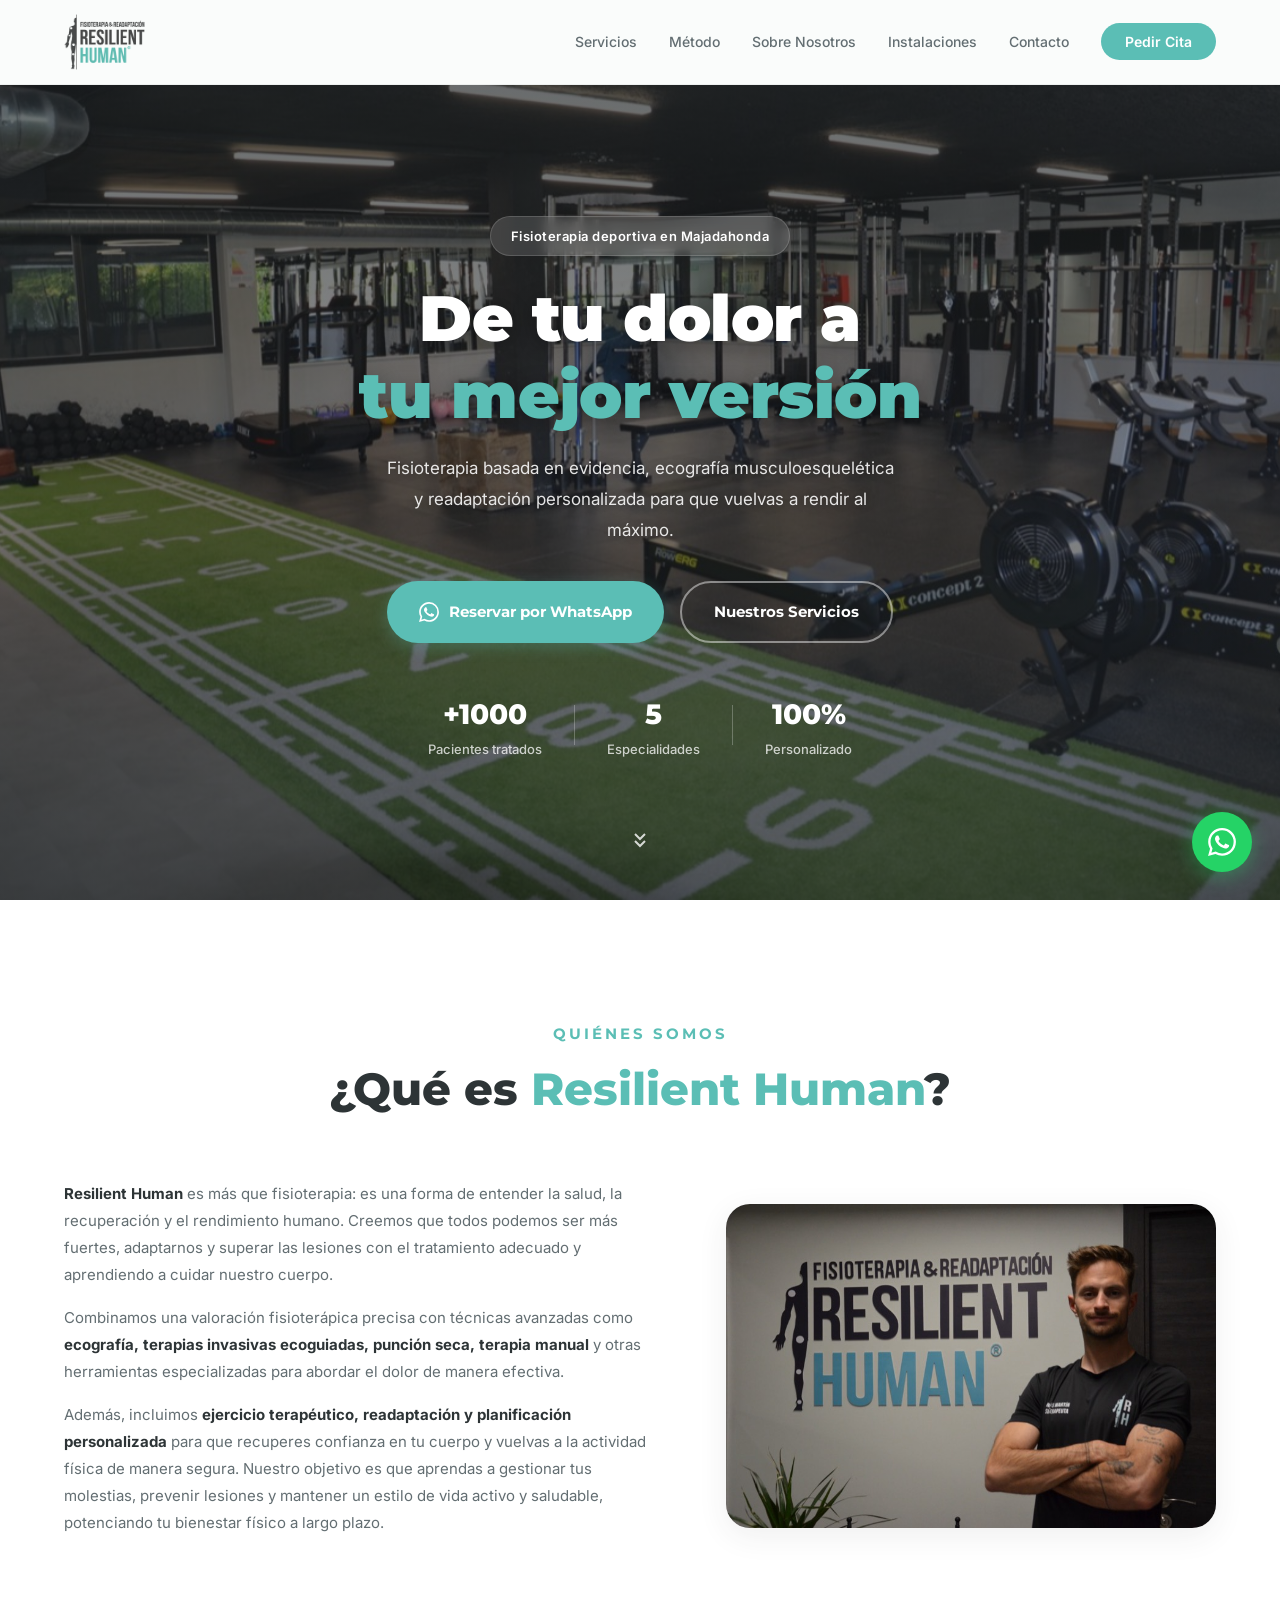
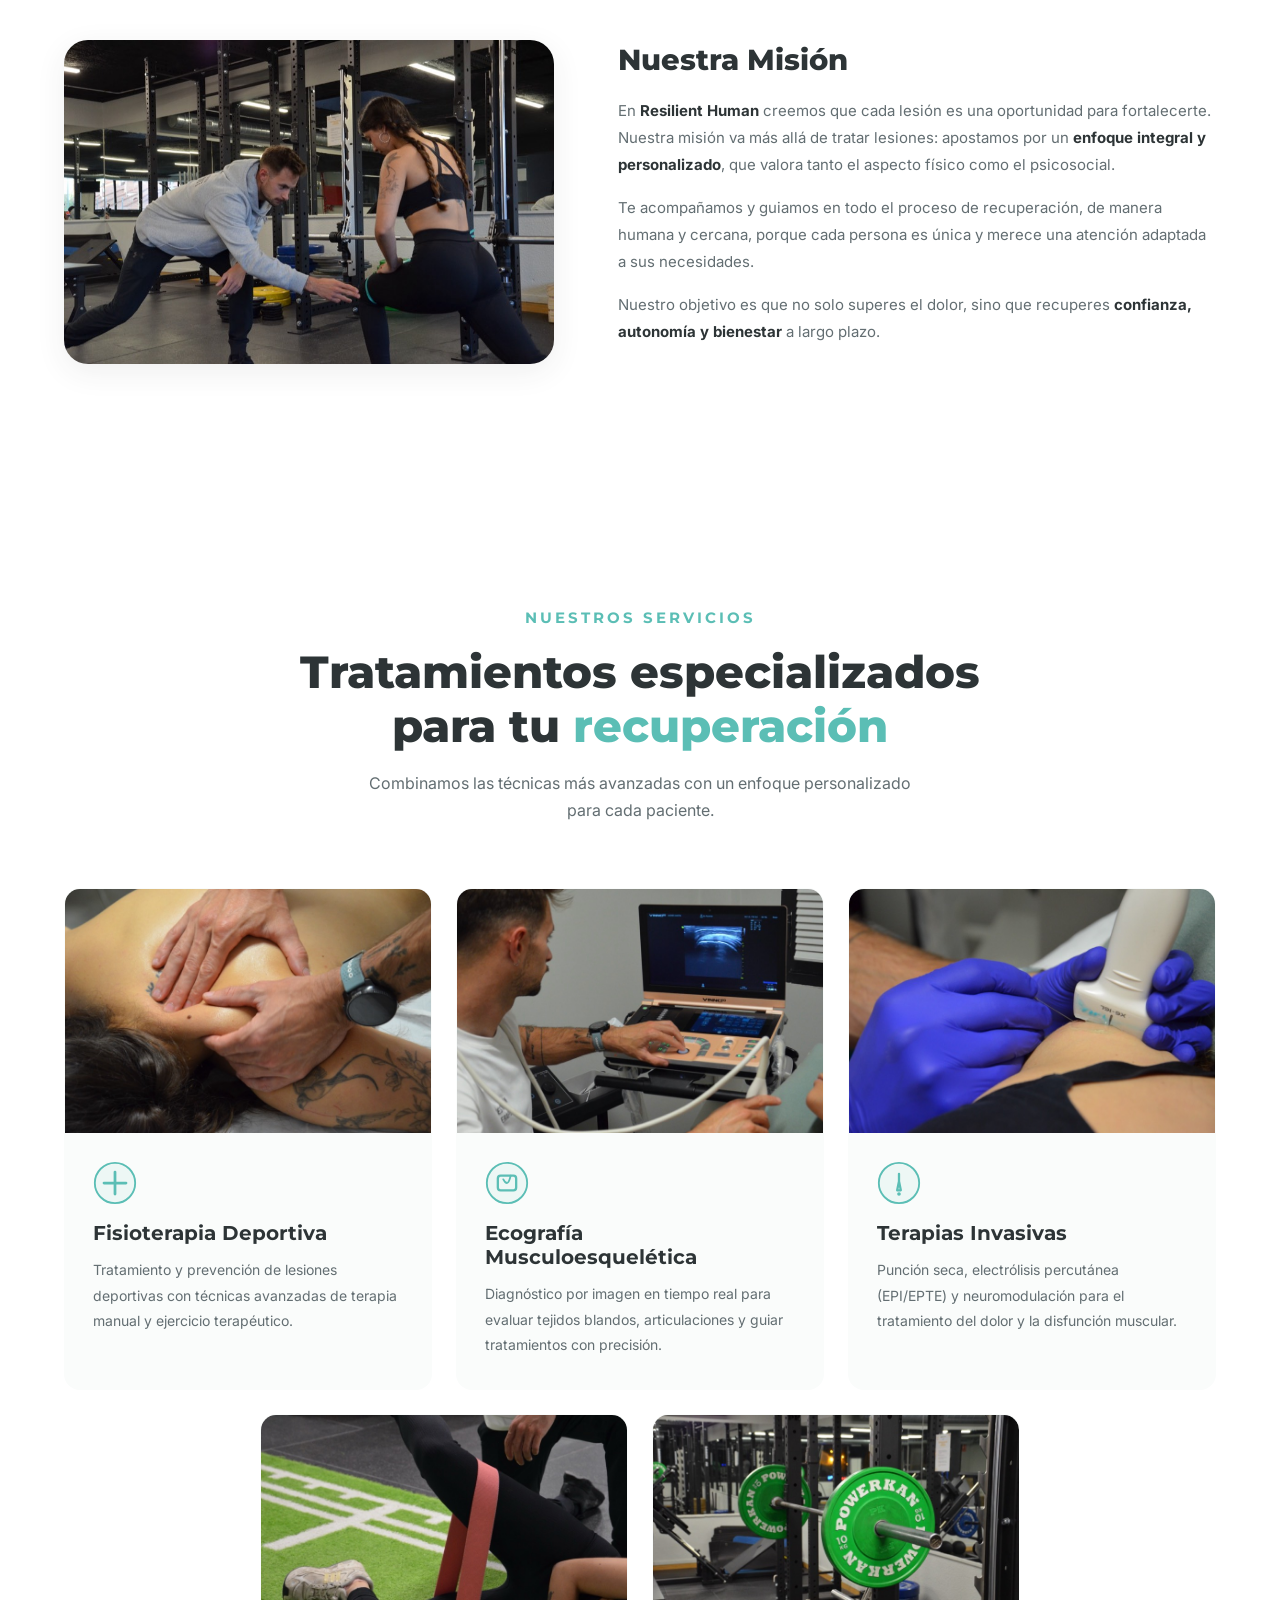
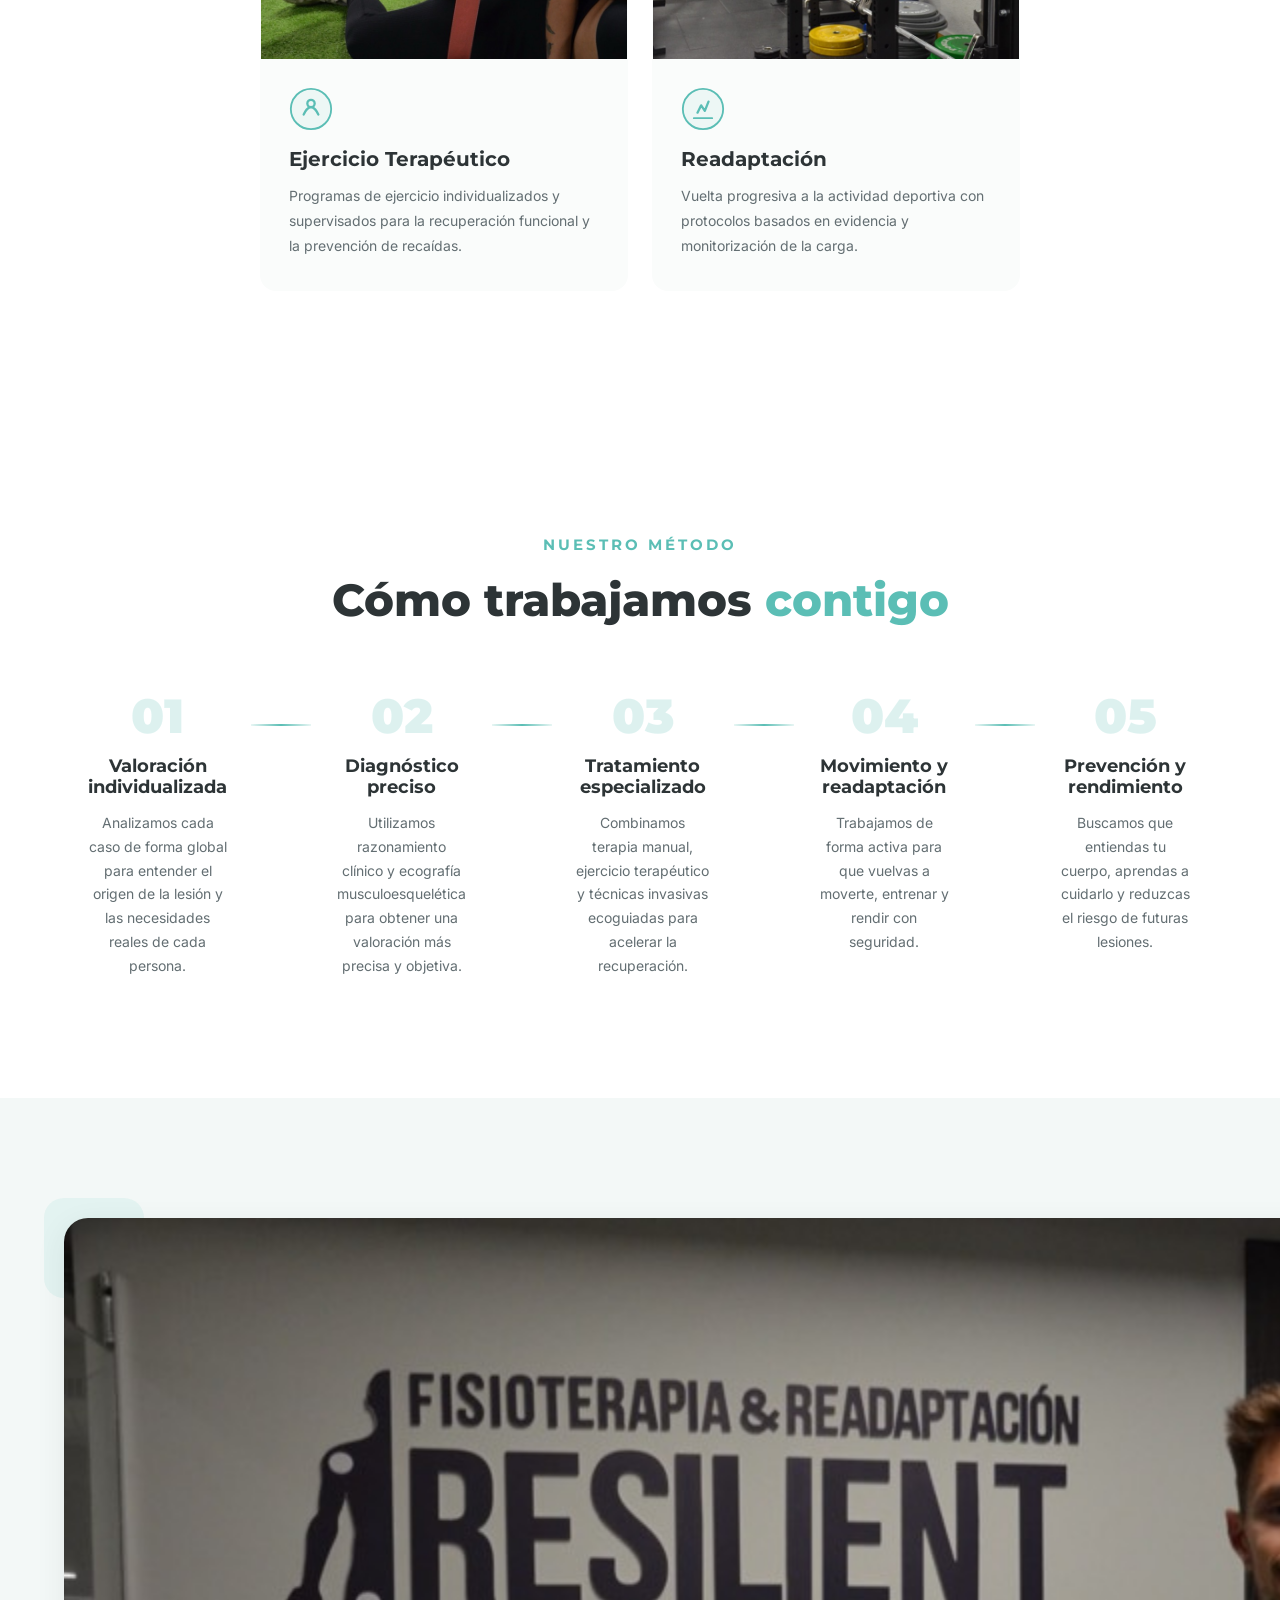
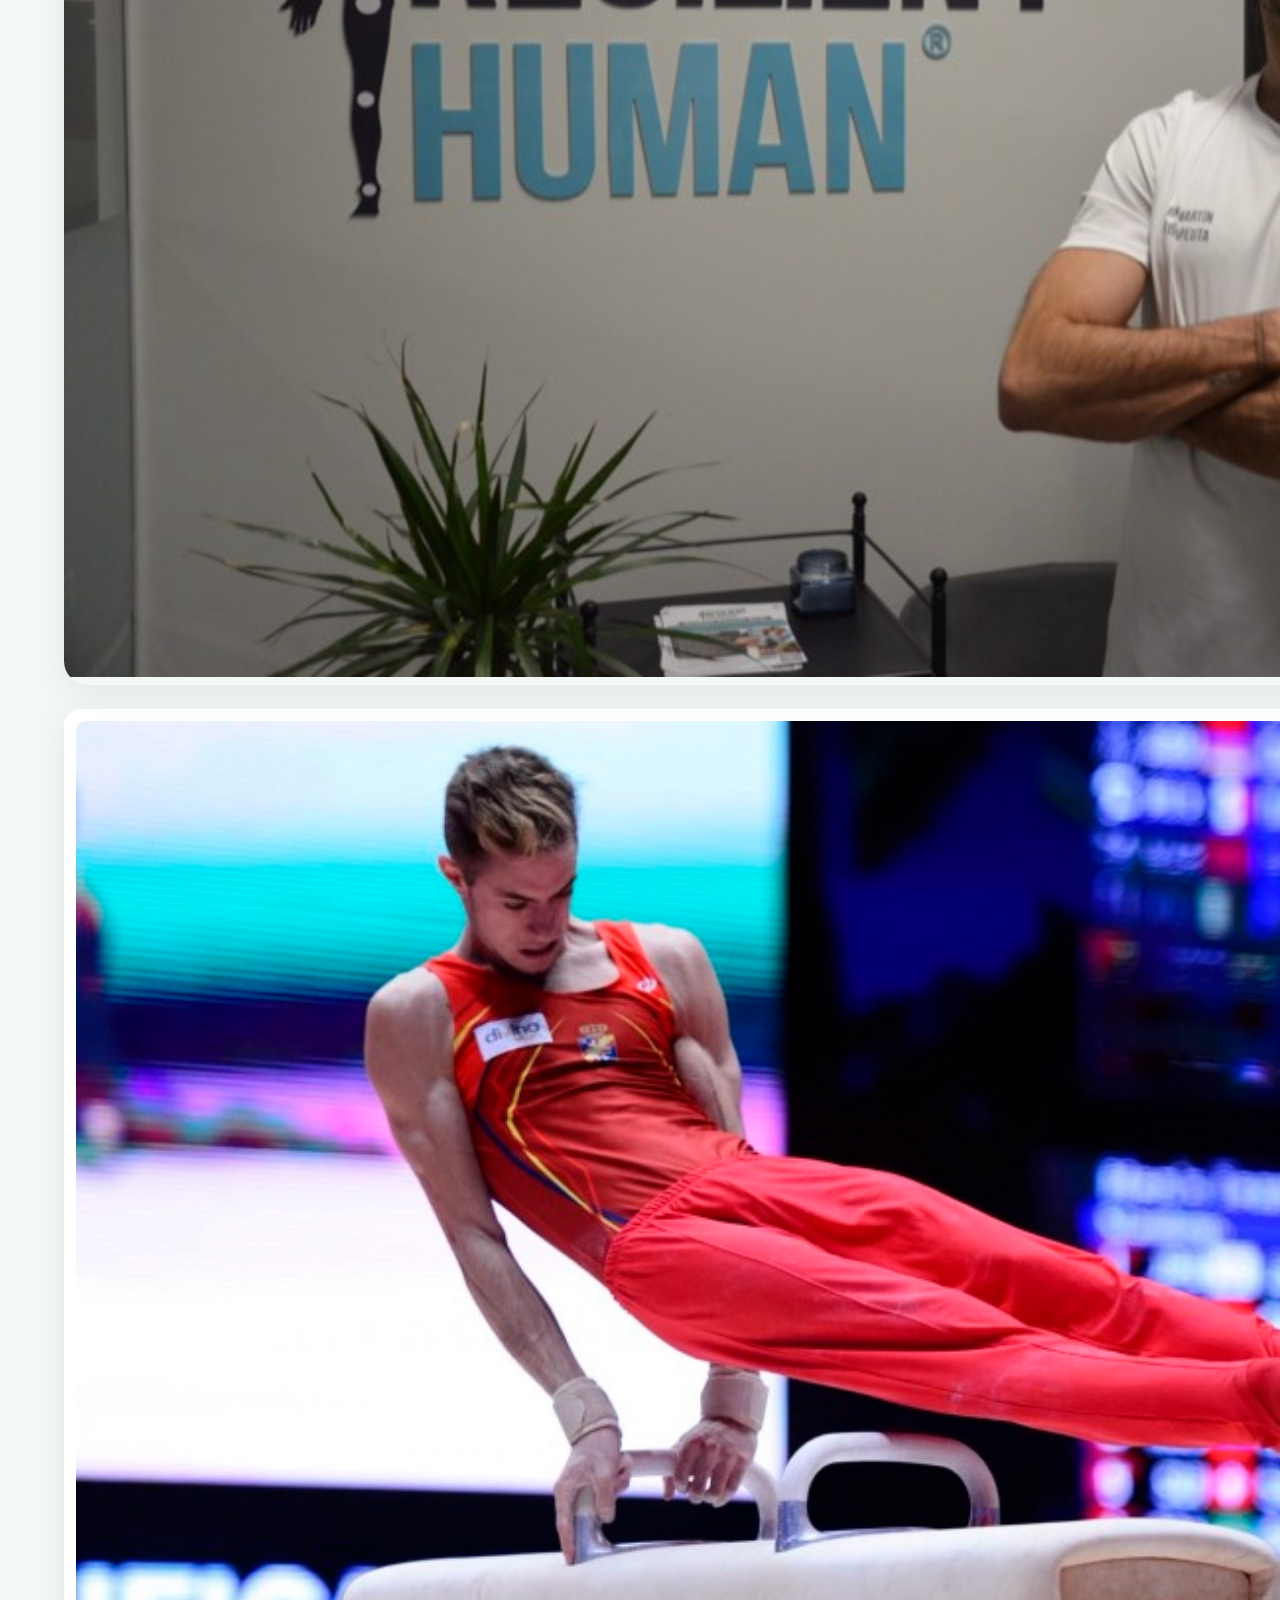
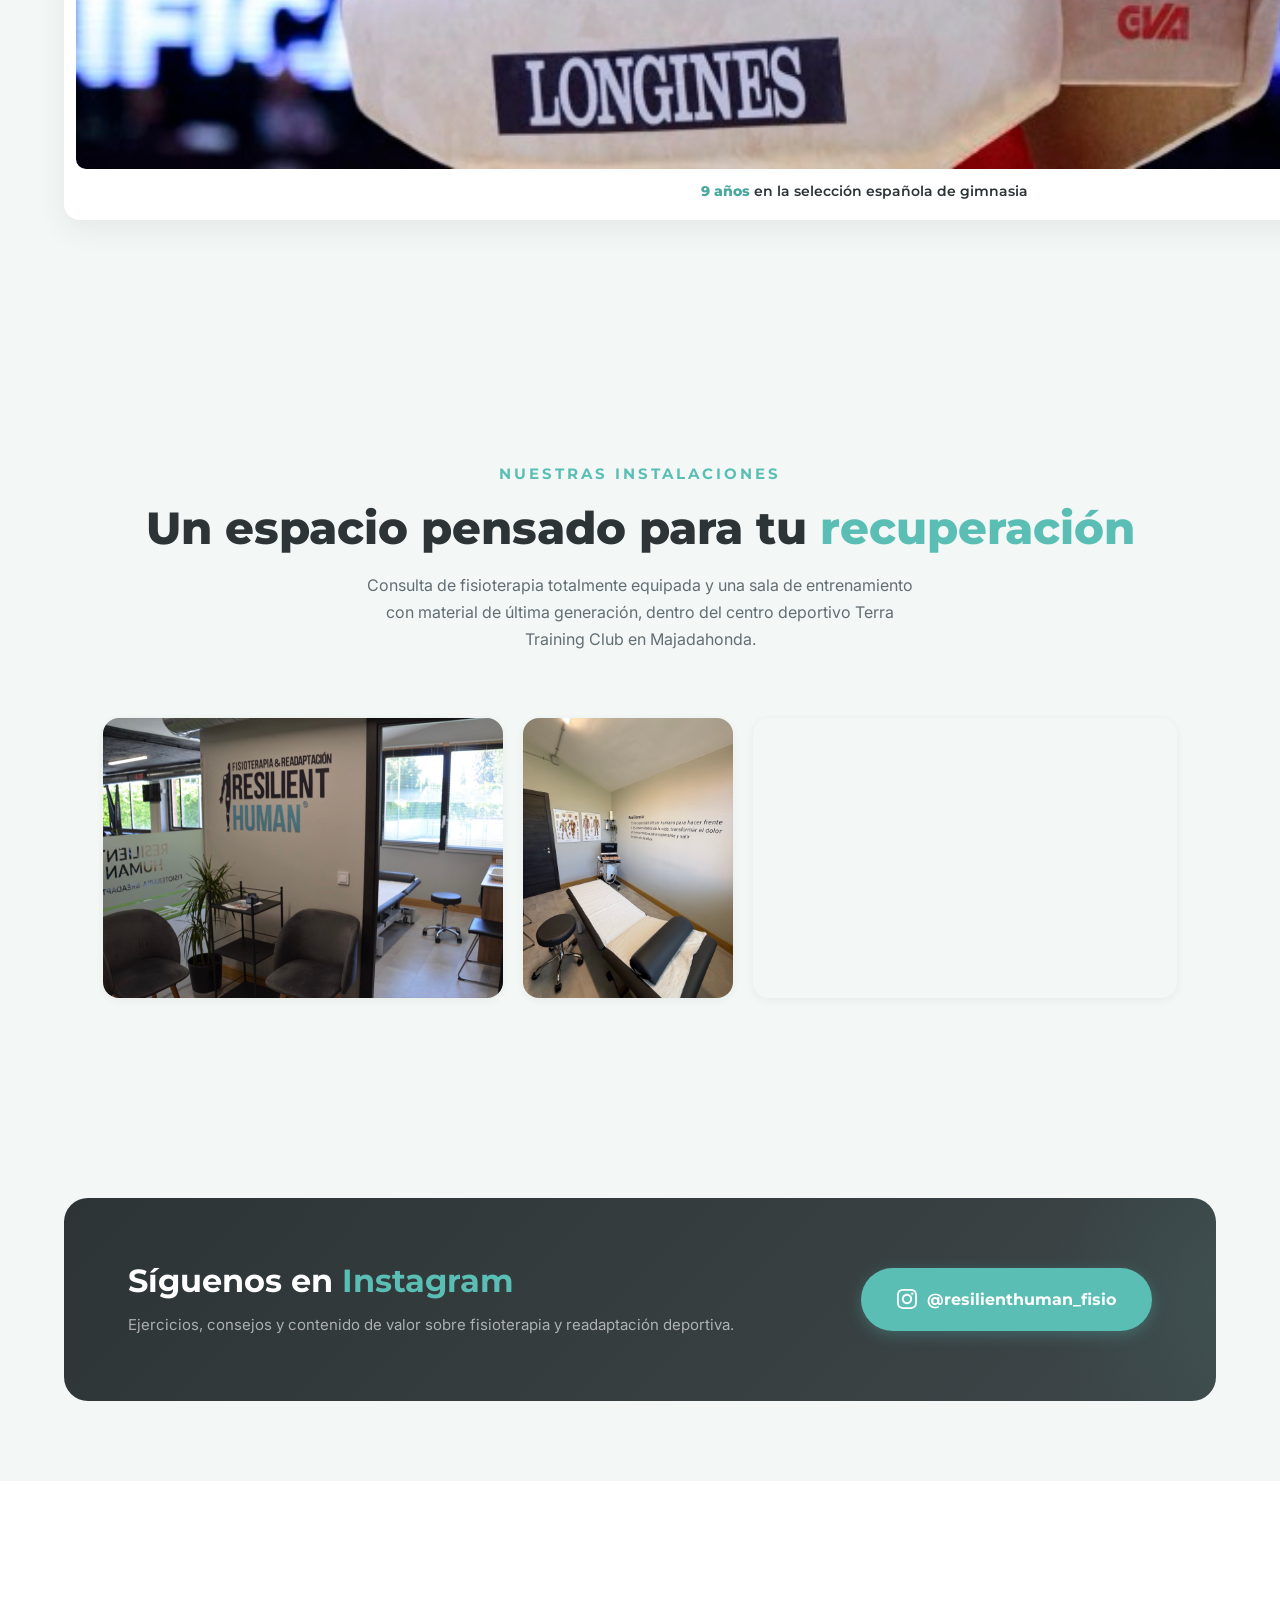
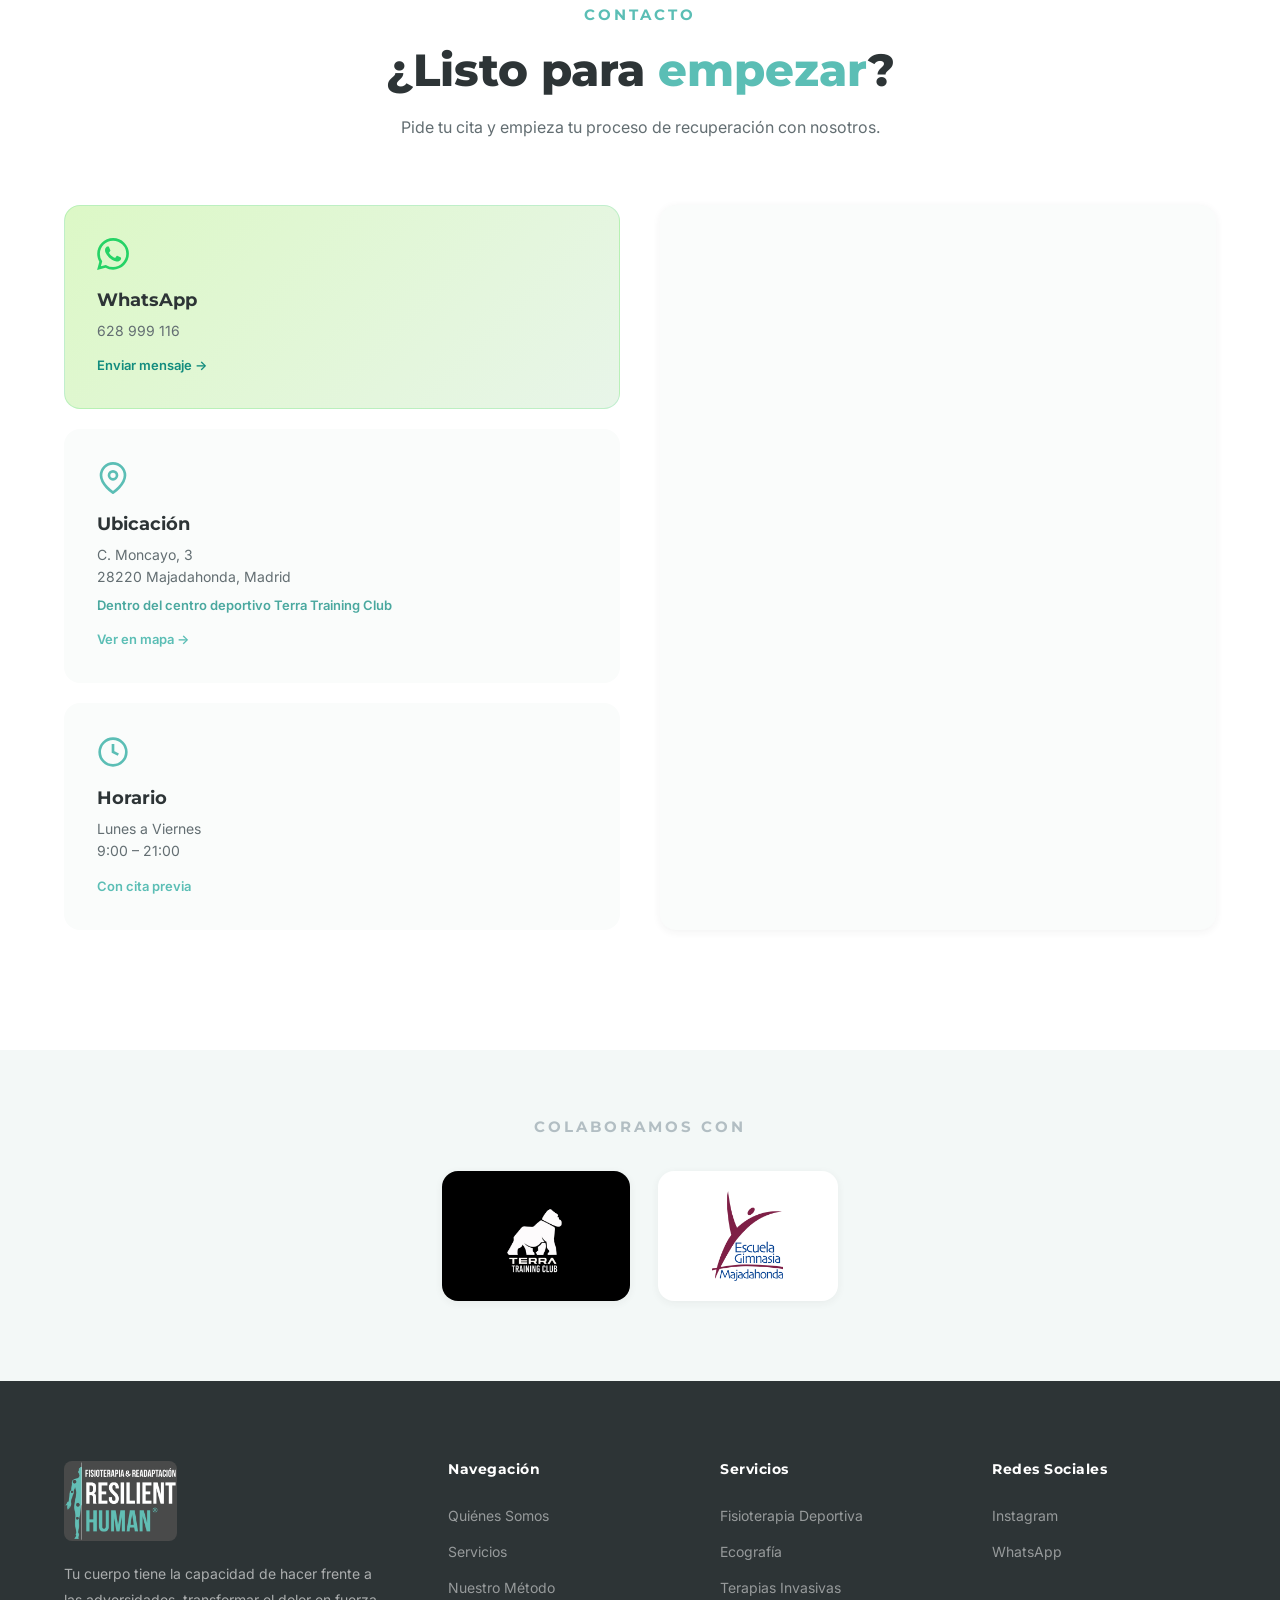
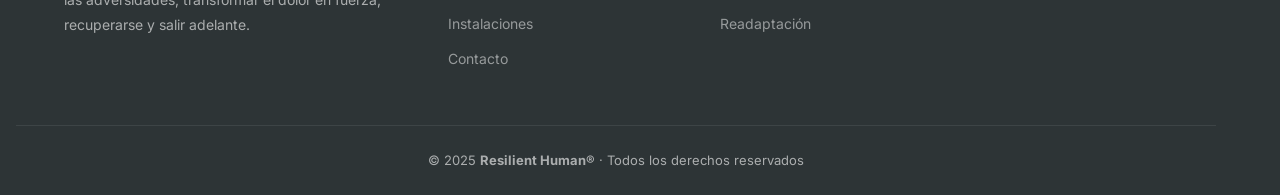
==== index.html @ 3678a120 "Resilient Human — web de fisioterapia y readaptación (Majadahonda) Sitio estático desplegado en GitH" ====
<!DOCTYPE html>
<html lang="es">
<head>
    <meta charset="UTF-8">
    <meta name="viewport" content="width=device-width, initial-scale=1.0">
    <title>Resilient Human | Fisioterapia & Readaptación</title>
    <meta name="description" content="Fisioterapia deportiva, ecografía, terapias invasivas, ejercicio terapéutico y readaptación en Majadahonda, Madrid.">
    <link rel="preconnect" href="https://fonts.googleapis.com">
    <link rel="preconnect" href="https://fonts.gstatic.com" crossorigin>
    <link href="https://fonts.googleapis.com/css2?family=Montserrat:wght@400;600;700;800;900&family=Inter:wght@300;400;500;600&display=swap" rel="stylesheet">
    <link rel="stylesheet" href="styles.css">
    <link rel="preload" as="image" href="img/foto-12-1200.jpg" fetchpriority="high" media="(max-width: 768px)">
</head>
<body>

    <!-- Navigation -->
    <nav class="navbar" id="navbar">
        <div class="container nav-content">
            <a href="tel:+34628999116" class="nav-call" aria-label="Llamar al 628 999 116">
                <svg width="20" height="20" viewBox="0 0 24 24" fill="none" stroke="currentColor" stroke-width="2" stroke-linecap="round" stroke-linejoin="round"><path d="M22 16.92v3a2 2 0 0 1-2.18 2 19.79 19.79 0 0 1-8.63-3.07 19.5 19.5 0 0 1-6-6 19.79 19.79 0 0 1-3.07-8.67A2 2 0 0 1 4.11 2h3a2 2 0 0 1 2 1.72 12.84 12.84 0 0 0 .7 2.81 2 2 0 0 1-.45 2.11L8.09 9.91a16 16 0 0 0 6 6l1.27-1.27a2 2 0 0 1 2.11-.45 12.84 12.84 0 0 0 2.81.7A2 2 0 0 1 22 16.92z"/></svg>
            </a>
            <a href="#hero" class="nav-logo">
                <picture>
                    <source media="(max-width: 768px)" srcset="img/logo-nav-mobile.png">
                    <img src="img/logo-full.png" width="1400" height="973" alt="Resilient Human · Fisioterapia & Readaptación" class="nav-logo-img">
                </picture>
            </a>
            <button class="nav-toggle" id="navToggle" aria-label="Menú">
                <span></span><span></span><span></span>
            </button>
            <ul class="nav-links" id="navLinks">
                <li><a href="#servicios">Servicios</a></li>
                <li><a href="#metodo">Método</a></li>
                <li><a href="#sobre">Sobre Nosotros</a></li>
                <li><a href="#instalaciones">Instalaciones</a></li>
                <li><a href="#contacto">Contacto</a></li>
                <li><a href="#contacto" class="nav-cta">Pedir Cita</a></li>
            </ul>
        </div>
    </nav>

    <!-- Hero -->
    <section class="hero hero-video" id="hero">
        <video class="hero-bg-video" autoplay muted loop playsinline poster="img/foto-12-1200.jpg">
            <source src="img/hero-video.mp4" type="video/mp4" media="(min-aspect-ratio: 4/5)">
            <source src="img/hero-video-mobile.mp4" type="video/mp4">
        </video>
        <div class="hero-overlay"></div>
        <button class="video-toggle" id="videoToggle" aria-label="Pausar vídeo de fondo">
            <svg class="icon-pause" width="18" height="18" viewBox="0 0 24 24" fill="currentColor" aria-hidden="true"><path d="M8 5h3v14H8zM13 5h3v14h-3z"/></svg>
            <svg class="icon-play" width="18" height="18" viewBox="0 0 24 24" fill="currentColor" aria-hidden="true" style="display:none"><path d="M8 5v14l11-7z"/></svg>
        </button>
        <div class="container hero-content">
            <div class="hero-text">
                <span class="hero-badge">Fisioterapia deportiva en Majadahonda</span>
                <h1>De tu dolor a<br><span class="highlight">tu mejor versión</span></h1>
                <p class="hero-sub">Fisioterapia basada en evidencia, ecografía musculoesquelética y readaptación personalizada para que vuelvas a rendir al máximo.</p>
                <div class="hero-actions">
                    <a href="https://wa.me/34628999116" target="_blank" class="btn btn-primary">
                        <svg width="20" height="20" viewBox="0 0 24 24" fill="currentColor"><path d="M17.472 14.382c-.297-.149-1.758-.867-2.03-.967-.273-.099-.471-.148-.67.15-.197.297-.767.966-.94 1.164-.173.199-.347.223-.644.075-.297-.15-1.255-.463-2.39-1.475-.883-.788-1.48-1.761-1.653-2.059-.173-.297-.018-.458.13-.606.134-.133.298-.347.446-.52.149-.174.198-.298.298-.497.099-.198.05-.371-.025-.52-.075-.149-.669-1.612-.916-2.207-.242-.579-.487-.5-.669-.51-.173-.008-.371-.01-.57-.01-.198 0-.52.074-.792.372-.272.297-1.04 1.016-1.04 2.479 0 1.462 1.065 2.875 1.213 3.074.149.198 2.096 3.2 5.077 4.487.709.306 1.262.489 1.694.625.712.227 1.36.195 1.871.118.571-.085 1.758-.719 2.006-1.413.248-.694.248-1.289.173-1.413-.074-.124-.272-.198-.57-.347m-5.421 7.403h-.004a9.87 9.87 0 01-5.031-1.378l-.361-.214-3.741.982.998-3.648-.235-.374a9.86 9.86 0 01-1.51-5.26c.001-5.45 4.436-9.884 9.888-9.884 2.64 0 5.122 1.03 6.988 2.898a9.825 9.825 0 012.893 6.994c-.003 5.45-4.437 9.884-9.885 9.884m8.413-18.297A11.815 11.815 0 0012.05 0C5.495 0 .16 5.335.157 11.892c0 2.096.547 4.142 1.588 5.945L.057 24l6.305-1.654a11.882 11.882 0 005.683 1.448h.005c6.554 0 11.89-5.335 11.893-11.893a11.821 11.821 0 00-3.48-8.413z"/></svg>
                        Reservar por WhatsApp
                    </a>
                    <a href="#servicios" class="btn btn-outline">Nuestros Servicios</a>
                </div>
                <div class="hero-stats">
                    <div class="stat">
                        <span class="stat-number">+1000</span>
                        <span class="stat-label">Pacientes tratados</span>
                    </div>
                    <div class="stat-divider"></div>
                    <div class="stat">
                        <span class="stat-number">5</span>
                        <span class="stat-label">Especialidades</span>
                    </div>
                    <div class="stat-divider"></div>
                    <div class="stat">
                        <span class="stat-number">100%</span>
                        <span class="stat-label">Personalizado</span>
                    </div>
                </div>
            </div>
        </div>
        <div class="hero-scroll">
            <a href="#que-es">
                <svg width="24" height="24" viewBox="0 0 24 24" fill="none" stroke="currentColor" stroke-width="2"><path d="M7 13l5 5 5-5M7 6l5 5 5-5"/></svg>
            </a>
        </div>
    </section>

    <!-- ¿Qué es Resilient Human? -->
    <section class="quees" id="que-es">
        <div class="container">
            <div class="section-header">
                <span class="section-tag">Quiénes Somos</span>
                <h2>¿Qué es <span class="highlight">Resilient Human</span>?</h2>
            </div>
            <div class="quees-row">
                <div class="quees-text">
                    <p><strong>Resilient Human</strong> es más que fisioterapia: es una forma de entender la salud, la recuperación y el rendimiento humano. Creemos que todos podemos ser más fuertes, adaptarnos y superar las lesiones con el tratamiento adecuado y aprendiendo a cuidar nuestro cuerpo.</p>
                    <p>Combinamos una valoración fisioterápica precisa con técnicas avanzadas como <strong>ecografía, terapias invasivas ecoguiadas, punción seca, terapia manual</strong> y otras herramientas especializadas para abordar el dolor de manera efectiva.</p>
                    <p>Además, incluimos <strong>ejercicio terapéutico, readaptación y planificación personalizada</strong> para que recuperes confianza en tu cuerpo y vuelvas a la actividad física de manera segura. Nuestro objetivo es que aprendas a gestionar tus molestias, prevenir lesiones y mantener un estilo de vida activo y saludable, potenciando tu bienestar físico a largo plazo.</p>
                </div>
                <div class="quees-img">
                    <img src="img/foto-1.jpg" srcset="img/foto-1-800.jpg 800w, img/foto-1-1200.jpg 1200w, img/foto-1.jpg 1600w" sizes="(max-width: 768px) 100vw, (max-width: 1024px) 92vw, 520px" width="1600" height="1059" loading="lazy" decoding="async" alt="Andrés Martín, fisioterapeuta de Resilient Human">
                </div>
            </div>
            <div class="quees-row reverse">
                <div class="quees-img">
                    <img src="img/foto-2.jpg" srcset="img/foto-2-800.jpg 800w, img/foto-2-1200.jpg 1200w, img/foto-2.jpg 1600w" sizes="(max-width: 768px) 100vw, (max-width: 1024px) 92vw, 520px" width="1600" height="1059" loading="lazy" decoding="async" alt="Entrenamiento supervisado en Resilient Human">
                </div>
                <div class="quees-text">
                    <h3>Nuestra Misión</h3>
                    <p>En <strong>Resilient Human</strong> creemos que cada lesión es una oportunidad para fortalecerte. Nuestra misión va más allá de tratar lesiones: apostamos por un <strong>enfoque integral y personalizado</strong>, que valora tanto el aspecto físico como el psicosocial.</p>
                    <p>Te acompañamos y guiamos en todo el proceso de recuperación, de manera humana y cercana, porque cada persona es única y merece una atención adaptada a sus necesidades.</p>
                    <p>Nuestro objetivo es que no solo superes el dolor, sino que recuperes <strong>confianza, autonomía y bienestar</strong> a largo plazo.</p>
                </div>
            </div>
        </div>
    </section>

    <!-- Servicios -->
    <section class="servicios" id="servicios">
        <div class="container">
            <div class="section-header">
                <span class="section-tag">Nuestros Servicios</span>
                <h2>Tratamientos especializados<br>para tu <span class="highlight">recuperación</span></h2>
                <p class="section-desc">Combinamos las técnicas más avanzadas con un enfoque personalizado para cada paciente.</p>
            </div>
            <div class="servicios-grid">
                <div class="servicio-card has-photo">
                    <div class="servicio-head">
                        <div class="servicio-icon">
                            <svg viewBox="0 0 48 48" fill="none" xmlns="http://www.w3.org/2000/svg">
                                <circle cx="24" cy="24" r="22" stroke="#5BBEB5" stroke-width="2" fill="#5BBEB5" fill-opacity="0.08"/>
                                <path d="M24 12v24M12 24h24" stroke="#5BBEB5" stroke-width="3" stroke-linecap="round"/>
                            </svg>
                        </div>
                        <h3>Fisioterapia Deportiva</h3>
                    </div>
                    <div class="servicio-photo">
                        <img src="img/foto-3.jpg" srcset="img/foto-3-800.jpg 800w, img/foto-3-1200.jpg 1200w, img/foto-3.jpg 1600w" sizes="(max-width: 768px) 100vw, (max-width: 1024px) 46vw, 380px" width="1600" height="1059" loading="lazy" decoding="async" alt="Fisioterapia deportiva - terapia manual">
                    </div>
                    <div class="servicio-body">
                        <p>Tratamiento y prevención de lesiones deportivas con técnicas avanzadas de terapia manual y ejercicio terapéutico.</p>
                    </div>
                </div>
                <div class="servicio-card has-photo">
                    <div class="servicio-head">
                        <div class="servicio-icon">
                            <svg viewBox="0 0 48 48" fill="none" xmlns="http://www.w3.org/2000/svg">
                                <circle cx="24" cy="24" r="22" stroke="#5BBEB5" stroke-width="2" fill="#5BBEB5" fill-opacity="0.08"/>
                                <rect x="14" y="16" width="20" height="16" rx="3" stroke="#5BBEB5" stroke-width="2.5"/>
                                <path d="M20 20c0 0 2 4 4 4s4-8 4-8" stroke="#5BBEB5" stroke-width="2" stroke-linecap="round"/>
                            </svg>
                        </div>
                        <h3>Ecografía Musculoesquelética</h3>
                    </div>
                    <div class="servicio-photo">
                        <img src="img/foto-4.jpg" srcset="img/foto-4-800.jpg 800w, img/foto-4-1200.jpg 1200w, img/foto-4.jpg 1600w" sizes="(max-width: 768px) 100vw, (max-width: 1024px) 46vw, 380px" width="1600" height="1399" loading="lazy" decoding="async" alt="Ecografía musculoesquelética">
                    </div>
                    <div class="servicio-body">
                        <p>Diagnóstico por imagen en tiempo real para evaluar tejidos blandos, articulaciones y guiar tratamientos con precisión.</p>
                    </div>
                </div>
                <div class="servicio-card has-photo">
                    <div class="servicio-head">
                        <div class="servicio-icon">
                            <svg viewBox="0 0 48 48" fill="none" xmlns="http://www.w3.org/2000/svg">
                                <circle cx="24" cy="24" r="22" stroke="#5BBEB5" stroke-width="2" fill="#5BBEB5" fill-opacity="0.08"/>
                                <path d="M24 14v8l-2 10h4l-2-10z" stroke="#5BBEB5" stroke-width="2.5" stroke-linecap="round" stroke-linejoin="round"/>
                                <circle cx="24" cy="36" r="2" fill="#5BBEB5"/>
                            </svg>
                        </div>
                        <h3>Terapias Invasivas</h3>
                    </div>
                    <div class="servicio-photo">
                        <img src="img/foto-5.jpg" srcset="img/foto-5-800.jpg 800w, img/foto-5-1200.jpg 1200w, img/foto-5.jpg 1600w" sizes="(max-width: 768px) 100vw, (max-width: 1024px) 46vw, 380px" width="1600" height="1059" loading="lazy" decoding="async" alt="Terapias invasivas ecoguiadas">
                    </div>
                    <div class="servicio-body">
                        <p>Punción seca, electrólisis percutánea (EPI/EPTE) y neuromodulación para el tratamiento del dolor y la disfunción muscular.</p>
                    </div>
                </div>
                <div class="servicio-card has-photo">
                    <div class="servicio-head">
                        <div class="servicio-icon">
                            <svg viewBox="0 0 48 48" fill="none" xmlns="http://www.w3.org/2000/svg">
                                <circle cx="24" cy="24" r="22" stroke="#5BBEB5" stroke-width="2" fill="#5BBEB5" fill-opacity="0.08"/>
                                <path d="M16 30c2-4 4-8 8-8s6 4 8 8" stroke="#5BBEB5" stroke-width="2.5" stroke-linecap="round"/>
                                <circle cx="24" cy="18" r="4" stroke="#5BBEB5" stroke-width="2.5"/>
                            </svg>
                        </div>
                        <h3>Ejercicio Terapéutico</h3>
                    </div>
                    <div class="servicio-photo">
                        <img src="img/foto-6.jpg" srcset="img/foto-6-800.jpg 800w, img/foto-6-1200.jpg 1200w, img/foto-6.jpg 1600w" sizes="(max-width: 768px) 100vw, (max-width: 1024px) 46vw, 380px" width="1600" height="1300" loading="lazy" decoding="async" alt="Ejercicio terapéutico supervisado">
                    </div>
                    <div class="servicio-body">
                        <p>Programas de ejercicio individualizados y supervisados para la recuperación funcional y la prevención de recaídas.</p>
                    </div>
                </div>
                <div class="servicio-card has-photo">
                    <div class="servicio-head">
                        <div class="servicio-icon">
                            <svg viewBox="0 0 48 48" fill="none" xmlns="http://www.w3.org/2000/svg">
                                <circle cx="24" cy="24" r="22" stroke="#5BBEB5" stroke-width="2" fill="#5BBEB5" fill-opacity="0.08"/>
                                <path d="M18 28l4-8 4 6 4-10" stroke="#5BBEB5" stroke-width="2.5" stroke-linecap="round" stroke-linejoin="round"/>
                                <path d="M14 34h20" stroke="#5BBEB5" stroke-width="2" stroke-linecap="round"/>
                            </svg>
                        </div>
                        <h3>Readaptación</h3>
                    </div>
                    <div class="servicio-photo">
                        <img src="img/foto-7.jpg" srcset="img/foto-7-800.jpg 800w, img/foto-7-1200.jpg 1200w, img/foto-7.jpg 1600w" sizes="(max-width: 768px) 100vw, (max-width: 1024px) 46vw, 380px" width="1600" height="1059" loading="lazy" decoding="async" alt="Readaptación deportiva">
                    </div>
                    <div class="servicio-body">
                        <p>Vuelta progresiva a la actividad deportiva con protocolos basados en evidencia y monitorización de la carga.</p>
                    </div>
                </div>
            </div>
        </div>
    </section>

    <!-- Método -->
    <section class="metodo" id="metodo">
        <div class="container">
            <div class="section-header">
                <span class="section-tag">Nuestro Método</span>
                <h2>Cómo trabajamos <span class="highlight">contigo</span></h2>
            </div>
            <div class="metodo-steps">
                <div class="step">
                    <div class="step-number">01</div>
                    <div class="step-content">
                        <h3>Valoración individualizada</h3>
                        <p>Analizamos cada caso de forma global para entender el origen de la lesión y las necesidades reales de cada persona.</p>
                    </div>
                </div>
                <div class="step-connector"></div>
                <div class="step">
                    <div class="step-number">02</div>
                    <div class="step-content">
                        <h3>Diagnóstico preciso</h3>
                        <p>Utilizamos razonamiento clínico y ecografía musculoesquelética para obtener una valoración más precisa y objetiva.</p>
                    </div>
                </div>
                <div class="step-connector"></div>
                <div class="step">
                    <div class="step-number">03</div>
                    <div class="step-content">
                        <h3>Tratamiento especializado</h3>
                        <p>Combinamos terapia manual, ejercicio terapéutico y técnicas invasivas ecoguiadas para acelerar la recuperación.</p>
                    </div>
                </div>
                <div class="step-connector"></div>
                <div class="step">
                    <div class="step-number">04</div>
                    <div class="step-content">
                        <h3>Movimiento y readaptación</h3>
                        <p>Trabajamos de forma activa para que vuelvas a moverte, entrenar y rendir con seguridad.</p>
                    </div>
                </div>
                <div class="step-connector"></div>
                <div class="step">
                    <div class="step-number">05</div>
                    <div class="step-content">
                        <h3>Prevención y rendimiento</h3>
                        <p>Buscamos que entiendas tu cuerpo, aprendas a cuidarlo y reduzcas el riesgo de futuras lesiones.</p>
                    </div>
                </div>
            </div>
        </div>
    </section>

    <!-- Sobre Nosotros -->
    <section class="sobre" id="sobre">
        <div class="container sobre-content">
            <div class="sobre-visual">
                <div class="sobre-img-container">
                    <img src="img/foto-8.jpg" srcset="img/foto-8-800.jpg 800w, img/foto-8-1200.jpg 1200w, img/foto-8.jpg 1600w" sizes="(max-width: 768px) 100vw, (max-width: 1024px) 400px, 490px" width="1600" height="1059" loading="lazy" decoding="async" alt="Andrés Martín Martín - Fisioterapeuta de Resilient Human">
                </div>
                <div class="sobre-gimnasta">
                    <img src="img/foto-9.jpg" srcset="img/foto-9-800.jpg 800w, img/foto-9-1200.jpg 1200w, img/foto-9.jpg 1600w" sizes="(max-width: 768px) 100vw, (max-width: 1024px) 400px, 490px" width="1600" height="1064" loading="lazy" decoding="async" alt="Andrés Martín compitiendo con la selección española de gimnasia">
                    <div class="sobre-gimnasta-caption"><strong>9 años</strong> en la selección española de gimnasia</div>
                </div>
                <div class="sobre-accent"></div>
            </div>
            <div class="sobre-text">
                <span class="section-tag">Conoce al fisioterapeuta</span>
                <h2>Andrés Martín Martín</h2>
                <p class="sobre-role">Fisioterapeuta · Fundador de Resilient Human</p>
                <p>Fisioterapeuta y fundador de <strong>Resilient Human</strong>, cuenta con más de 5 años de experiencia en el tratamiento de lesiones.</p>
                <p>Fue <strong class="txt-teal">gimnasta de la selección española durante 9 años</strong>; su propia experiencia con lesiones y cirugías le permite entender el proceso de recuperación desde una perspectiva única.</p>
                <p>Especializado en <strong>ejercicio terapéutico, ecografía y técnicas invasivas</strong>, trabaja con un enfoque basado en el razonamiento clínico y la individualización del tratamiento, ayudando tanto a deportistas como a pacientes con dolor a recuperar su funcionalidad y confianza.</p>

                <h3 class="sobre-edu-title">Formación académica</h3>
                <ul class="edu-list">
                    <li class="edu-item">
                        <div class="edu-year">2023 – 2024</div>
                        <div class="edu-info">
                            <strong>Máster en Ecografía y Fisioterapia Invasiva</strong>
                            <span>Universidad Francisco de Vitoria</span>
                        </div>
                    </li>
                    <li class="edu-item">
                        <div class="edu-year">2022 – 2023</div>
                        <div class="edu-info">
                            <strong>Experto en Ecografía Musculoesquelética</strong>
                            <span>Universidad Francisco de Vitoria</span>
                        </div>
                    </li>
                    <li class="edu-item">
                        <div class="edu-year">2016 – 2021</div>
                        <div class="edu-info">
                            <strong>Grado en Fisioterapia</strong>
                            <span>Universidad Francisco de Vitoria</span>
                        </div>
                    </li>
                </ul>

                <a href="https://www.linkedin.com/in/andr%C3%A9s-mart%C3%ADn-mart%C3%ADn-206a05211/" target="_blank" class="linkedin-link">
                    <svg width="18" height="18" viewBox="0 0 24 24" fill="currentColor"><path d="M19 0h-14c-2.761 0-5 2.239-5 5v14c0 2.761 2.239 5 5 5h14c2.762 0 5-2.239 5-5v-14c0-2.761-2.238-5-5-5zm-11 19h-3v-11h3v11zm-1.5-12.268c-.966 0-1.75-.79-1.75-1.764s.784-1.764 1.75-1.764 1.75.79 1.75 1.764-.783 1.764-1.75 1.764zm13.5 12.268h-3v-5.604c0-3.368-4-3.113-4 0v5.604h-3v-11h3v1.765c1.396-2.586 7-2.777 7 2.476v6.759z"/></svg>
                    Ver perfil en LinkedIn
                </a>
            </div>
        </div>
    </section>

    <!-- Instalaciones -->
    <section class="instalaciones" id="instalaciones">
        <div class="container">
            <div class="section-header">
                <span class="section-tag">Nuestras Instalaciones</span>
                <h2>Un espacio pensado para tu <span class="highlight">recuperación</span></h2>
                <p class="section-desc">Consulta de fisioterapia totalmente equipada y una sala de entrenamiento con material de última generación, dentro del centro deportivo Terra Training Club en Majadahonda.</p>
            </div>
            <div class="instalaciones-grid">
                <div class="instal-photo">
                    <img src="img/foto-10.jpg" srcset="img/foto-10-800.jpg 800w, img/foto-10-1200.jpg 1200w, img/foto-10.jpg 1600w" sizes="(max-width: 768px) 100vw, 480px" width="1600" height="1121" loading="lazy" decoding="async" alt="Recepción y consulta de Resilient Human">
                </div>
                <div class="instal-photo">
                    <img src="img/foto-11.jpg" srcset="img/foto-11-800.jpg 600w, img/foto-11-1200.jpg 900w, img/foto-11.jpg 1200w" sizes="(max-width: 768px) 100vw, 480px" width="1200" height="1600" loading="lazy" decoding="async" alt="Sala de tratamiento de fisioterapia">
                </div>
                <div class="instal-photo">
                    <img src="img/foto-12.jpg" srcset="img/foto-12-800.jpg 800w, img/foto-12-1200.jpg 1200w, img/foto-12.jpg 1600w" sizes="(max-width: 768px) 100vw, 480px" width="1600" height="1059" loading="lazy" decoding="async" alt="Sala de entrenamiento y readaptación">
                </div>
            </div>
        </div>
    </section>

    <!-- Instagram CTA -->
    <section class="instagram-cta">
        <div class="container">
            <div class="insta-card">
                <div class="insta-text">
                    <h2>Síguenos en <span class="highlight">Instagram</span></h2>
                    <p>Ejercicios, consejos y contenido de valor sobre fisioterapia y readaptación deportiva.</p>
                </div>
                <a href="https://www.instagram.com/resilienthuman_fisio/" target="_blank" class="btn btn-primary btn-insta">
                    <svg width="20" height="20" viewBox="0 0 24 24" fill="currentColor"><path d="M12 2.163c3.204 0 3.584.012 4.85.07 3.252.148 4.771 1.691 4.919 4.919.058 1.265.069 1.645.069 4.849 0 3.205-.012 3.584-.069 4.849-.149 3.225-1.664 4.771-4.919 4.919-1.266.058-1.644.07-4.85.07-3.204 0-3.584-.012-4.849-.07-3.26-.149-4.771-1.699-4.919-4.92-.058-1.265-.07-1.644-.07-4.849 0-3.204.013-3.583.07-4.849.149-3.227 1.664-4.771 4.919-4.919 1.266-.057 1.645-.069 4.849-.069zm0-2.163c-3.259 0-3.667.014-4.947.072-4.358.2-6.78 2.618-6.98 6.98-.059 1.281-.073 1.689-.073 4.948 0 3.259.014 3.668.072 4.948.2 4.358 2.618 6.78 6.98 6.98 1.281.058 1.689.072 4.948.072 3.259 0 3.668-.014 4.948-.072 4.354-.2 6.782-2.618 6.979-6.98.059-1.28.073-1.689.073-4.948 0-3.259-.014-3.667-.072-4.947-.196-4.354-2.617-6.78-6.979-6.98-1.281-.059-1.69-.073-4.949-.073zm0 5.838c-3.403 0-6.162 2.759-6.162 6.162s2.759 6.163 6.162 6.163 6.162-2.759 6.162-6.163c0-3.403-2.759-6.162-6.162-6.162zm0 10.162c-2.209 0-4-1.79-4-4 0-2.209 1.791-4 4-4s4 1.791 4 4c0 2.21-1.791 4-4 4zm6.406-11.845c-.796 0-1.441.645-1.441 1.44s.645 1.44 1.441 1.44c.795 0 1.439-.645 1.439-1.44s-.644-1.44-1.439-1.44z"/></svg>
                    @resilienthuman_fisio
                </a>
            </div>
        </div>
    </section>

    <!-- Contacto -->
    <section class="contacto" id="contacto">
        <div class="container">
            <div class="section-header">
                <span class="section-tag">Contacto</span>
                <h2>¿Listo para <span class="highlight">empezar</span>?</h2>
                <p class="section-desc">Pide tu cita y empieza tu proceso de recuperación con nosotros.</p>
            </div>
            <div class="contacto-grid">
                <div class="contacto-cards">
                    <a href="https://wa.me/34628999116" target="_blank" class="contacto-card whatsapp-card">
                        <div class="contacto-card-icon">
                            <svg width="32" height="32" viewBox="0 0 24 24" fill="currentColor"><path d="M17.472 14.382c-.297-.149-1.758-.867-2.03-.967-.273-.099-.471-.148-.67.15-.197.297-.767.966-.94 1.164-.173.199-.347.223-.644.075-.297-.15-1.255-.463-2.39-1.475-.883-.788-1.48-1.761-1.653-2.059-.173-.297-.018-.458.13-.606.134-.133.298-.347.446-.52.149-.174.198-.298.298-.497.099-.198.05-.371-.025-.52-.075-.149-.669-1.612-.916-2.207-.242-.579-.487-.5-.669-.51-.173-.008-.371-.01-.57-.01-.198 0-.52.074-.792.372-.272.297-1.04 1.016-1.04 2.479 0 1.462 1.065 2.875 1.213 3.074.149.198 2.096 3.2 5.077 4.487.709.306 1.262.489 1.694.625.712.227 1.36.195 1.871.118.571-.085 1.758-.719 2.006-1.413.248-.694.248-1.289.173-1.413-.074-.124-.272-.198-.57-.347m-5.421 7.403h-.004a9.87 9.87 0 01-5.031-1.378l-.361-.214-3.741.982.998-3.648-.235-.374a9.86 9.86 0 01-1.51-5.26c.001-5.45 4.436-9.884 9.888-9.884 2.64 0 5.122 1.03 6.988 2.898a9.825 9.825 0 012.893 6.994c-.003 5.45-4.437 9.884-9.885 9.884m8.413-18.297A11.815 11.815 0 0012.05 0C5.495 0 .16 5.335.157 11.892c0 2.096.547 4.142 1.588 5.945L.057 24l6.305-1.654a11.882 11.882 0 005.683 1.448h.005c6.554 0 11.89-5.335 11.893-11.893a11.821 11.821 0 00-3.48-8.413z"/></svg>
                        </div>
                        <h3>WhatsApp</h3>
                        <p>628 999 116</p>
                        <span class="card-action">Enviar mensaje →</span>
                    </a>
                    <a href="https://www.google.com/maps/place/Resilient+Human+%2F%2F+Fisioterapia+%26+Readaptaci%C3%B3n/@40.4793137,-3.8708326,543m/data=!3m2!1e3!4b1!4m6!3m5!1s0xd4185d9b9585637:0x9713ecba6ebb00ee!8m2!3d40.4793137!4d-3.8685603!16s%2Fg%2F11nvdf495q" target="_blank" class="contacto-card">
                        <div class="contacto-card-icon">
                            <svg width="32" height="32" viewBox="0 0 24 24" fill="none" stroke="currentColor" stroke-width="2"><path d="M21 10c0 7-9 13-9 13s-9-6-9-13a9 9 0 0 1 18 0z"/><circle cx="12" cy="10" r="3"/></svg>
                        </div>
                        <h3>Ubicación</h3>
                        <p>C. Moncayo, 3<br>28220 Majadahonda, Madrid<br><span class="ubicacion-note">Dentro del centro deportivo Terra Training Club</span></p>
                        <span class="card-action">Ver en mapa →</span>
                    </a>
                    <div class="contacto-card">
                        <div class="contacto-card-icon">
                            <svg width="32" height="32" viewBox="0 0 24 24" fill="none" stroke="currentColor" stroke-width="2"><circle cx="12" cy="12" r="10"/><polyline points="12 6 12 12 16 14"/></svg>
                        </div>
                        <h3>Horario</h3>
                        <p>Lunes a Viernes<br>9:00 – 21:00</p>
                        <span class="card-action">Con cita previa</span>
                    </div>
                </div>
                <div class="contacto-map">
                    <iframe src="https://www.google.com/maps?q=Resilient+Human+Fisioterapia+%26+Readaptaci%C3%B3n,+Calle+Moncayo+3,+Majadahonda&z=16&output=embed"
                        width="100%" height="100%" style="border:0; border-radius:16px;" allowfullscreen="" loading="lazy" referrerpolicy="no-referrer-when-downgrade"></iframe>
                </div>
            </div>
        </div>
    </section>

    <!-- Colaboradores -->
    <section class="colaboradores">
        <div class="container">
            <p class="colab-title">Colaboramos con</p>
            <div class="colab-logos">
                <div class="colab-card colab-terra">
                    <img src="img/logo-terra.jpg" width="800" height="625" alt="Terra Training Club" loading="lazy" decoding="async">
                </div>
                <div class="colab-card">
                    <img src="img/logo-cemg.png" width="260" height="326" alt="Escuela Gimnasia Majadahonda" loading="lazy" decoding="async">
                </div>
            </div>
        </div>
    </section>

    <!-- Footer -->
    <footer class="footer">
        <div class="container footer-content">
            <div class="footer-brand">
                <img src="img/logo-full-dark.png" width="1600" height="1129" alt="Resilient Human" class="footer-logo-img" loading="lazy" decoding="async">
                <p>Tu cuerpo tiene la capacidad de hacer frente a las adversidades, transformar el dolor en fuerza, recuperarse y salir adelante.</p>
            </div>
            <div class="footer-links">
                <h4>Navegación</h4>
                <a href="#que-es">Quiénes Somos</a>
                <a href="#servicios">Servicios</a>
                <a href="#metodo">Nuestro Método</a>
                <a href="#instalaciones">Instalaciones</a>
                <a href="#contacto">Contacto</a>
            </div>
            <div class="footer-links">
                <h4>Servicios</h4>
                <a href="#servicios">Fisioterapia Deportiva</a>
                <a href="#servicios">Ecografía</a>
                <a href="#servicios">Terapias Invasivas</a>
                <a href="#servicios">Readaptación</a>
            </div>
            <div class="footer-links">
                <h4>Redes Sociales</h4>
                <a href="https://www.instagram.com/resilienthuman_fisio/" target="_blank">Instagram</a>
                <a href="https://wa.me/34628999116" target="_blank">WhatsApp</a>
            </div>
        </div>
        <div class="container footer-bottom">
            <p>© 2025 <strong>Resilient Human®</strong><br class="mobile-only">
                <span class="footer-rights"> · Todos los derechos reservados</span></p>
        </div>
    </footer>

    <!-- Mobile sticky action bar (solo <=768px, tras pasar el hero) -->
    <div class="mobile-action-bar" id="mobileActionBar" aria-hidden="true">
        <a href="tel:+34628999116" class="mab-btn mab-call">
            <svg width="18" height="18" viewBox="0 0 24 24" fill="none" stroke="currentColor" stroke-width="2" stroke-linecap="round" stroke-linejoin="round"><path d="M22 16.92v3a2 2 0 0 1-2.18 2 19.79 19.79 0 0 1-8.63-3.07 19.5 19.5 0 0 1-6-6 19.79 19.79 0 0 1-3.07-8.67A2 2 0 0 1 4.11 2h3a2 2 0 0 1 2 1.72 12.84 12.84 0 0 0 .7 2.81 2 2 0 0 1-.45 2.11L8.09 9.91a16 16 0 0 0 6 6l1.27-1.27a2 2 0 0 1 2.11-.45 12.84 12.84 0 0 0 2.81.7A2 2 0 0 1 22 16.92z"/></svg>
            Llamar
        </a>
        <a href="https://wa.me/34628999116" target="_blank" class="mab-btn mab-wa">
            <svg width="18" height="18" viewBox="0 0 24 24" fill="currentColor"><path d="M17.472 14.382c-.297-.149-1.758-.867-2.03-.967-.273-.099-.471-.148-.67.15-.197.297-.767.966-.94 1.164-.173.199-.347.223-.644.075-.297-.15-1.255-.463-2.39-1.475-.883-.788-1.48-1.761-1.653-2.059-.173-.297-.018-.458.13-.606.134-.133.298-.347.446-.52.149-.174.198-.298.298-.497.099-.198.05-.371-.025-.52-.075-.149-.669-1.612-.916-2.207-.242-.579-.487-.5-.669-.51-.173-.008-.371-.01-.57-.01-.198 0-.52.074-.792.372-.272.297-1.04 1.016-1.04 2.479 0 1.462 1.065 2.875 1.213 3.074.149.198 2.096 3.2 5.077 4.487.709.306 1.262.489 1.694.625.712.227 1.36.195 1.871.118.571-.085 1.758-.719 2.006-1.413.248-.694.248-1.289.173-1.413-.074-.124-.272-.198-.57-.347m-5.421 7.403h-.004a9.87 9.87 0 01-5.031-1.378l-.361-.214-3.741.982.998-3.648-.235-.374a9.86 9.86 0 01-1.51-5.26c.001-5.45 4.436-9.884 9.888-9.884 2.64 0 5.122 1.03 6.988 2.898a9.825 9.825 0 012.893 6.994c-.003 5.45-4.437 9.884-9.885 9.884m8.413-18.297A11.815 11.815 0 0012.05 0C5.495 0 .16 5.335.157 11.892c0 2.096.547 4.142 1.588 5.945L.057 24l6.305-1.654a11.882 11.882 0 005.683 1.448h.005c6.554 0 11.89-5.335 11.893-11.893a11.821 11.821 0 00-3.48-8.413z"/></svg>
            WhatsApp
        </a>
    </div>

    <!-- WhatsApp Floating Button -->
    <a href="https://wa.me/34628999116" target="_blank" class="whatsapp-float" aria-label="Contactar por WhatsApp">
        <svg width="28" height="28" viewBox="0 0 24 24" fill="white"><path d="M17.472 14.382c-.297-.149-1.758-.867-2.03-.967-.273-.099-.471-.148-.67.15-.197.297-.767.966-.94 1.164-.173.199-.347.223-.644.075-.297-.15-1.255-.463-2.39-1.475-.883-.788-1.48-1.761-1.653-2.059-.173-.297-.018-.458.13-.606.134-.133.298-.347.446-.52.149-.174.198-.298.298-.497.099-.198.05-.371-.025-.52-.075-.149-.669-1.612-.916-2.207-.242-.579-.487-.5-.669-.51-.173-.008-.371-.01-.57-.01-.198 0-.52.074-.792.372-.272.297-1.04 1.016-1.04 2.479 0 1.462 1.065 2.875 1.213 3.074.149.198 2.096 3.2 5.077 4.487.709.306 1.262.489 1.694.625.712.227 1.36.195 1.871.118.571-.085 1.758-.719 2.006-1.413.248-.694.248-1.289.173-1.413-.074-.124-.272-.198-.57-.347m-5.421 7.403h-.004a9.87 9.87 0 01-5.031-1.378l-.361-.214-3.741.982.998-3.648-.235-.374a9.86 9.86 0 01-1.51-5.26c.001-5.45 4.436-9.884 9.888-9.884 2.64 0 5.122 1.03 6.988 2.898a9.825 9.825 0 012.893 6.994c-.003 5.45-4.437 9.884-9.885 9.884m8.413-18.297A11.815 11.815 0 0012.05 0C5.495 0 .16 5.335.157 11.892c0 2.096.547 4.142 1.588 5.945L.057 24l6.305-1.654a11.882 11.882 0 005.683 1.448h.005c6.554 0 11.89-5.335 11.893-11.893a11.821 11.821 0 00-3.48-8.413z"/></svg>
    </a>

    <script src="script.js"></script>
</body>
</html>
---- styles.css ----
/* ========================================
   RESILIENT HUMAN - Fisioterapia & Readaptación
   Color Palette: #2D3436 (charcoal), #5BBEB5 (teal), #FFFFFF
   ======================================== */

:root {
    --charcoal: #2D3436;
    --teal: #5BBEB5;
    --teal-dark: #4AA89F;
    --teal-light: #E8F6F4;
    --teal-glow: rgba(91, 190, 181, 0.15);
    --bg: #FAFCFB;
    --bg-alt: #F3F8F7;
    --text: #2D3436;
    --text-light: #636E72;
    --text-muted: #B2BEC3;
    --white: #FFFFFF;
    --shadow-sm: 0 2px 8px rgba(45, 52, 54, 0.06);
    --shadow-md: 0 8px 30px rgba(45, 52, 54, 0.08);
    --shadow-lg: 0 20px 60px rgba(45, 52, 54, 0.1);
    --shadow-teal: 0 8px 30px rgba(91, 190, 181, 0.2);
    --radius: 16px;
    --radius-sm: 10px;
    --transition: 0.3s cubic-bezier(0.4, 0, 0.2, 1);
}

* { margin: 0; padding: 0; box-sizing: border-box; }

[hidden] { display: none !important; }

html {
    scroll-behavior: smooth;
    scroll-padding-top: 96px;
    -webkit-text-size-adjust: 100%;
    text-size-adjust: 100%;
}

body {
    font-family: 'Inter', -apple-system, BlinkMacSystemFont, sans-serif;
    color: var(--text);
    background: var(--bg);
    line-height: 1.7;
    -webkit-font-smoothing: antialiased;
    overflow-x: hidden;
}

.container {
    max-width: 1200px;
    margin: 0 auto;
    padding: 0 24px;
}

h1, h2, h3, h4 {
    font-family: 'Montserrat', sans-serif;
    line-height: 1.2;
}

.highlight {
    color: var(--teal);
}

/* ========== NAVBAR ========== */

.navbar {
    position: fixed;
    top: 0;
    left: 0;
    right: 0;
    z-index: 1000;
    background: var(--bg);
    border-bottom: 1px solid rgba(45, 52, 54, 0.06);
    transition: var(--transition);
}

.navbar.scrolled {
    box-shadow: var(--shadow-sm);
}

.nav-content {
    display: flex;
    align-items: center;
    justify-content: space-between;
    height: 84px;
}

.nav-logo {
    display: flex;
    align-items: center;
    text-decoration: none;
    color: var(--text);
}

.nav-logo-img {
    height: 56px;
    width: auto;
    display: block;
    mix-blend-mode: multiply;
}

.nav-links {
    display: flex;
    align-items: center;
    gap: 32px;
    list-style: none;
}

.nav-links a {
    text-decoration: none;
    font-size: 14px;
    font-weight: 500;
    color: var(--text-light);
    transition: var(--transition);
    position: relative;
}

.nav-links a:not(.nav-cta):hover {
    color: var(--teal);
}

.nav-links a:not(.nav-cta)::after {
    content: '';
    position: absolute;
    bottom: -4px;
    left: 0;
    width: 0;
    height: 2px;
    background: var(--teal);
    transition: var(--transition);
    border-radius: 1px;
}

.nav-links a:not(.nav-cta):hover::after {
    width: 100%;
}

.nav-links a.active-link {
    color: var(--teal);
}

.mobile-only {
    display: none;
}

.nav-cta {
    background: var(--teal);
    color: var(--white) !important;
    padding: 10px 24px;
    border-radius: 50px;
    font-weight: 600 !important;
    transition: var(--transition);
}

.nav-cta:hover {
    background: var(--teal-dark);
    transform: translateY(-1px);
    box-shadow: var(--shadow-teal);
}

.nav-toggle {
    display: none;
    flex-direction: column;
    gap: 5px;
    background: none;
    border: none;
    cursor: pointer;
    padding: 14px 12px;
}

.nav-toggle span {
    width: 24px;
    height: 2px;
    background: var(--charcoal);
    border-radius: 2px;
    transition: var(--transition);
}

.nav-toggle.active span:nth-child(1) {
    transform: rotate(45deg) translate(5px, 5px);
}
.nav-toggle.active span:nth-child(2) {
    opacity: 0;
}
.nav-toggle.active span:nth-child(3) {
    transform: rotate(-45deg) translate(5px, -5px);
}

/* ========== HERO ========== */

.hero {
    min-height: 100vh;
    display: flex;
    flex-direction: column;
    justify-content: center;
    position: relative;
    padding-top: 76px;
    overflow: hidden;
}

.hero-content {
    display: flex;
    flex-direction: column;
    align-items: center;
    text-align: center;
    gap: 40px;
    padding: 60px 24px;
    max-width: 900px;
}

.hero-text { width: 100%; }
.hero-sub { margin-left: auto; margin-right: auto; }
.hero-actions { justify-content: center; }
.hero-stats { justify-content: center; }

.hero-badge {
    display: inline-block;
    background: var(--teal-light);
    color: var(--teal-dark);
    font-size: 13px;
    font-weight: 600;
    padding: 8px 20px;
    border-radius: 50px;
    margin-bottom: 24px;
    letter-spacing: 0.5px;
}

.hero h1 {
    font-size: clamp(2.5rem, 5vw, 4rem);
    font-weight: 900;
    color: var(--charcoal);
    margin-bottom: 20px;
    letter-spacing: -0.5px;
}

.hero-sub {
    font-size: 17px;
    color: var(--text-light);
    max-width: 520px;
    margin-bottom: 36px;
    line-height: 1.8;
}

.hero-actions {
    display: flex;
    gap: 16px;
    flex-wrap: wrap;
    margin-bottom: 48px;
}

.btn {
    display: inline-flex;
    align-items: center;
    gap: 10px;
    padding: 16px 32px;
    border-radius: 50px;
    font-family: 'Montserrat', sans-serif;
    font-size: 15px;
    font-weight: 700;
    text-decoration: none;
    transition: var(--transition);
    cursor: pointer;
    border: none;
}

.btn-primary {
    background: var(--teal);
    color: var(--white);
    box-shadow: 0 4px 15px rgba(91, 190, 181, 0.3);
}

.btn-primary:hover {
    background: var(--teal-dark);
    transform: translateY(-2px);
    box-shadow: 0 8px 25px rgba(91, 190, 181, 0.4);
}

.btn-outline {
    background: transparent;
    color: var(--charcoal);
    border: 2px solid rgba(45, 52, 54, 0.15);
}

.btn-outline:hover {
    border-color: var(--teal);
    color: var(--teal);
    background: var(--teal-light);
}

.hero-stats {
    display: flex;
    align-items: center;
    gap: 32px;
}

.stat {
    display: flex;
    flex-direction: column;
}

.stat-number {
    font-family: 'Montserrat', sans-serif;
    font-size: 28px;
    font-weight: 800;
    color: var(--charcoal);
}

.stat-label {
    font-size: 13px;
    color: var(--text-muted);
    font-weight: 500;
}

.stat-divider {
    width: 1px;
    height: 40px;
    background: rgba(45, 52, 54, 0.1);
}

.hero-scroll {
    position: absolute;
    bottom: 30px;
    left: 50%;
    transform: translateX(-50%);
    animation: bounce 2s infinite;
}

.hero-scroll a {
    display: block;
    padding: 10px;
    color: var(--text-muted);
    transition: var(--transition);
}

.hero-scroll a:hover {
    color: var(--teal);
}

@keyframes bounce {
    0%, 100% { transform: translateX(-50%) translateY(0); }
    50% { transform: translateX(-50%) translateY(8px); }
}

/* ========== SECTIONS COMMON ========== */

.section-header {
    text-align: center;
    margin-bottom: 64px;
}

.section-tag {
    display: inline-block;
    font-family: 'Montserrat', sans-serif;
    font-size: 15px;
    font-weight: 700;
    letter-spacing: 3px;
    text-transform: uppercase;
    color: var(--teal);
    margin-bottom: 16px;
}

.section-header h2 {
    font-size: clamp(1.8rem, 3.5vw, 2.8rem);
    font-weight: 800;
    color: var(--charcoal);
    margin-bottom: 16px;
}

.section-desc {
    font-size: 16px;
    color: var(--text-light);
    max-width: 560px;
    margin: 0 auto;
}

/* ========== SERVICIOS ========== */

.servicios {
    padding: 120px 0;
    background: var(--white);
}

.servicios-grid {
    display: grid;
    grid-template-columns: repeat(3, 1fr);
    gap: 24px;
}

.servicio-card {
    background: var(--bg);
    border-radius: var(--radius);
    padding: 40px 32px;
    transition: var(--transition);
    border: 1px solid transparent;
    position: relative;
}

.servicio-card:hover {
    transform: translateY(-4px);
    box-shadow: var(--shadow-md);
    border-color: rgba(91, 190, 181, 0.2);
}

.servicio-icon {
    width: 56px;
    height: 56px;
    margin-bottom: 24px;
}

.servicio-card h3 {
    font-size: 20px;
    font-weight: 700;
    margin-bottom: 12px;
    color: var(--charcoal);
}

.servicio-card p {
    font-size: 14px;
    color: var(--text-light);
    line-height: 1.8;
}

/* ========== SOBRE NOSOTROS ========== */

.sobre {
    padding: 120px 0;
    background: var(--bg-alt);
}

.sobre-content {
    display: grid;
    grid-template-columns: 0.9fr 1.1fr;
    gap: 80px;
    align-items: center;
}

.sobre-visual {
    position: relative;
}

.sobre-img-container {
    border-radius: 24px;
    overflow: hidden;
    position: relative;
    box-shadow: var(--shadow-md);
}

.sobre-img {
    width: 100%;
    height: auto;
    display: block;
}

.sobre-accent {
    position: absolute;
    top: -20px;
    left: -20px;
    width: 100px;
    height: 100px;
    background: var(--teal);
    border-radius: 20px;
    opacity: 0.1;
    z-index: -1;
}

.sobre-text h2 {
    font-size: clamp(1.8rem, 3vw, 2.4rem);
    font-weight: 800;
    margin-bottom: 24px;
}

.sobre-text p {
    font-size: 15px;
    color: var(--text-light);
    margin-bottom: 16px;
    line-height: 1.8;
}

.sobre-text p strong {
    color: var(--charcoal);
}

.sobre-role {
    font-family: 'Montserrat', sans-serif;
    font-size: 15px !important;
    font-weight: 600;
    color: var(--teal) !important;
    margin-top: -8px !important;
    margin-bottom: 24px !important;
    letter-spacing: 0.5px;
}

.sobre-edu-title {
    font-size: 14px;
    font-weight: 700;
    text-transform: uppercase;
    letter-spacing: 2px;
    color: var(--text-light);
    margin-top: 36px;
    margin-bottom: 20px;
}

.edu-list {
    list-style: none;
    padding: 0;
    margin: 0 0 28px 0;
    display: flex;
    flex-direction: column;
    gap: 18px;
}

.edu-item {
    display: grid;
    grid-template-columns: 110px 1fr;
    gap: 20px;
    padding-left: 16px;
    border-left: 3px solid var(--teal);
    align-items: start;
}

.edu-year {
    font-family: 'Montserrat', sans-serif;
    font-size: 12px;
    font-weight: 700;
    color: var(--teal);
    background: var(--teal-light);
    padding: 6px 10px;
    border-radius: 50px;
    text-align: center;
    letter-spacing: 0.3px;
    white-space: nowrap;
}

.edu-info {
    display: flex;
    flex-direction: column;
    gap: 2px;
}

.edu-info strong {
    font-size: 15px;
    font-weight: 700;
    color: var(--charcoal);
    line-height: 1.4;
}

.edu-info span {
    font-size: 13px;
    color: var(--text-light);
}

.linkedin-link {
    display: inline-flex;
    align-items: center;
    gap: 8px;
    color: #0A66C2;
    text-decoration: none;
    font-weight: 600;
    font-size: 14px;
    padding: 10px 18px;
    background: rgba(10, 102, 194, 0.08);
    border-radius: 50px;
    transition: var(--transition);
}

.linkedin-link:hover {
    background: rgba(10, 102, 194, 0.15);
    transform: translateY(-1px);
}

@media (max-width: 768px) {
    .edu-item {
        grid-template-columns: 1fr;
        gap: 6px;
    }
    .edu-year {
        align-self: start;
        width: fit-content;
    }
}

/* ========== MÉTODO ========== */

.metodo {
    padding: 120px 0;
    background: var(--white);
}

.metodo-steps {
    display: flex;
    align-items: flex-start;
    gap: 0;
    position: relative;
}

.step {
    flex: 1;
    text-align: center;
    padding: 0 24px;
    position: relative;
}

.step-number {
    font-family: 'Montserrat', sans-serif;
    font-size: 48px;
    font-weight: 900;
    color: var(--teal);
    opacity: 0.2;
    margin-bottom: 16px;
    line-height: 1;
}

.step-content h3 {
    font-size: 18px;
    font-weight: 700;
    color: var(--charcoal);
    margin-bottom: 12px;
}

.step-content p {
    font-size: 14px;
    color: var(--text-light);
    line-height: 1.7;
}

.step-connector {
    width: 60px;
    height: 2px;
    background: linear-gradient(90deg, var(--teal-light), var(--teal), var(--teal-light));
    margin-top: 32px;
    flex-shrink: 0;
}

/* ========== INSTAGRAM CTA ========== */

.instagram-cta {
    padding: 80px 0;
    background: var(--bg-alt);
}

.insta-card {
    background: linear-gradient(135deg, var(--charcoal) 0%, #3d4648 100%);
    border-radius: 24px;
    padding: 64px;
    display: flex;
    align-items: center;
    justify-content: space-between;
    gap: 40px;
    overflow: hidden;
    position: relative;
}

.insta-card::before {
    content: '';
    position: absolute;
    top: -50%;
    right: -20%;
    width: 400px;
    height: 400px;
    background: radial-gradient(circle, var(--teal) 0%, transparent 70%);
    opacity: 0.1;
    pointer-events: none;
}

.insta-text h2 {
    color: var(--white);
    font-size: 2rem;
    margin-bottom: 12px;
}

.insta-text p {
    color: rgba(255, 255, 255, 0.6);
    font-size: 15px;
}

.btn-insta {
    white-space: nowrap;
    font-size: 16px;
    padding: 18px 36px;
}

/* ========== CONTACTO ========== */

.contacto {
    padding: 120px 0;
    background: var(--white);
}

.contacto-grid {
    display: grid;
    grid-template-columns: 1fr 1fr;
    gap: 40px;
}

.contacto-cards {
    display: flex;
    flex-direction: column;
    gap: 20px;
}

.contacto-card {
    background: var(--bg);
    border-radius: var(--radius);
    padding: 32px;
    display: flex;
    flex-direction: column;
    gap: 8px;
    transition: var(--transition);
    text-decoration: none;
    color: inherit;
    border: 1px solid transparent;
}

.contacto-card:hover {
    border-color: rgba(91, 190, 181, 0.2);
    box-shadow: var(--shadow-sm);
}

.whatsapp-card {
    background: linear-gradient(135deg, #dcf8c6 0%, #e8f5e9 100%);
    border-color: rgba(37, 211, 102, 0.2);
}

.whatsapp-card:hover {
    border-color: rgba(37, 211, 102, 0.4);
    box-shadow: 0 8px 30px rgba(37, 211, 102, 0.15);
}

.contacto-card-icon {
    color: var(--teal);
    margin-bottom: 4px;
}

.whatsapp-card .contacto-card-icon {
    color: #25D366;
}

.contacto-card h3 {
    font-size: 18px;
    font-weight: 700;
}

.contacto-card p {
    font-size: 14px;
    color: var(--text-light);
    line-height: 1.6;
}

.card-action {
    font-size: 13px;
    font-weight: 600;
    color: var(--teal);
    margin-top: 4px;
}

.whatsapp-card .card-action {
    color: #128C7E;
}

.contacto-map {
    border-radius: var(--radius);
    overflow: hidden;
    min-height: 380px;
    background: var(--bg);
    box-shadow: var(--shadow-sm);
}

/* ========== FOOTER ========== */

.footer {
    background: var(--charcoal);
    color: rgba(255, 255, 255, 0.6);
    padding-top: 80px;
}

.footer-content {
    display: grid;
    grid-template-columns: 1.5fr 1fr 1fr 1fr;
    gap: 48px;
    padding-bottom: 48px;
}

.footer-logo-img {
    height: 80px;
    width: auto;
    display: block;
    margin-bottom: 20px;
    border-radius: 8px;
}

.footer-brand p {
    font-size: 14px;
    line-height: 1.8;
    max-width: 320px;
}

.footer-links h4 {
    color: var(--white);
    font-size: 14px;
    font-weight: 700;
    margin-bottom: 20px;
    letter-spacing: 0.5px;
}

.footer-links a {
    display: block;
    color: rgba(255, 255, 255, 0.5);
    text-decoration: none;
    font-size: 14px;
    padding: 6px 0;
    transition: var(--transition);
}

.footer-links a:hover {
    color: var(--teal);
}

.footer-bottom {
    border-top: 1px solid rgba(255, 255, 255, 0.08);
    padding: 24px 16px;
    margin: 0 16px;
    text-align: center;
    font-size: 13px;
    line-height: 1.6;
}

/* ========== WHATSAPP FLOAT ========== */

.whatsapp-float {
    position: fixed;
    bottom: 28px;
    right: 28px;
    width: 60px;
    height: 60px;
    background: #25D366;
    border-radius: 50%;
    display: flex;
    align-items: center;
    justify-content: center;
    box-shadow: 0 4px 20px rgba(37, 211, 102, 0.4);
    transition: var(--transition);
    z-index: 999;
    animation: pulse-green 2s infinite;
}

.whatsapp-float:hover {
    transform: scale(1.1);
    box-shadow: 0 6px 30px rgba(37, 211, 102, 0.5);
}

@keyframes pulse-green {
    0%, 100% { box-shadow: 0 4px 20px rgba(37, 211, 102, 0.4); }
    50% { box-shadow: 0 4px 30px rgba(37, 211, 102, 0.6), 0 0 0 10px rgba(37, 211, 102, 0.1); }
}

/* ========== ANIMATIONS ========== */

.fade-in {
    opacity: 0;
    transform: translateY(30px);
    transition: opacity 0.6s ease, transform 0.6s ease;
}

.fade-in.visible {
    opacity: 1;
    transform: translateY(0);
}

/* ========== RESPONSIVE ========== */

@media (max-width: 1024px) {
    .hero-sub {
        margin: 0 auto 36px;
    }

    .hero-actions {
        justify-content: center;
    }

    .hero-stats {
        justify-content: center;
    }

    .servicios-grid {
        grid-template-columns: repeat(2, 1fr);
    }

    .sobre-content {
        grid-template-columns: 1fr;
        gap: 48px;
    }

    .sobre-visual {
        max-width: 400px;
        margin: 0 auto;
        order: 2;
    }

    .contacto-grid {
        grid-template-columns: 1fr;
    }

    .footer-content {
        grid-template-columns: 1fr 1fr;
        gap: 40px;
    }
}

@media (max-width: 768px) {
    .nav-content {
        height: 80px;
        justify-content: center;
        position: relative;
    }

    .nav-logo {
        margin: 0 auto;
    }

    .nav-logo-img {
        height: 60px;
    }

    .nav-toggle {
        position: absolute;
        right: 20px;
        top: 50%;
        transform: translateY(-50%);
    }

    .nav-toggle.active {
        transform: translateY(-50%);
    }

    .nav-links {
        display: none;
        position: fixed;
        top: 80px;
        left: 0;
        right: 0;
        background: var(--white);
        flex-direction: column;
        padding: 32px 24px;
        gap: 16px;
        box-shadow: var(--shadow-lg);
        border-bottom-left-radius: 20px;
        border-bottom-right-radius: 20px;
    }

    .nav-links.active {
        display: flex;
    }

    .nav-links a {
        font-size: 16px;
        padding: 12px 0;
    }

    .nav-cta {
        text-align: center;
        display: block;
    }

    .nav-toggle {
        display: flex;
    }

    .hero {
        min-height: auto;
        padding-top: 110px;
        padding-bottom: 80px;
    }

    .hero h1 {
        font-size: 2.1rem;
    }

    .hero-sub {
        font-size: 15px;
        line-height: 1.7;
    }

    .hero-actions {
        flex-direction: column;
        align-items: center;
        margin-bottom: 36px;
    }

    .btn {
        width: 100%;
        justify-content: center;
        max-width: 340px;
    }

    .hero-stats {
        flex-direction: row;
        gap: 0;
        width: 100%;
        max-width: 360px;
        justify-content: space-between;
        padding: 20px;
        background: var(--white);
        border-radius: 16px;
        box-shadow: var(--shadow-sm);
    }

    .hero-stats .stat {
        flex: 1;
        align-items: center;
        text-align: center;
    }

    .stat-number {
        font-size: 22px;
    }

    .stat-label {
        font-size: 11px;
    }

    .stat-divider {
        width: 1px;
        height: 32px;
    }

    .servicios,
    .sobre,
    .metodo,
    .contacto {
        padding: 70px 0;
    }

    .section-header {
        margin-bottom: 40px;
    }

    .section-header h2 {
        font-size: 1.7rem;
    }

    .container {
        padding: 0 20px;
    }

    .servicios-grid {
        grid-template-columns: 1fr;
    }

    .metodo-steps {
        flex-direction: column;
        align-items: stretch;
    }

    .step {
        text-align: left;
        display: flex;
        gap: 20px;
        padding: 0;
    }

    .step-number {
        font-size: 36px;
        min-width: 60px;
    }

    .step-connector {
        width: 2px;
        height: 24px;
        margin: 0 0 0 28px;
    }

    .insta-card {
        flex-direction: column;
        text-align: center;
        padding: 40px 24px;
    }

    .footer-content {
        grid-template-columns: 1fr;
        gap: 32px;
    }

    .sobre-text h2 {
        font-size: 1.7rem;
    }

    .servicio-card h3 {
        font-size: 18px;
    }

    .insta-card {
        gap: 28px;
    }

    .insta-text h2 {
        font-size: 1.5rem;
    }

    .btn-insta {
        font-size: 14px;
        padding: 14px 24px;
    }

    .contacto-map {
        min-height: 260px;
    }

    .footer-logo-img {
        height: 90px;
    }

    .footer-bottom {
        padding: 20px 16px;
        margin: 0;
        font-size: 11px;
        letter-spacing: 0.2px;
    }

    .whatsapp-float {
        bottom: 18px;
        right: 18px;
        width: 54px;
        height: 54px;
    }

    .whatsapp-float svg {
        width: 26px;
        height: 26px;
    }
}

@media (max-width: 480px) {
    .section-header h2 {
        font-size: 1.6rem;
    }

    .servicio-card {
        padding: 28px 24px;
    }

    .contacto-card {
        padding: 24px;
    }
}

/* ========== HERO VIDEO ========== */

.hero-video {
    background: var(--charcoal);
}

.hero-bg-video {
    position: absolute;
    inset: 0;
    width: 100%;
    height: 100%;
    object-fit: cover;
    z-index: 0;
}

.hero-overlay {
    position: absolute;
    inset: 0;
    background: linear-gradient(180deg, rgba(24, 28, 29, 0.68) 0%, rgba(24, 28, 29, 0.5) 50%, rgba(24, 28, 29, 0.74) 100%);
    z-index: 0;
}

.hero-video .hero-content {
    position: relative;
    z-index: 1;
}

.hero-video h1 {
    color: var(--white);
    text-shadow: 0 2px 20px rgba(0, 0, 0, 0.3);
}

.hero-video .hero-sub {
    color: rgba(255, 255, 255, 0.88);
    text-shadow: 0 1px 10px rgba(0, 0, 0, 0.3);
}

.hero-video .hero-badge {
    background: rgba(255, 255, 255, 0.14);
    color: var(--white);
    backdrop-filter: blur(6px);
    -webkit-backdrop-filter: blur(6px);
    border: 1px solid rgba(255, 255, 255, 0.15);
}

.hero-video .btn-outline {
    color: var(--white);
    border-color: rgba(255, 255, 255, 0.45);
}

.hero-video .btn-outline:hover {
    background: rgba(255, 255, 255, 0.12);
    color: var(--white);
    border-color: var(--white);
}

.hero-video .stat-number {
    color: var(--white);
}

.hero-video .stat-label {
    color: rgba(255, 255, 255, 0.75);
}

.hero-video .stat-divider {
    background: rgba(255, 255, 255, 0.25);
}

.hero-video .hero-scroll a {
    color: rgba(255, 255, 255, 0.8);
}

.hero-video .hero-scroll a:hover {
    color: var(--teal);
}

/* ========== QUÉ ES RESILIENT HUMAN ========== */

.quees {
    padding: 120px 0;
    background: var(--white);
}

.quees-row {
    display: grid;
    grid-template-columns: 1.1fr 0.9fr;
    gap: 64px;
    align-items: center;
}

.quees-row + .quees-row {
    margin-top: 88px;
}

.quees-row.reverse {
    grid-template-columns: 0.9fr 1.1fr;
}

.quees-text h3 {
    font-size: clamp(1.4rem, 2.5vw, 1.8rem);
    font-weight: 800;
    color: var(--charcoal);
    margin-bottom: 20px;
}

.quees-text p {
    font-size: 15px;
    color: var(--text-light);
    margin-bottom: 16px;
    line-height: 1.8;
}

.quees-text p strong {
    color: var(--charcoal);
}

.quees-img {
    position: relative;
}

.quees-img img {
    width: 100%;
    height: auto;
    border-radius: 24px;
    display: block;
    box-shadow: var(--shadow-md);
}

/* ========== SERVICIOS CON FOTO ========== */

.servicio-card.has-photo {
    padding: 0;
    overflow: hidden;
    display: flex;
    flex-direction: column;
}

.servicio-photo {
    overflow: hidden;
}

.servicio-photo img {
    width: 100%;
    height: auto;
    display: block;
    transition: transform 0.5s cubic-bezier(0.4, 0, 0.2, 1);
}

.servicio-card:hover .servicio-photo img {
    transform: scale(1.05);
}

.servicio-head {
    padding: 28px 28px 0;
}

.servicio-head .servicio-icon {
    width: 44px;
    height: 44px;
    margin-bottom: 16px;
}

.servicio-body {
    padding: 0 28px 32px;
    flex: 1;
}

@media (min-width: 769px) {
    /* En escritorio la foto va arriba, como siempre */
    .servicio-card.has-photo .servicio-photo {
        order: -1;
        aspect-ratio: 3/2;
    }

    .servicio-card.has-photo .servicio-photo img {
        width: 100%;
        height: 100%;
        object-fit: cover;
    }
}

/* ========== SOBRE - FOTO GIMNASTA ========== */

.sobre-gimnasta {
    margin-top: 24px;
    background: var(--white);
    border-radius: var(--radius);
    padding: 12px;
    box-shadow: var(--shadow-md);
    transition: var(--transition);
}

.sobre-gimnasta:hover {
    transform: translateY(-3px);
    box-shadow: var(--shadow-lg);
}

.sobre-gimnasta img {
    width: 100%;
    height: auto;
    border-radius: var(--radius-sm);
    display: block;
}

.sobre-gimnasta-caption {
    font-family: 'Montserrat', sans-serif;
    font-size: 14px;
    font-weight: 600;
    color: var(--charcoal);
    text-align: center;
    line-height: 1.5;
    padding: 12px 8px 6px;
}

.sobre-gimnasta-caption strong {
    color: var(--teal-dark);
    font-weight: 800;
}

.txt-teal {
    color: var(--teal-dark);
}

/* ========== INSTALACIONES ========== */

.instalaciones {
    padding: 120px 0;
    background: var(--bg-alt);
}

.instalaciones-grid {
    display: flex;
    flex-wrap: wrap;
    justify-content: center;
    align-items: flex-start;
    gap: 20px;
}

.instal-photo {
    border-radius: var(--radius);
    overflow: hidden;
    box-shadow: var(--shadow-sm);
}

.instal-photo img {
    height: 280px;
    width: auto;
    display: block;
    transition: transform 0.5s cubic-bezier(0.4, 0, 0.2, 1);
}

.instal-photo:hover img {
    transform: scale(1.04);
}

/* ========== UBICACIÓN NOTE ========== */

.ubicacion-note {
    display: inline-block;
    margin-top: 6px;
    font-size: 13px;
    font-weight: 600;
    color: var(--teal-dark);
}

/* ========== COLABORADORES ========== */

.colaboradores {
    padding: 64px 0 80px;
    background: var(--bg-alt);
}

.colab-title {
    text-align: center;
    font-family: 'Montserrat', sans-serif;
    font-size: 15px;
    font-weight: 700;
    letter-spacing: 3px;
    text-transform: uppercase;
    color: var(--text-muted);
    margin-bottom: 32px;
}

.colab-logos {
    display: flex;
    justify-content: center;
    align-items: stretch;
    gap: 28px;
    flex-wrap: wrap;
}

.colab-card {
    background: var(--white);
    border-radius: var(--radius);
    padding: 20px 36px;
    box-shadow: var(--shadow-sm);
    display: flex;
    align-items: center;
    justify-content: center;
    min-width: 180px;
    transition: var(--transition);
}

.colab-card:hover {
    transform: translateY(-3px);
    box-shadow: var(--shadow-md);
}

.colab-card img {
    max-height: 90px;
    max-width: 200px;
    width: auto;
    display: block;
}

.colab-card.colab-terra {
    background: #000000;
}

.colab-card.colab-terra img {
    border-radius: 8px;
}

/* ========== SERVICIOS 3+2 (SIN HUECO) ========== */

.servicios-grid {
    grid-template-columns: repeat(6, 1fr);
}

.servicio-card {
    grid-column: span 2;
}

.servicio-card:nth-child(4) {
    grid-column: 2 / span 2;
}

/* ========== RESPONSIVE (NUEVAS SECCIONES) ========== */

@media (max-width: 1024px) {
    .quees-row,
    .quees-row.reverse {
        grid-template-columns: 1fr;
        gap: 32px;
    }

    .quees-row.reverse .quees-img {
        order: 2;
    }

    .servicios-grid {
        grid-template-columns: repeat(4, 1fr);
    }

    .servicio-card:nth-child(4) {
        grid-column: auto / span 2;
    }

    .servicio-card:nth-child(5) {
        grid-column: 2 / span 2;
    }

    .instal-photo img {
        height: 210px;
    }

    .sobre-gimnasta {
        max-width: 400px;
        margin-left: auto;
        margin-right: auto;
    }
}

/* ========== MÓVIL PULIDO ========== */

@media (max-width: 768px) {
    /* Navbar más compacto */
    .nav-content {
        height: 68px;
    }

    .nav-logo-img {
        height: 46px;
    }

    .nav-links {
        top: 68px;
        max-height: calc(100svh - 68px);
        overflow-y: auto;
    }

    /* Hero */
    .hero.hero-video {
        min-height: 100svh;
        padding-top: 84px;
        padding-bottom: 44px;
    }

    .hero-content {
        padding: 0 20px;
    }

    .hero-badge {
        font-size: 11px;
        padding: 7px 16px;
        margin-bottom: 14px;
        letter-spacing: 0.4px;
    }

    .hero h1 {
        font-size: 2.3rem;
        line-height: 1.15;
        margin-bottom: 14px;
    }

    .hero-sub {
        max-width: 320px;
        margin-left: auto;
        margin-right: auto;
        margin-bottom: 24px;
    }

    .hero-actions {
        gap: 12px;
        margin-bottom: 22px;
    }

    .hero-stats {
        margin: 0 auto;
        max-width: 340px;
        padding: 14px 16px;
    }

    .stat-label {
        font-size: 12px;
    }

    .hero-video .stat-label {
        color: rgba(255, 255, 255, 0.85);
    }

    .hero-video .hero-stats {
        background: rgba(0, 0, 0, 0.38);
        backdrop-filter: blur(8px);
        -webkit-backdrop-filter: blur(8px);
        box-shadow: none;
        border: 1px solid rgba(255, 255, 255, 0.12);
    }

    .hero-scroll {
        display: none;
    }

    /* Ritmo vertical uniforme */
    .quees,
    .instalaciones,
    .servicios,
    .sobre,
    .metodo,
    .contacto {
        padding: 64px 0;
    }

    .instagram-cta {
        padding: 56px 0;
    }

    .quees-row + .quees-row {
        margin-top: 48px;
    }

    .quees-text h3 {
        font-size: 1.4rem;
    }

    .quees-text p {
        font-size: 14.5px;
    }

    /* Servicios: 1 columna, tarjetas más compactas */
    .servicios-grid {
        grid-template-columns: 1fr;
        gap: 20px;
    }

    .servicio-card,
    .servicio-card:nth-child(4),
    .servicio-card:nth-child(5) {
        grid-column: auto;
    }

    /* Móvil: título arriba, foto debajo, texto al final */
    .servicio-head {
        display: flex;
        align-items: center;
        gap: 12px;
        padding: 18px 20px 14px;
    }

    .servicio-head .servicio-icon {
        width: 36px;
        height: 36px;
        margin-bottom: 0;
        flex-shrink: 0;
    }

    .servicio-head h3 {
        margin-bottom: 0;
    }

    .servicio-body {
        padding: 16px 20px 22px;
    }

    /* Gimnasta */
    .sobre-gimnasta {
        margin-top: 20px;
        padding: 10px;
        max-width: none;
    }

    .sobre-gimnasta-caption {
        font-size: 13px;
        padding: 10px 6px 4px;
    }

    /* Instalaciones: fotos completas a lo ancho */
    .instalaciones-grid {
        gap: 16px;
    }

    .instal-photo {
        width: 100%;
    }

    .instal-photo img {
        width: 100%;
        height: auto;
    }

    /* Contacto y colaboradores */
    .contacto-card {
        padding: 22px 20px;
    }

    .colaboradores {
        padding: 48px 0 60px;
    }

    .colab-title {
        margin-bottom: 24px;
    }

    .colab-card {
        padding: 14px 24px;
        min-width: 140px;
    }

    .colab-card img {
        max-height: 64px;
    }

    /* Footer */
    .footer {
        padding-top: 56px;
    }

    .footer-logo-img {
        height: 72px;
    }

    .footer-links a {
        padding: 10px 0;
    }

    .footer-bottom {
        font-size: 12px;
    }

    .mobile-only {
        display: inline;
    }
}

@media (max-width: 400px) {
    .hero h1 {
        font-size: 2rem;
    }

    .hero-sub {
        font-size: 14px;
    }

    .stat-number {
        font-size: 20px;
    }
}

/* Móviles con pantalla corta: comprimir el hero para que quepa entero */
@media (max-width: 768px) and (max-height: 640px) {
    .hero.hero-video {
        padding-top: 76px;
        padding-bottom: 26px;
    }

    .hero-badge {
        margin-bottom: 10px;
    }

    .hero h1 {
        font-size: 1.9rem;
        margin-bottom: 10px;
    }

    .hero-sub {
        font-size: 13.5px;
        line-height: 1.55;
        margin-bottom: 16px;
    }

    .hero-actions {
        gap: 10px;
        margin-bottom: 16px;
    }

    .hero .btn {
        padding: 12px 24px;
        font-size: 14px;
    }

    .hero-stats {
        padding: 10px 14px;
    }

    .stat-number {
        font-size: 18px;
    }

    .stat-label {
        font-size: 12px;
    }
}

/* ============================================================
   EXCELENCIA MÓVIL (todo scoped a <=768px o invisible en desktop)
   ============================================================ */

/* ---------- Fallbacks tipográficos con métricas ajustadas ---------- */

@font-face {
    font-family: 'Montserrat Fallback';
    src: local('Arial');
    size-adjust: 112.9%;
    ascent-override: 85.8%;
    descent-override: 22.3%;
    line-gap-override: 0%;
}

@font-face {
    font-family: 'Inter Fallback';
    src: local('Arial');
    size-adjust: 107.6%;
    ascent-override: 90.2%;
    descent-override: 22.5%;
    line-gap-override: 0%;
}

/* Android no tiene Arial: familias equivalentes con métricas para Roboto */
@font-face {
    font-family: 'Montserrat Fallback Android';
    src: local('Roboto');
    size-adjust: 110.4%;
    ascent-override: 87.8%;
    descent-override: 22.8%;
    line-gap-override: 0%;
}

@font-face {
    font-family: 'Inter Fallback Android';
    src: local('Roboto');
    size-adjust: 100.4%;
    ascent-override: 96.6%;
    descent-override: 24%;
    line-gap-override: 0%;
}

/* ---------- Barra de acciones fija (Llamar + WhatsApp) ---------- */

.mobile-action-bar { display: none; }
.nav-call { display: none; }
.video-toggle { display: none; }

@media (max-width: 768px) {
    body {
        font-family: 'Inter', 'Inter Fallback', 'Inter Fallback Android', -apple-system, BlinkMacSystemFont, sans-serif;
    }

    h1, h2, h3, h4,
    .btn,
    .section-tag,
    .stat-number,
    .step-number,
    .edu-year,
    .sobre-role,
    .sobre-gimnasta-caption,
    .colab-title {
        font-family: 'Montserrat', 'Montserrat Fallback', 'Montserrat Fallback Android', sans-serif;
    }

    .mobile-action-bar {
        position: fixed;
        left: 0;
        right: 0;
        bottom: 0;
        z-index: 998;
        display: flex;
        gap: 10px;
        padding: 10px 14px calc(10px + env(safe-area-inset-bottom, 0px));
        background: rgba(255, 255, 255, 0.96);
        -webkit-backdrop-filter: blur(8px);
        backdrop-filter: blur(8px);
        border-top: 1px solid rgba(45, 52, 54, 0.08);
        box-shadow: 0 -4px 20px rgba(45, 52, 54, 0.08);
        transform: translateY(110%);
        visibility: hidden;
        transition: transform 0.3s cubic-bezier(0.4, 0, 0.2, 1), visibility 0s 0.3s;
    }

    .mobile-action-bar.visible {
        transform: translateY(0);
        visibility: visible;
        transition: transform 0.3s cubic-bezier(0.4, 0, 0.2, 1);
    }

    .mab-btn {
        flex: 1;
        display: flex;
        align-items: center;
        justify-content: center;
        gap: 8px;
        min-height: 48px;
        border-radius: 50px;
        font-family: 'Montserrat', 'Montserrat Fallback', sans-serif;
        font-size: 15px;
        font-weight: 700;
        text-decoration: none;
    }

    .mab-call {
        background: var(--white);
        color: var(--teal-dark);
        border: 2px solid var(--teal);
    }

    .mab-call:active { background: var(--teal-light); }

    .mab-wa {
        background: #25D366;
        color: var(--white);
    }

    .mab-wa:active { background: #1eb855; }

    .mobile-action-bar.visible ~ .whatsapp-float {
        opacity: 0;
        pointer-events: none;
        transition: opacity 0.2s ease;
    }

    .footer-bottom {
        padding-bottom: calc(20px + 68px + env(safe-area-inset-bottom, 0px));
    }

    /* ---------- Botón de llamada en la cabecera ---------- */

    .nav-call {
        display: flex;
        align-items: center;
        justify-content: center;
        position: absolute;
        left: 14px;
        top: 50%;
        transform: translateY(-50%);
        width: 44px;
        height: 44px;
        border-radius: 50%;
        background: var(--teal-light);
        color: var(--teal-dark);
    }

    .nav-call:active { background: rgba(91, 190, 181, 0.35); }

    /* ---------- Control de pausa del vídeo (WCAG 2.2.2) ---------- */

    .video-toggle {
        display: flex;
        align-items: center;
        justify-content: center;
        position: absolute;
        bottom: 14px;
        left: 16px;
        width: 44px;
        height: 44px;
        border-radius: 50%;
        border: 1px solid rgba(255, 255, 255, 0.3);
        background: rgba(0, 0, 0, 0.35);
        color: rgba(255, 255, 255, 0.9);
        z-index: 2;
        cursor: pointer;
        -webkit-backdrop-filter: blur(6px);
        backdrop-filter: blur(6px);
    }

    .video-toggle:active { background: rgba(0, 0, 0, 0.55); }

    /* ---------- Overlay más profundo: legibilidad sobre frames claros ---------- */

    .hero-overlay {
        background: linear-gradient(180deg, rgba(24, 28, 29, 0.74) 0%, rgba(24, 28, 29, 0.64) 50%, rgba(24, 28, 29, 0.8) 100%);
    }

    .hero-video .hero-sub {
        color: rgba(255, 255, 255, 0.95);
    }

    /* ---------- La siguiente sección asoma bajo el hero (scroll cue) ---------- */

    .hero.hero-video {
        min-height: calc(100svh - 56px);
    }

    /* ---------- Texto de lectura a 16px ---------- */

    .quees-text p,
    .sobre-text p,
    .servicio-body p,
    .step-content p,
    .contacto-card p {
        font-size: 16px;
    }

    /* ---------- Contraste AA en etiquetas pequeñas ---------- */

    .section-tag,
    .card-action,
    .ubicacion-note,
    .edu-year,
    .txt-teal,
    .sobre-gimnasta-caption strong {
        color: #2E7A72;
    }

    .sobre-role {
        color: #2E7A72 !important;
    }

    .whatsapp-card .card-action {
        color: #0F7265;
    }

    .colab-title {
        color: var(--text-light);
    }

    .footer-links a {
        color: rgba(255, 255, 255, 0.65);
    }

    /* ---------- Feedback táctil inmediato ---------- */

    a, button { touch-action: manipulation; }

    /* 1º: neutralizar hovers de escritorio que se quedan pegados tras el tap */
    .servicio-card:hover {
        transform: none;
        box-shadow: none;
        border-color: transparent;
    }
    .servicio-card:hover .servicio-photo img { transform: none; }
    .instal-photo:hover img { transform: none; }
    .sobre-gimnasta:hover { transform: none; box-shadow: var(--shadow-md); }
    .colab-card:hover { transform: none; box-shadow: var(--shadow-sm); }
    .nav-cta:hover { transform: none; box-shadow: none; }
    .btn-primary:hover {
        transform: none;
        background: var(--teal);
        box-shadow: 0 4px 15px rgba(91, 190, 181, 0.3);
    }
    .linkedin-link:hover {
        transform: none;
        background: rgba(10, 102, 194, 0.08);
    }
    .contacto-card:hover {
        border-color: transparent;
        box-shadow: none;
    }
    .whatsapp-card:hover {
        border-color: rgba(37, 211, 102, 0.2);
        box-shadow: none;
    }

    /* 2º: estados :active — después de los resets para ganar en cascada */
    .btn-primary:active {
        background: var(--teal-dark);
        transform: scale(0.97);
    }
    .hero-video .btn-outline:active {
        background: rgba(255, 255, 255, 0.12);
        border-color: var(--white);
    }
    .nav-cta:active { background: var(--teal-dark); }
    .nav-links a:active { color: var(--teal); }
    .whatsapp-float:active { transform: scale(0.92); }
    .contacto-card:active {
        border-color: rgba(91, 190, 181, 0.35);
        box-shadow: var(--shadow-sm);
    }
    .whatsapp-card:active { border-color: rgba(37, 211, 102, 0.4); }
    .footer-links a:active { color: var(--teal); }
    .linkedin-link:active { background: rgba(10, 102, 194, 0.15); }
    .btn-insta:active { transform: scale(0.97); }
}

/* ---------- Respetar prefers-reduced-motion ---------- */

@media (prefers-reduced-motion: reduce) {
    html { scroll-behavior: auto; }

    .whatsapp-float,
    .hero-scroll { animation: none; }

    .fade-in {
        opacity: 1;
        transform: none;
        transition: none;
    }

    .servicio-photo img,
    .instal-photo img,
    .servicio-card,
    .sobre-gimnasta,
    .colab-card,
    .btn,
    .nav-cta,
    .contacto-card,
    .whatsapp-float,
    .mobile-action-bar { transition: none; }
}

/* Móvil: sin la foto grande del fisio tras el enlace de LinkedIn (petición cliente) */
@media (max-width: 768px) {
    .sobre-img-container {
        display: none;
    }

    .sobre-gimnasta {
        margin-top: 0;
    }
}
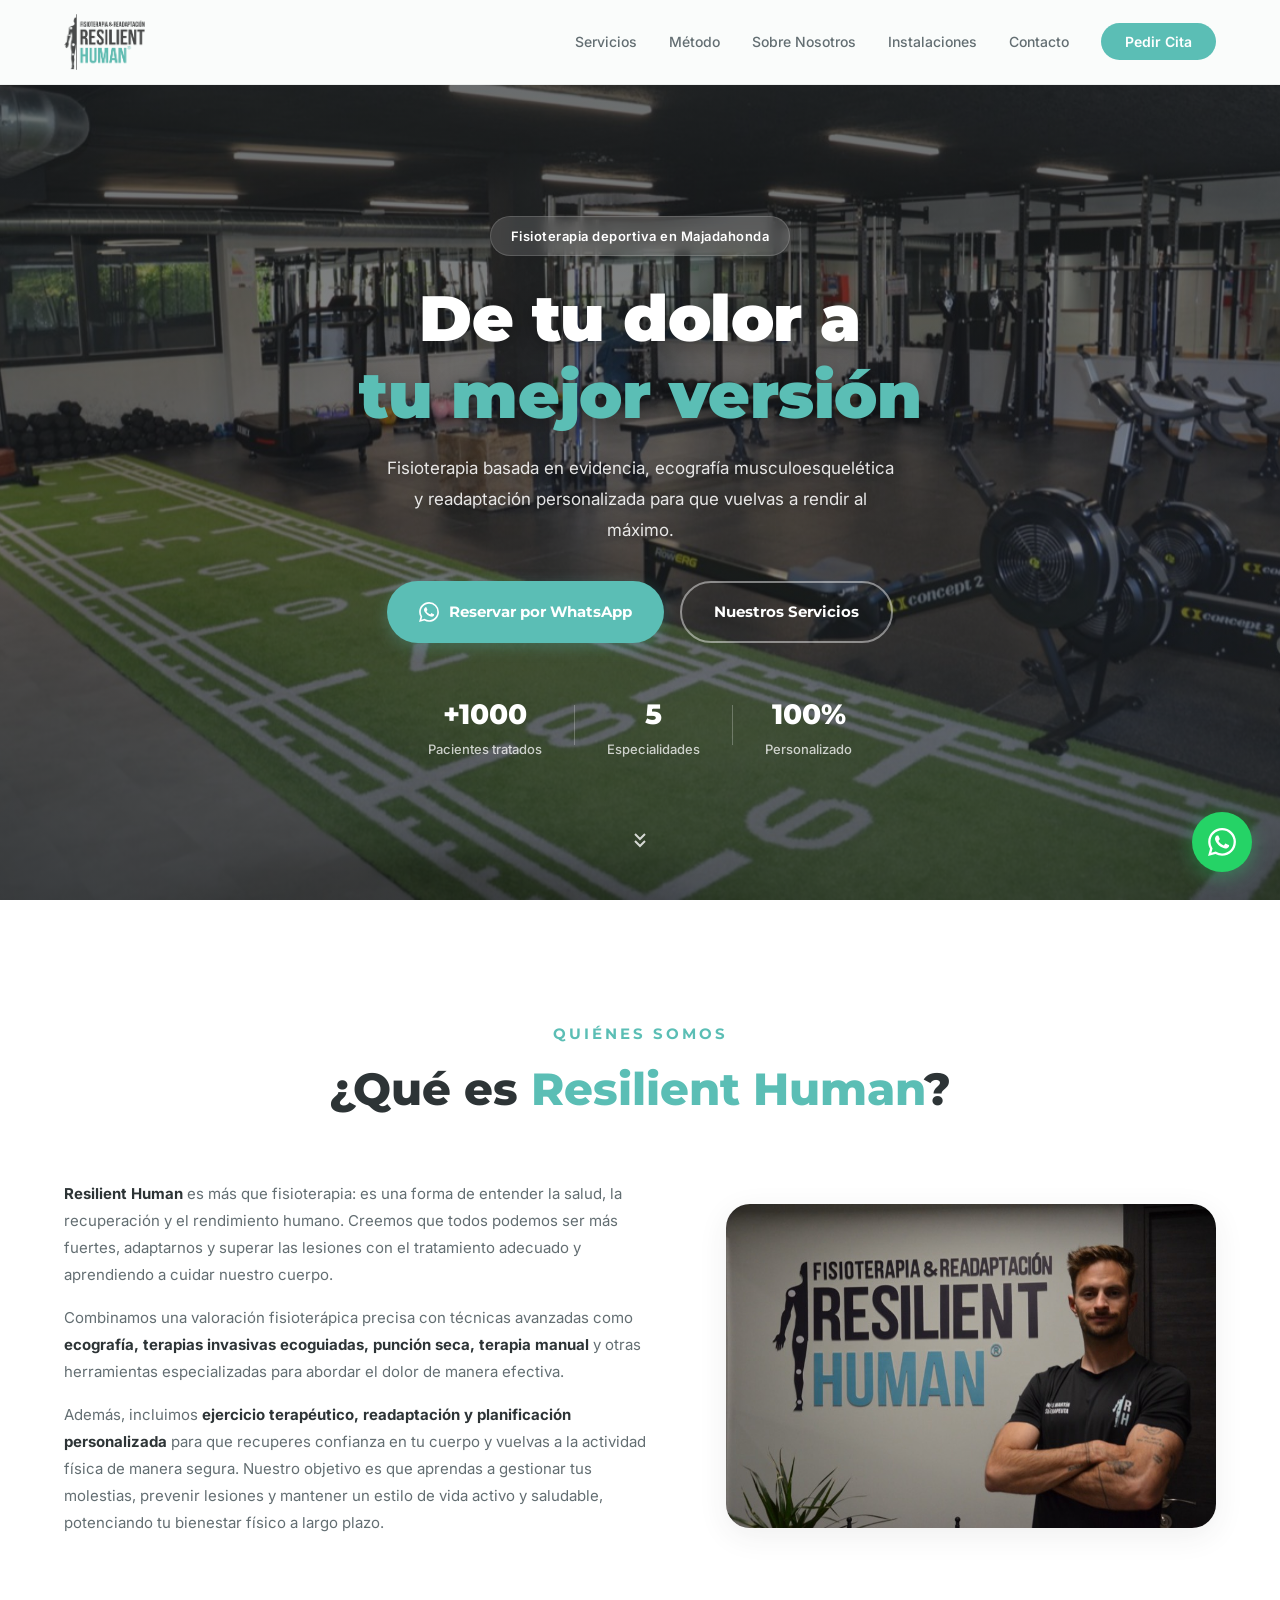
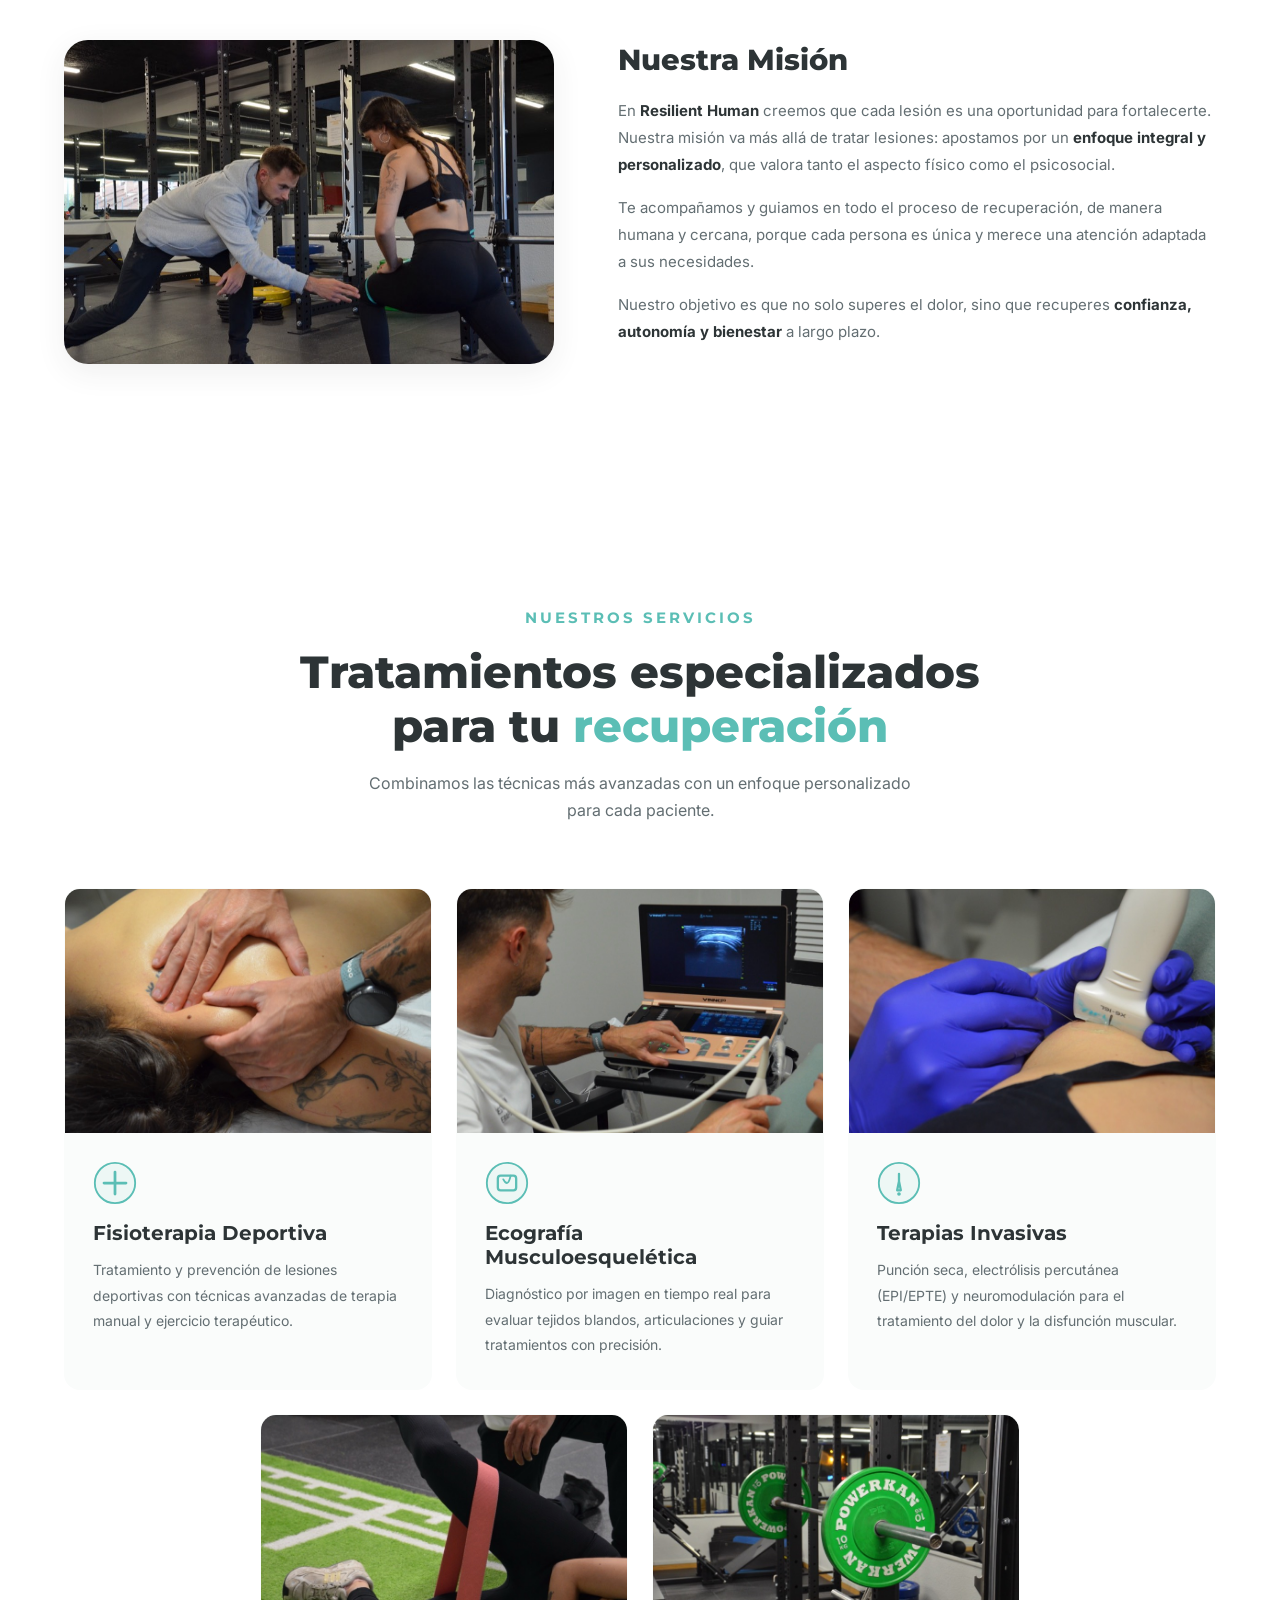
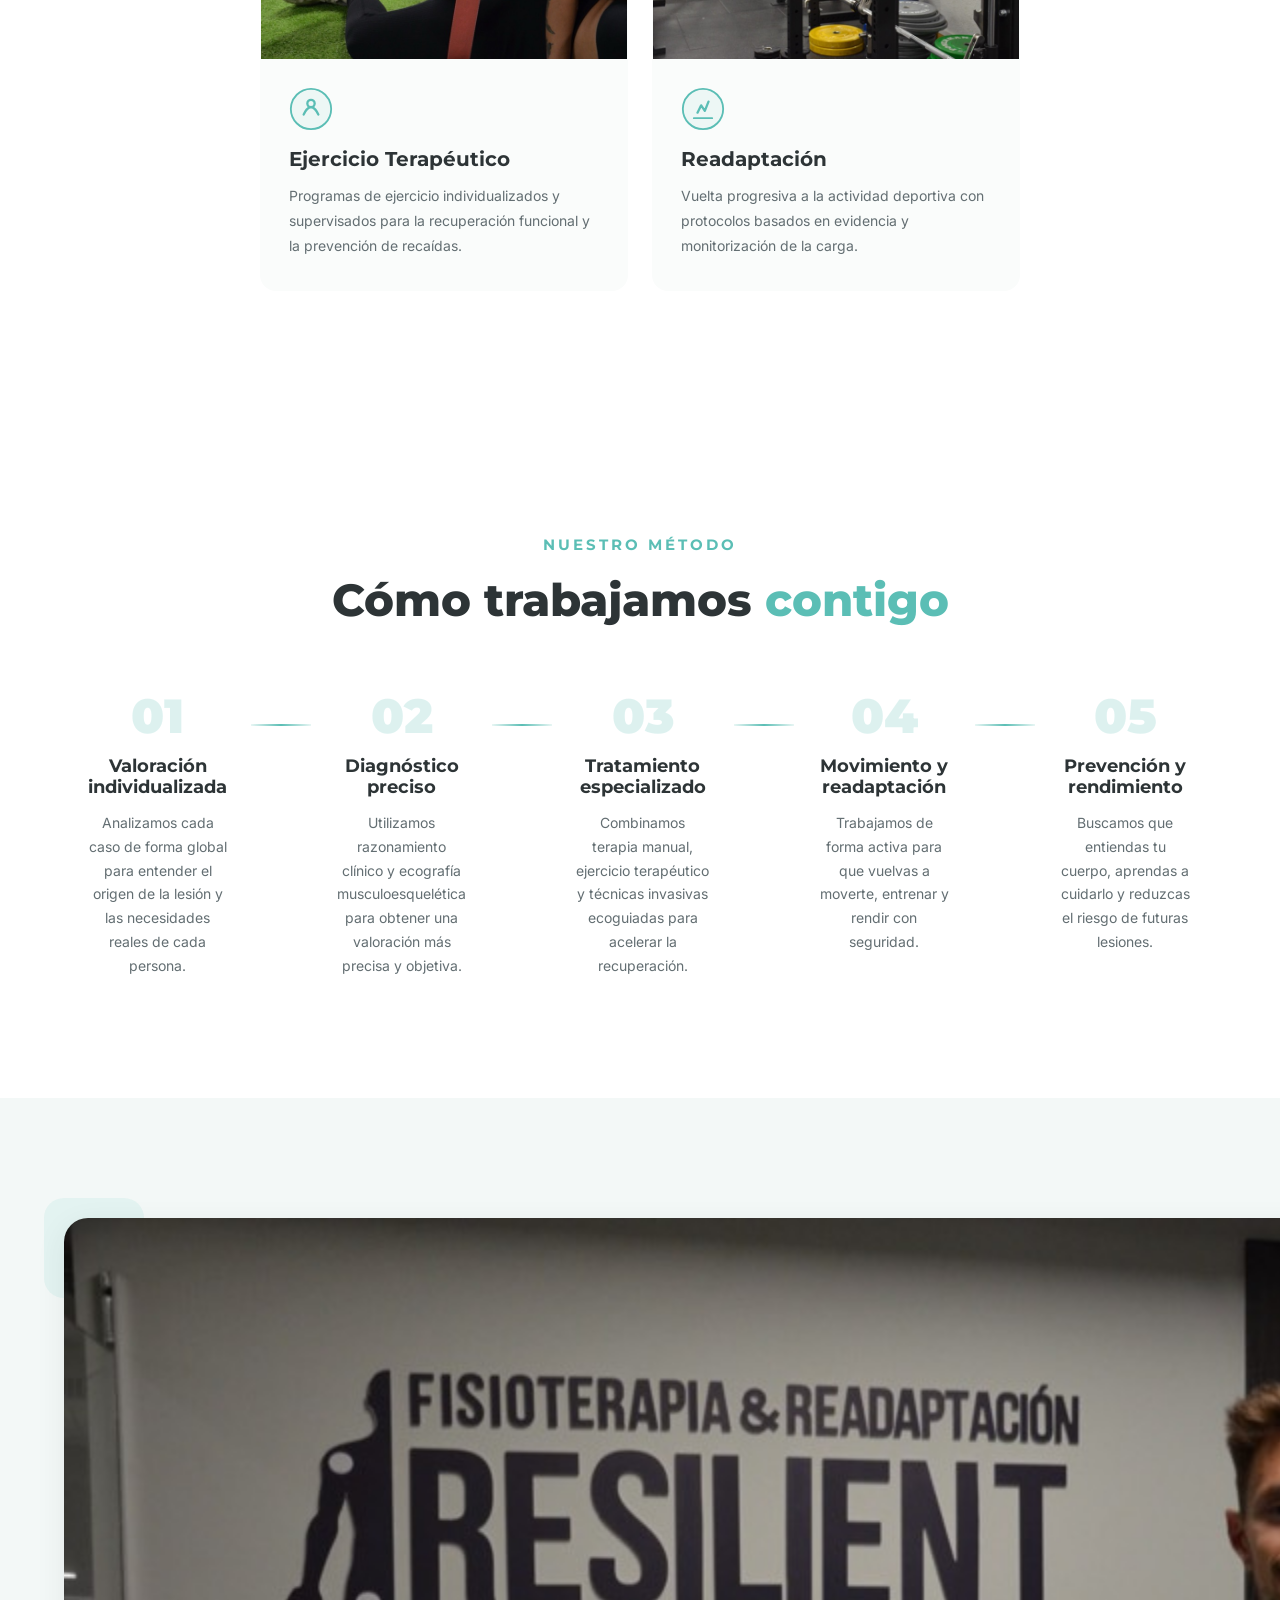
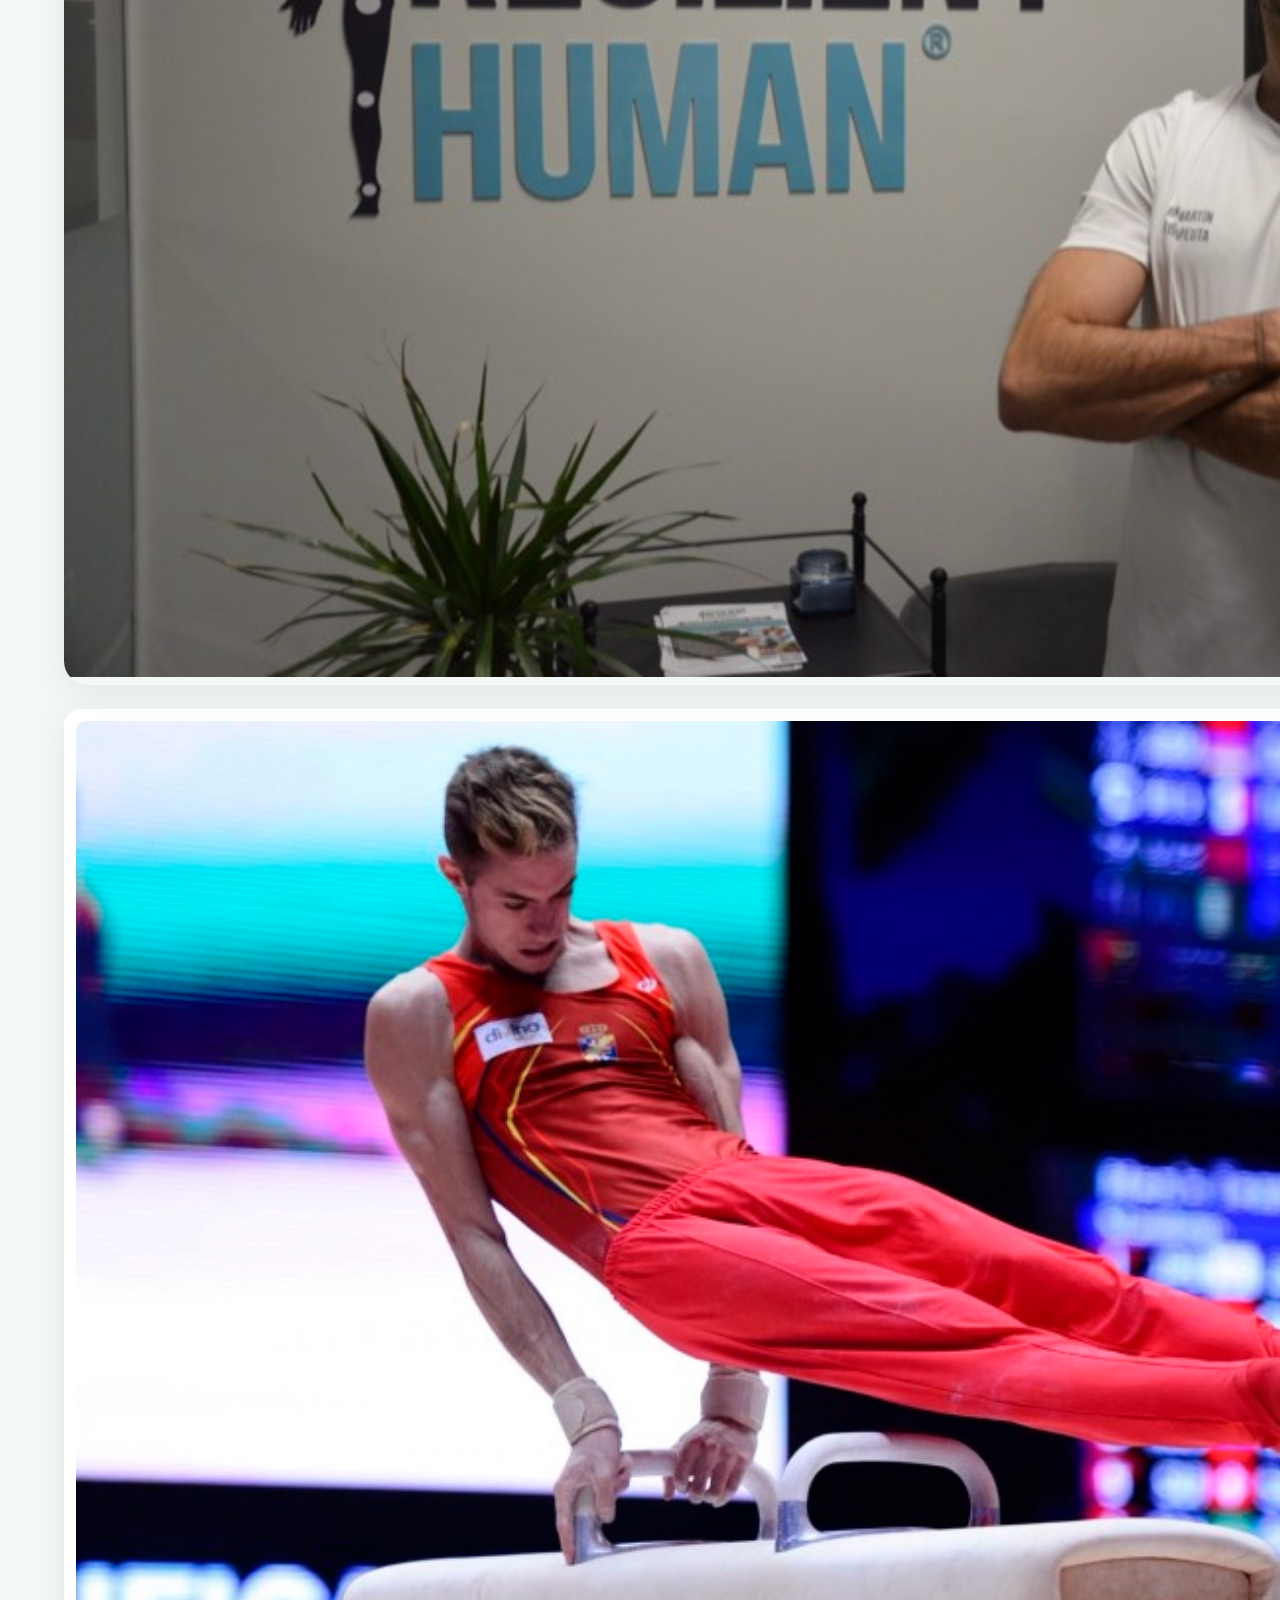
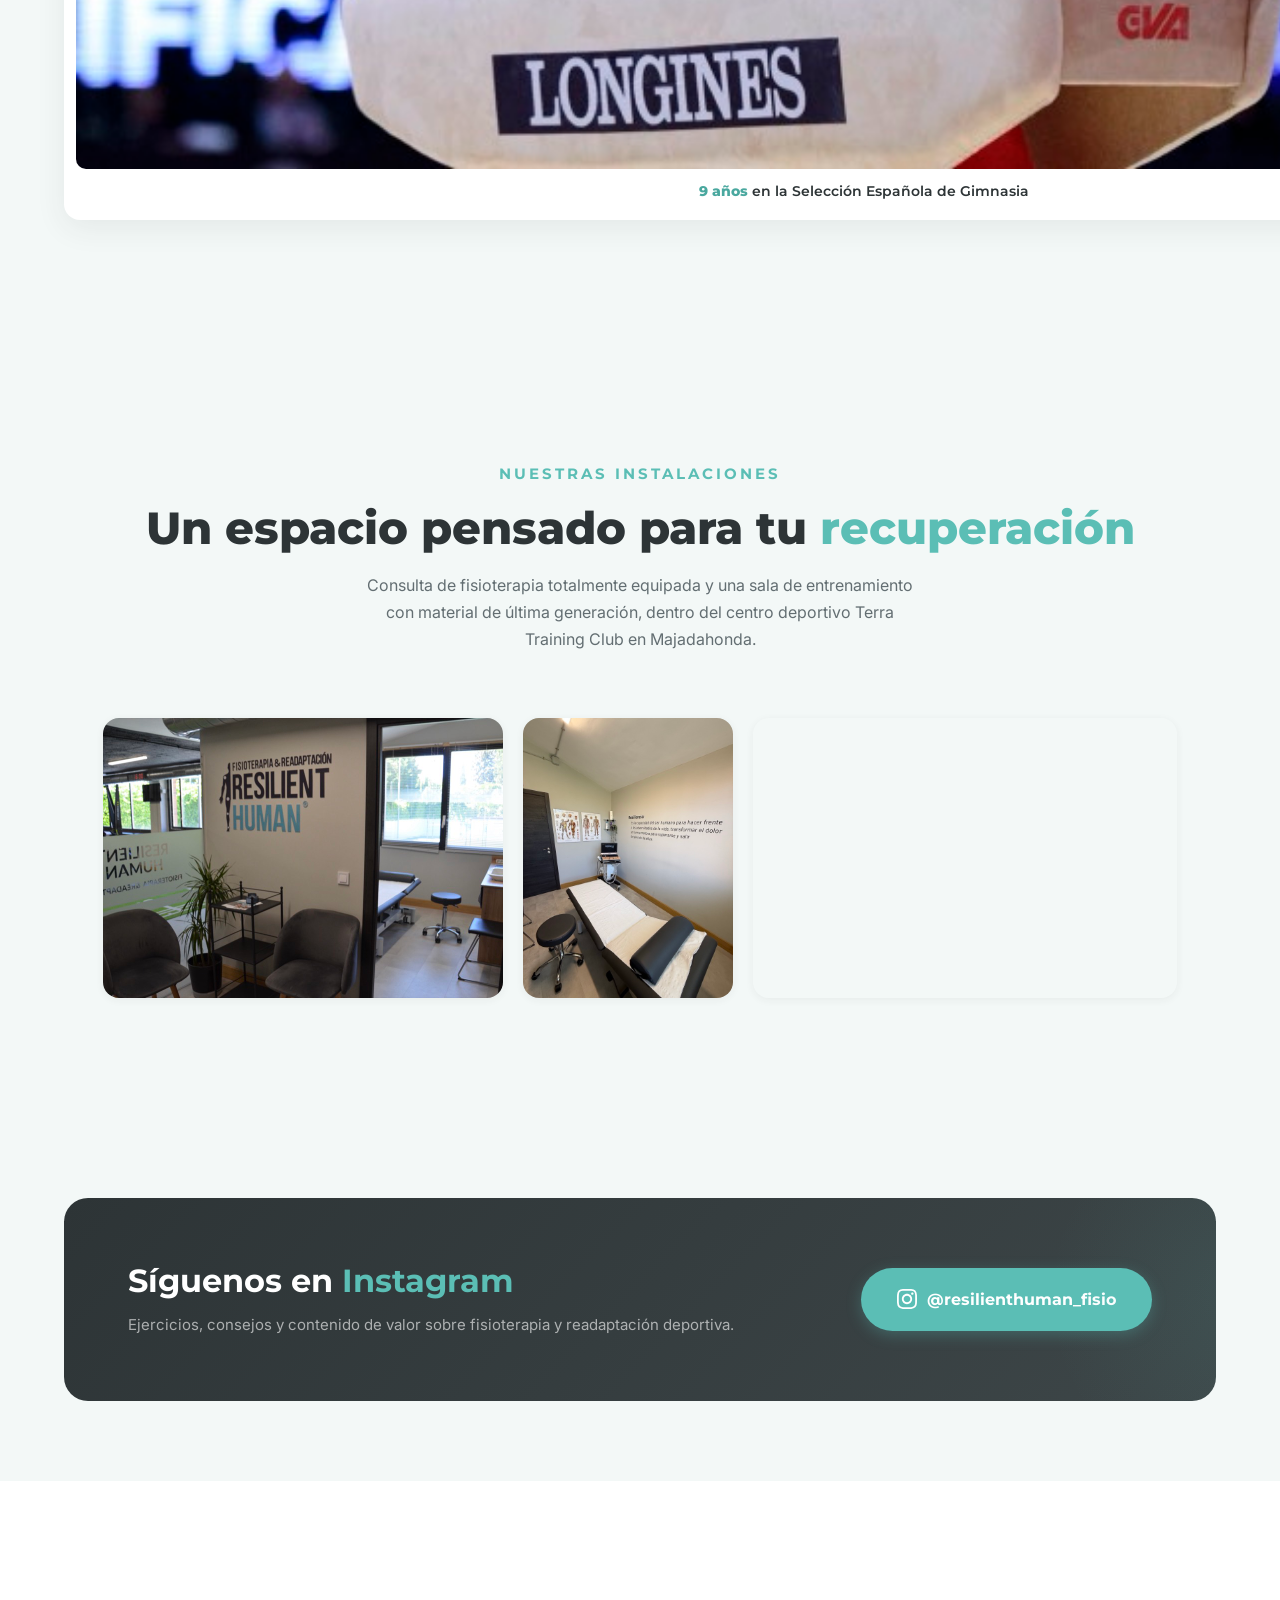
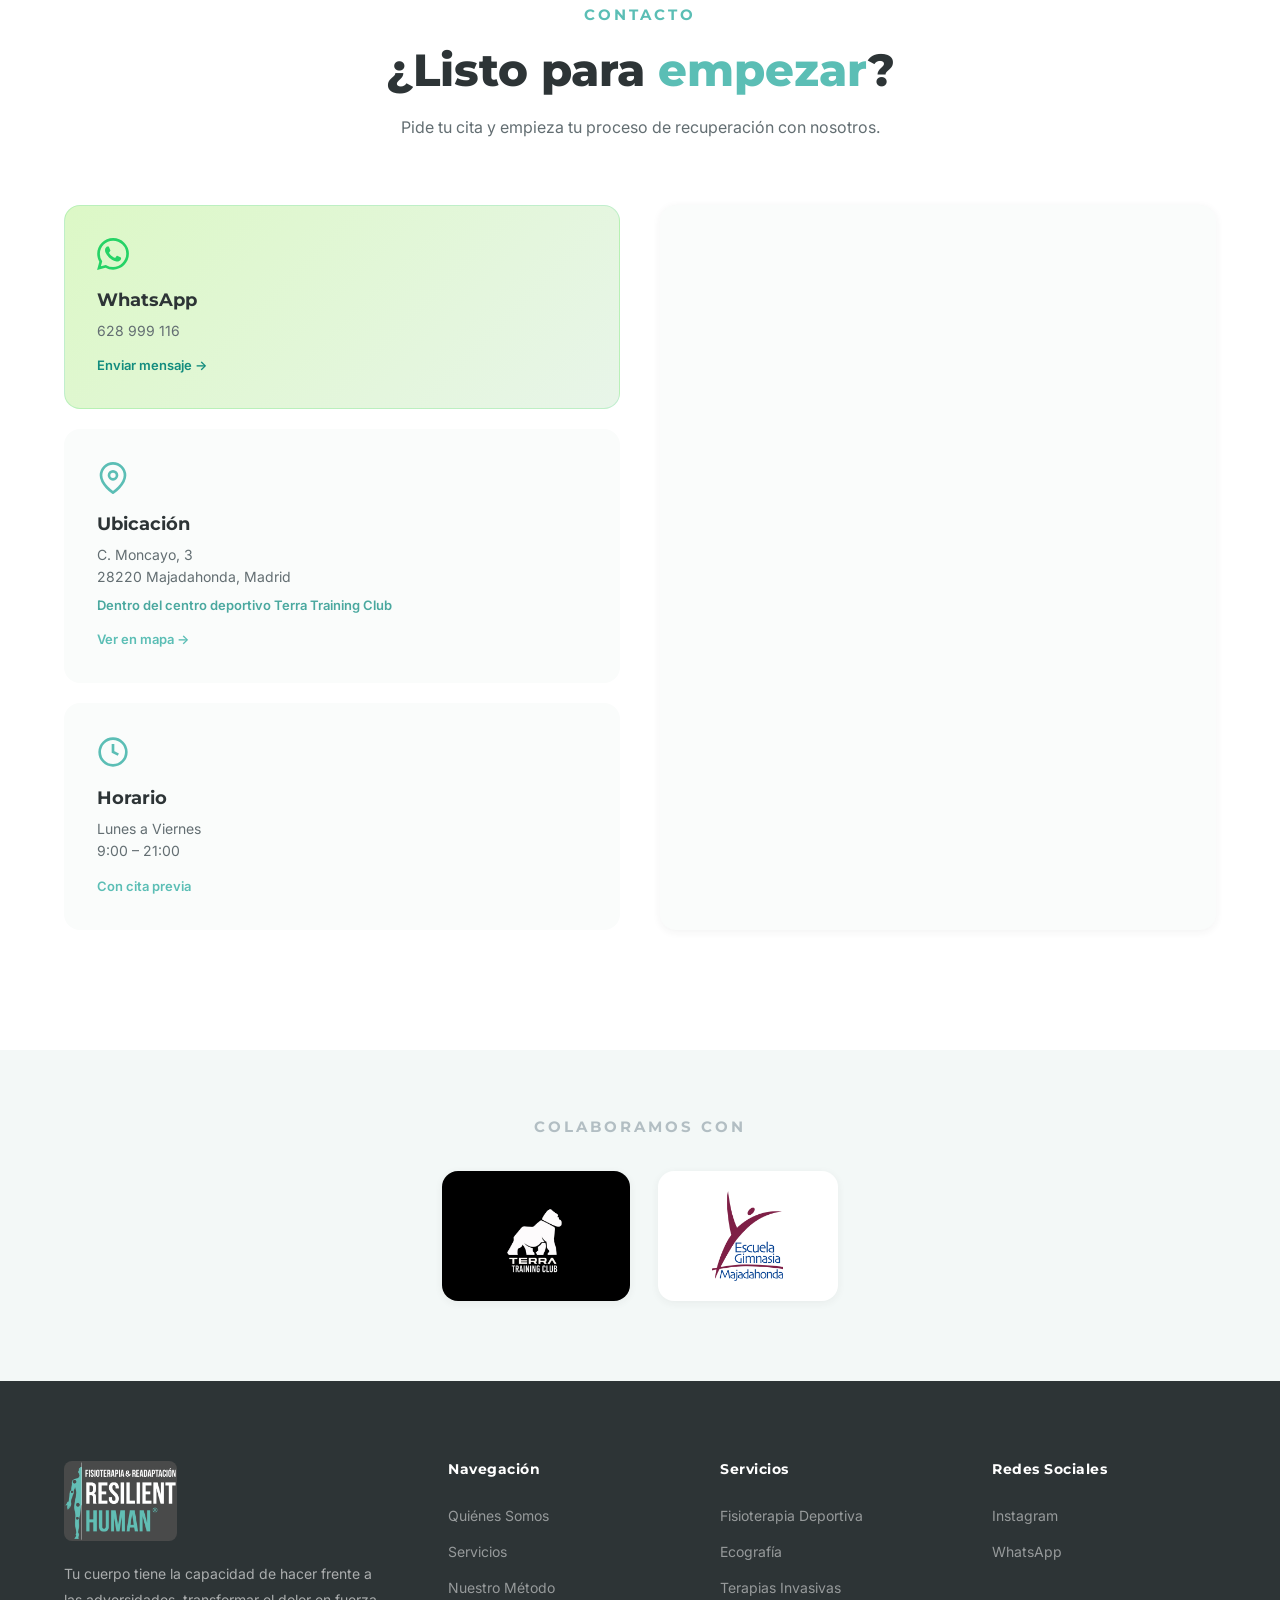
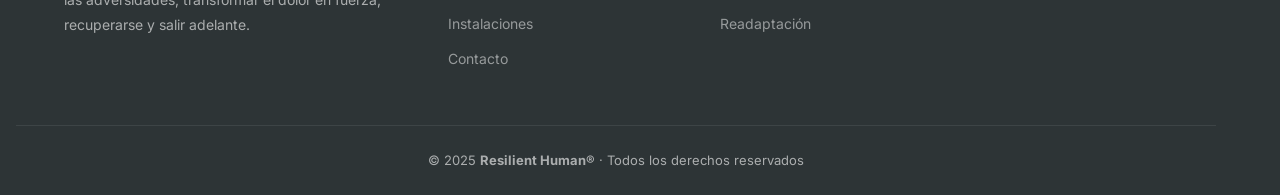
==== commit 3723c891: "Selección Española de Gimnasia en mayúsculas Co-Authored-By: Claude Fable 5 <noreply@anthropic.com>" ====
--- a/index.html
+++ b/index.html
@@ -279,8 +279,8 @@
                     <img src="img/foto-8.jpg" srcset="img/foto-8-800.jpg 800w, img/foto-8-1200.jpg 1200w, img/foto-8.jpg 1600w" sizes="(max-width: 768px) 100vw, (max-width: 1024px) 400px, 490px" width="1600" height="1059" loading="lazy" decoding="async" alt="Andrés Martín Martín - Fisioterapeuta de Resilient Human">
                 </div>
                 <div class="sobre-gimnasta">
-                    <img src="img/foto-9.jpg" srcset="img/foto-9-800.jpg 800w, img/foto-9-1200.jpg 1200w, img/foto-9.jpg 1600w" sizes="(max-width: 768px) 100vw, (max-width: 1024px) 400px, 490px" width="1600" height="1064" loading="lazy" decoding="async" alt="Andrés Martín compitiendo con la selección española de gimnasia">
-                    <div class="sobre-gimnasta-caption"><strong>9 años</strong> en la selección española de gimnasia</div>
+                    <img src="img/foto-9.jpg" srcset="img/foto-9-800.jpg 800w, img/foto-9-1200.jpg 1200w, img/foto-9.jpg 1600w" sizes="(max-width: 768px) 100vw, (max-width: 1024px) 400px, 490px" width="1600" height="1064" loading="lazy" decoding="async" alt="Andrés Martín compitiendo con la Selección Española de Gimnasia">
+                    <div class="sobre-gimnasta-caption"><strong>9 años</strong> en la Selección Española de Gimnasia</div>
                 </div>
                 <div class="sobre-accent"></div>
             </div>
@@ -289,7 +289,7 @@
                 <h2>Andrés Martín Martín</h2>
                 <p class="sobre-role">Fisioterapeuta · Fundador de Resilient Human</p>
                 <p>Fisioterapeuta y fundador de <strong>Resilient Human</strong>, cuenta con más de 5 años de experiencia en el tratamiento de lesiones.</p>
-                <p>Fue <strong class="txt-teal">gimnasta de la selección española durante 9 años</strong>; su propia experiencia con lesiones y cirugías le permite entender el proceso de recuperación desde una perspectiva única.</p>
+                <p>Fue <strong class="txt-teal">gimnasta de la Selección Española durante 9 años</strong>; su propia experiencia con lesiones y cirugías le permite entender el proceso de recuperación desde una perspectiva única.</p>
                 <p>Especializado en <strong>ejercicio terapéutico, ecografía y técnicas invasivas</strong>, trabaja con un enfoque basado en el razonamiento clínico y la individualización del tratamiento, ayudando tanto a deportistas como a pacientes con dolor a recuperar su funcionalidad y confianza.</p>
 
                 <h3 class="sobre-edu-title">Formación académica</h3>
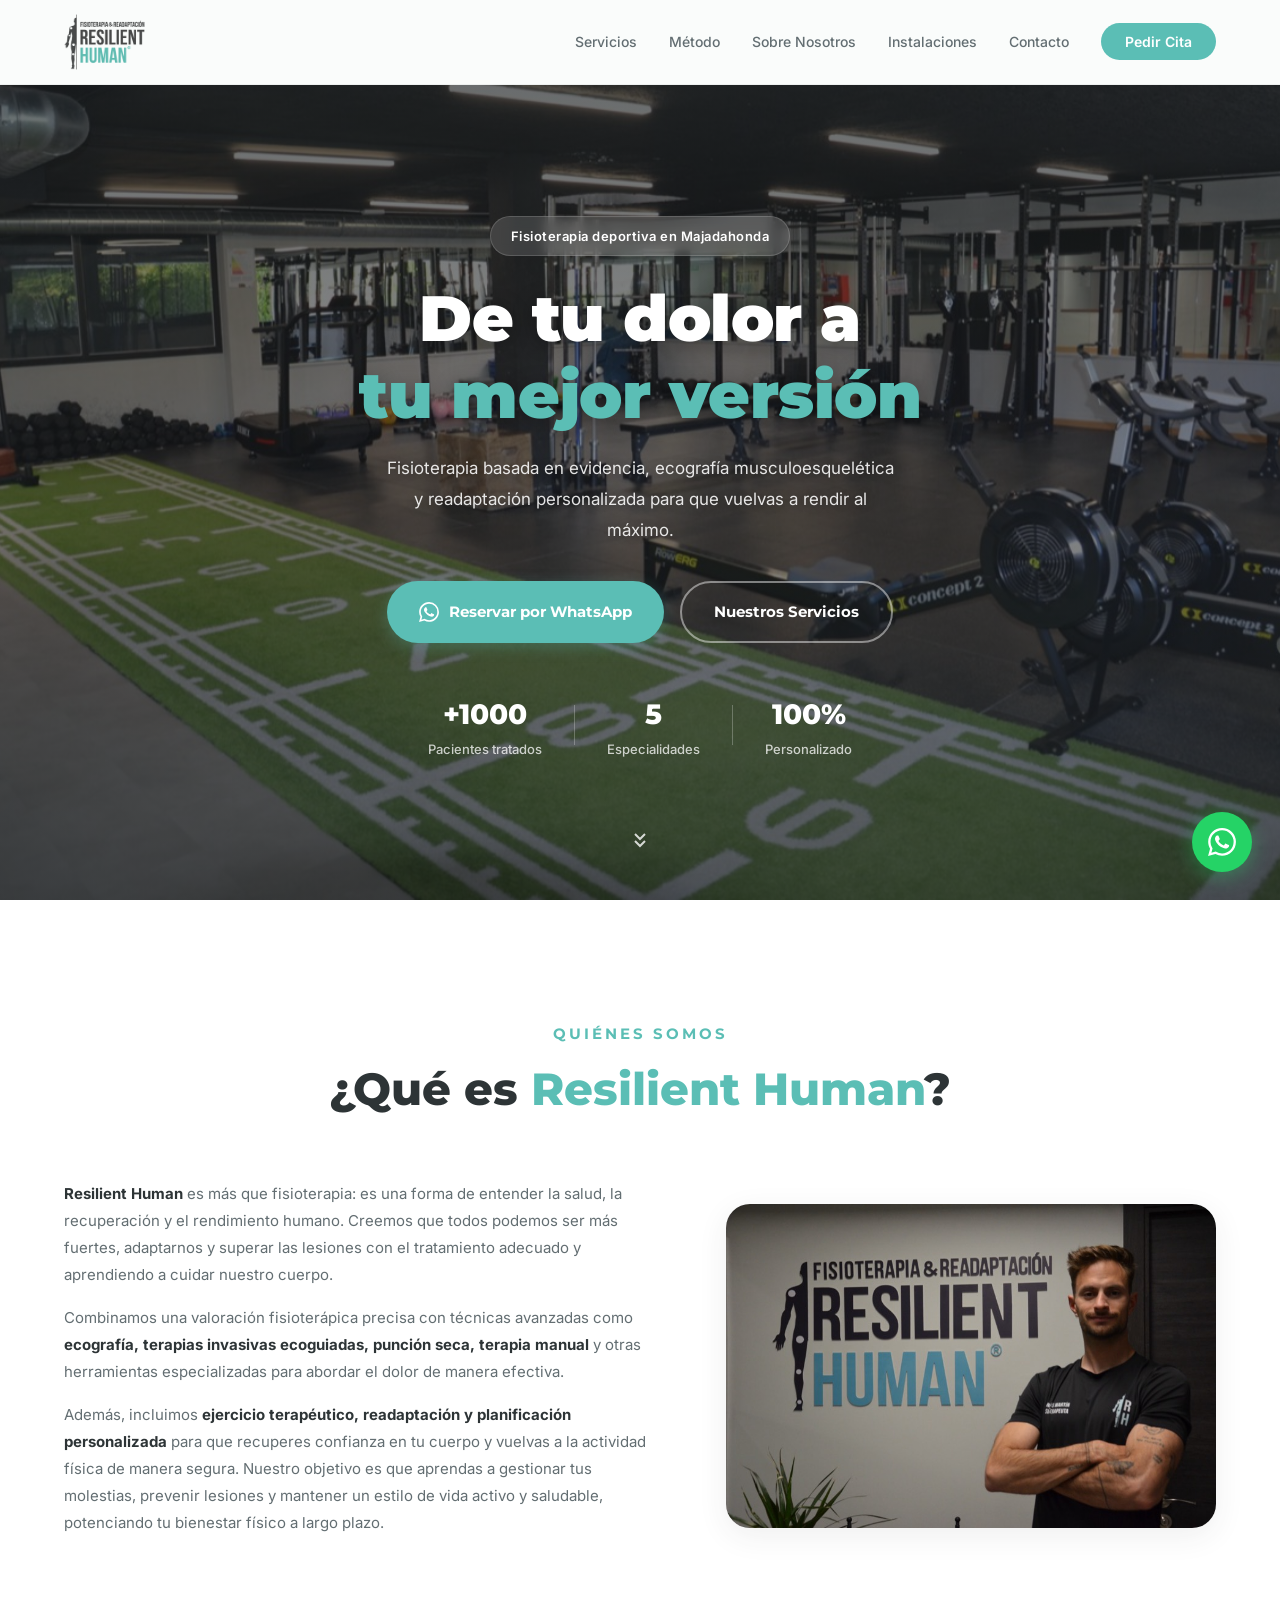
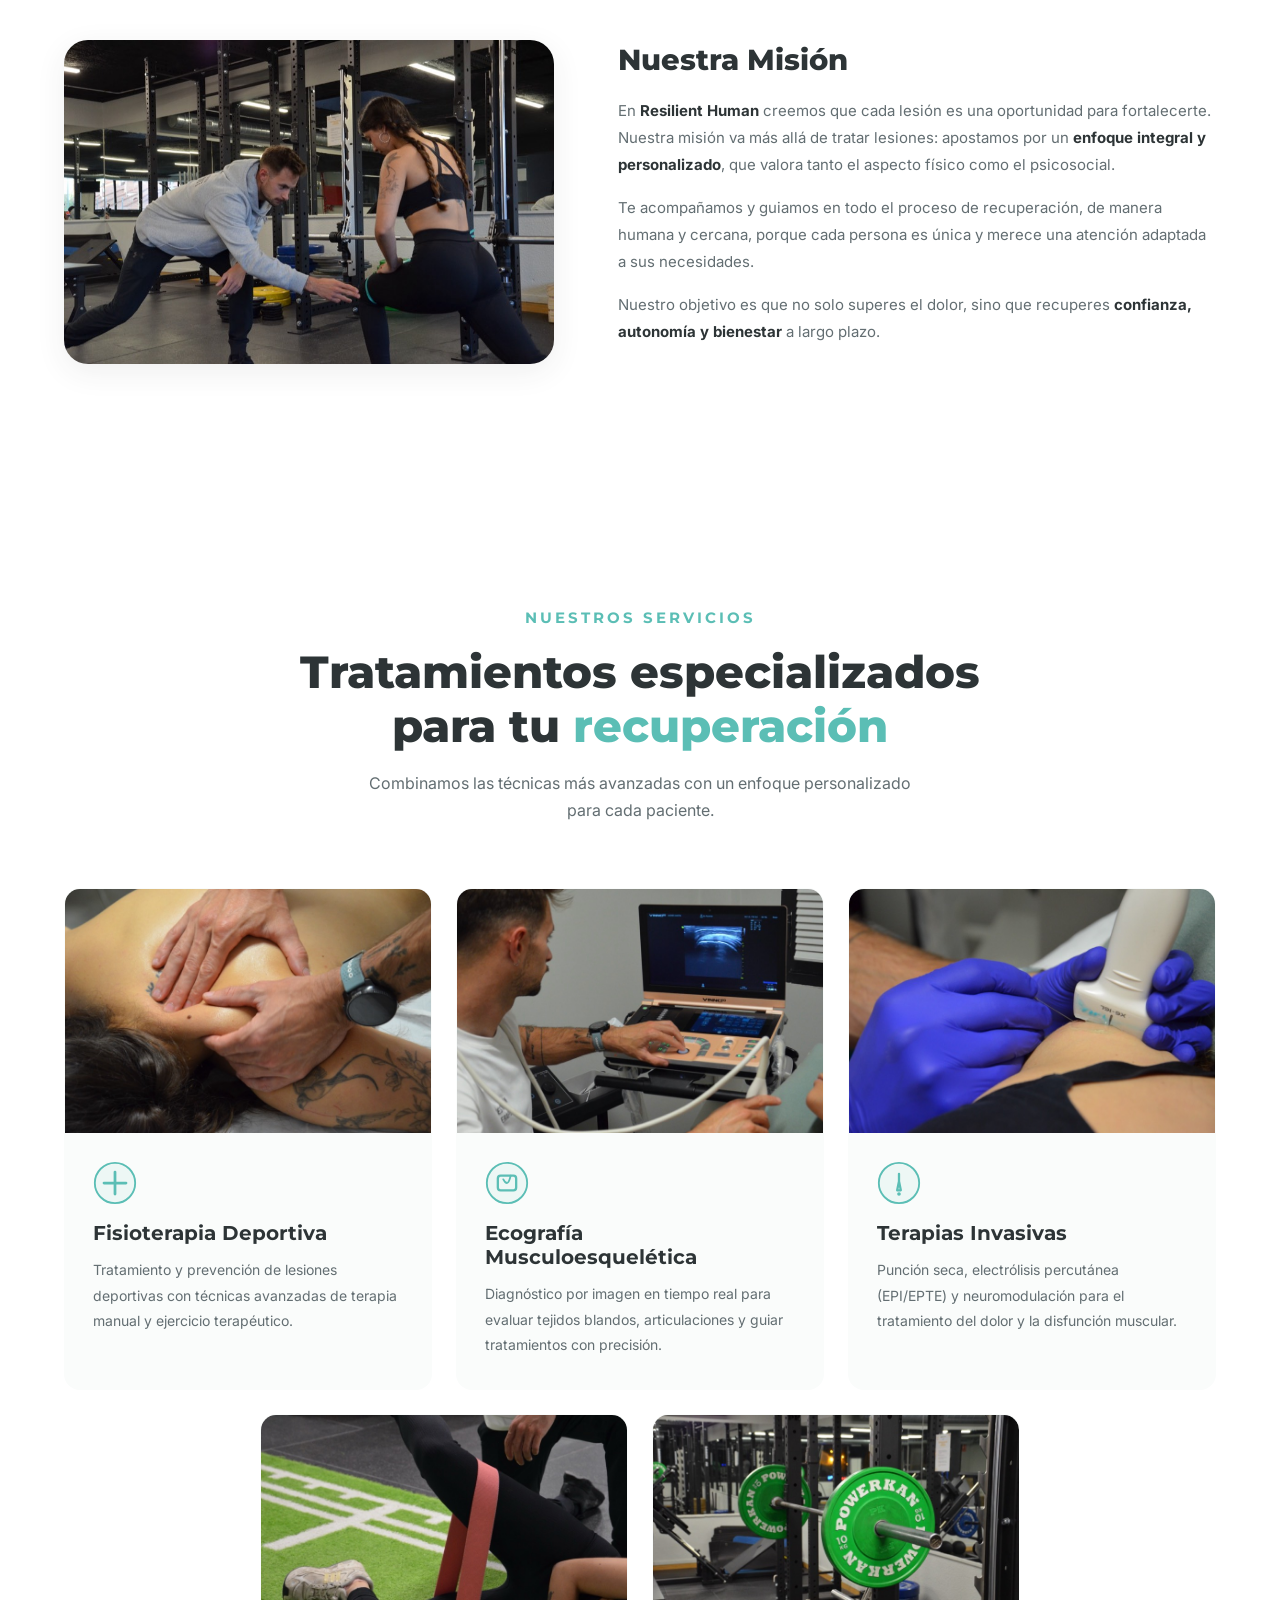
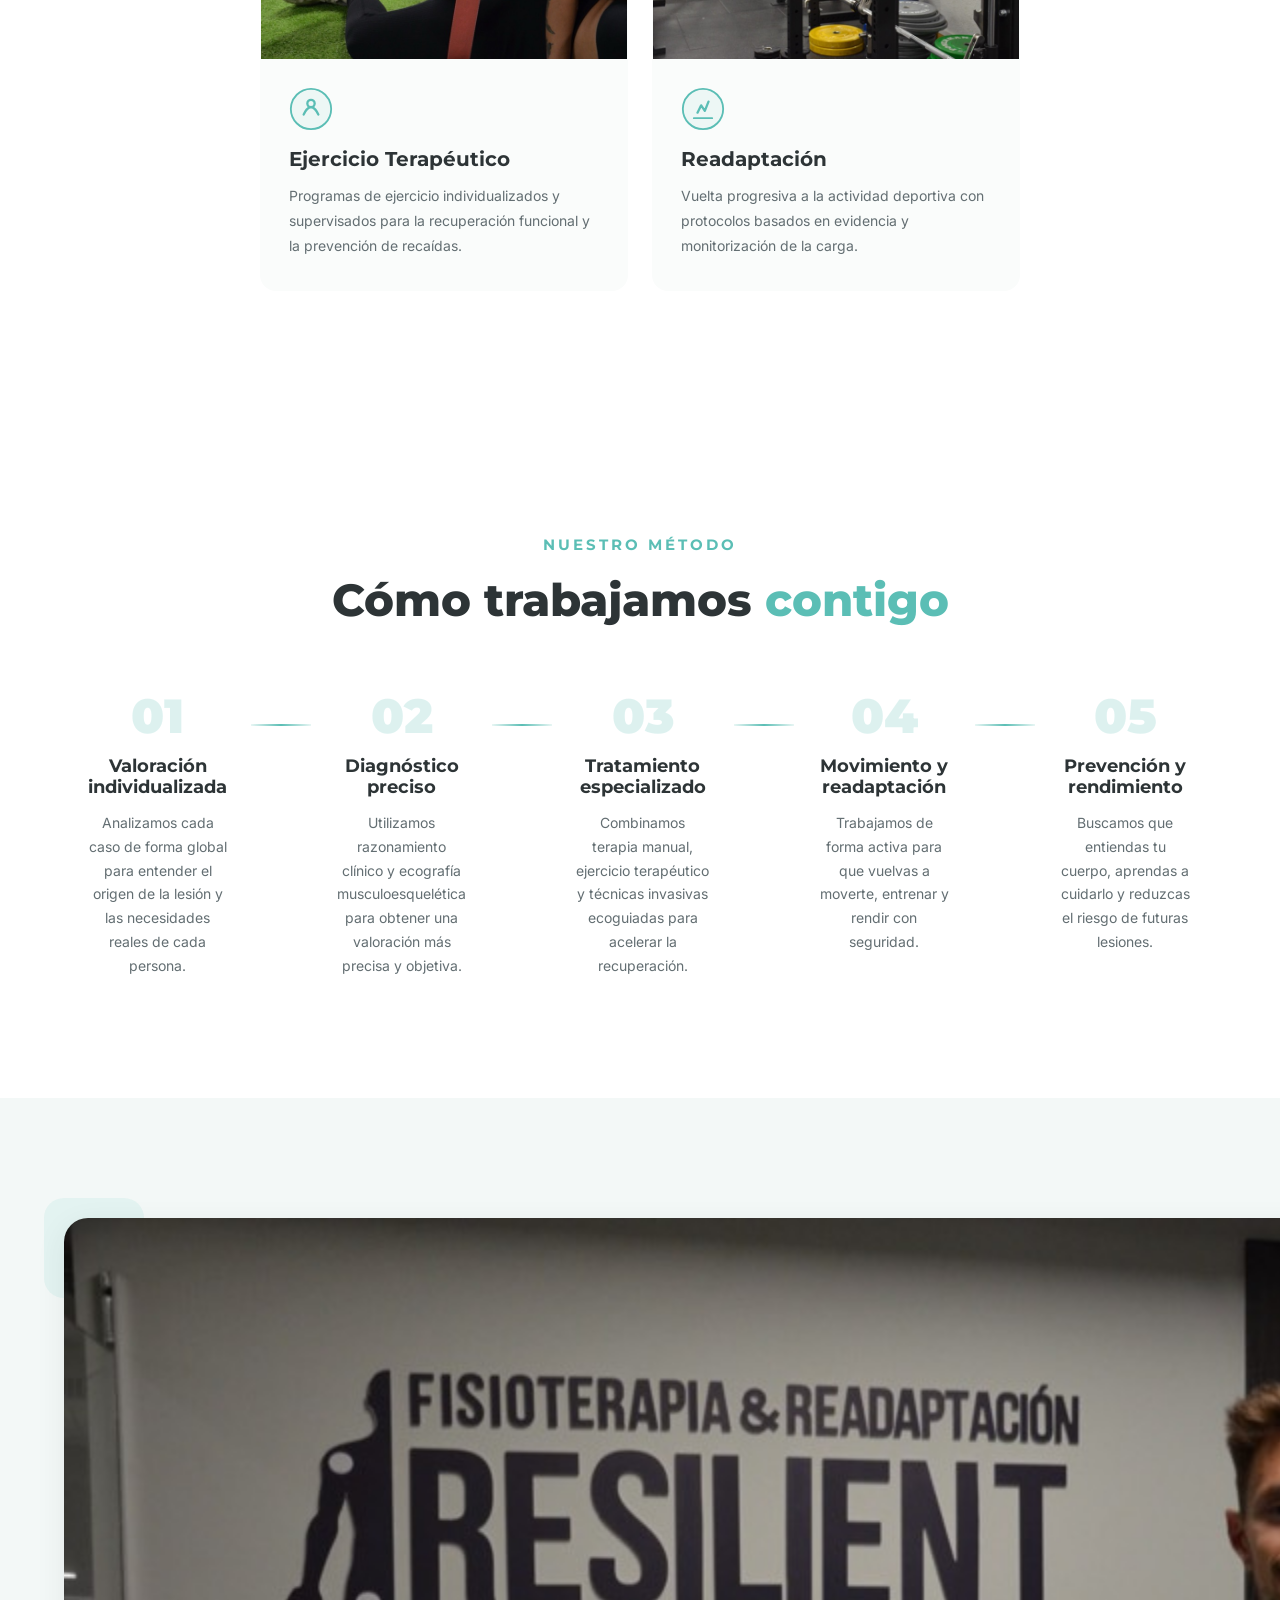
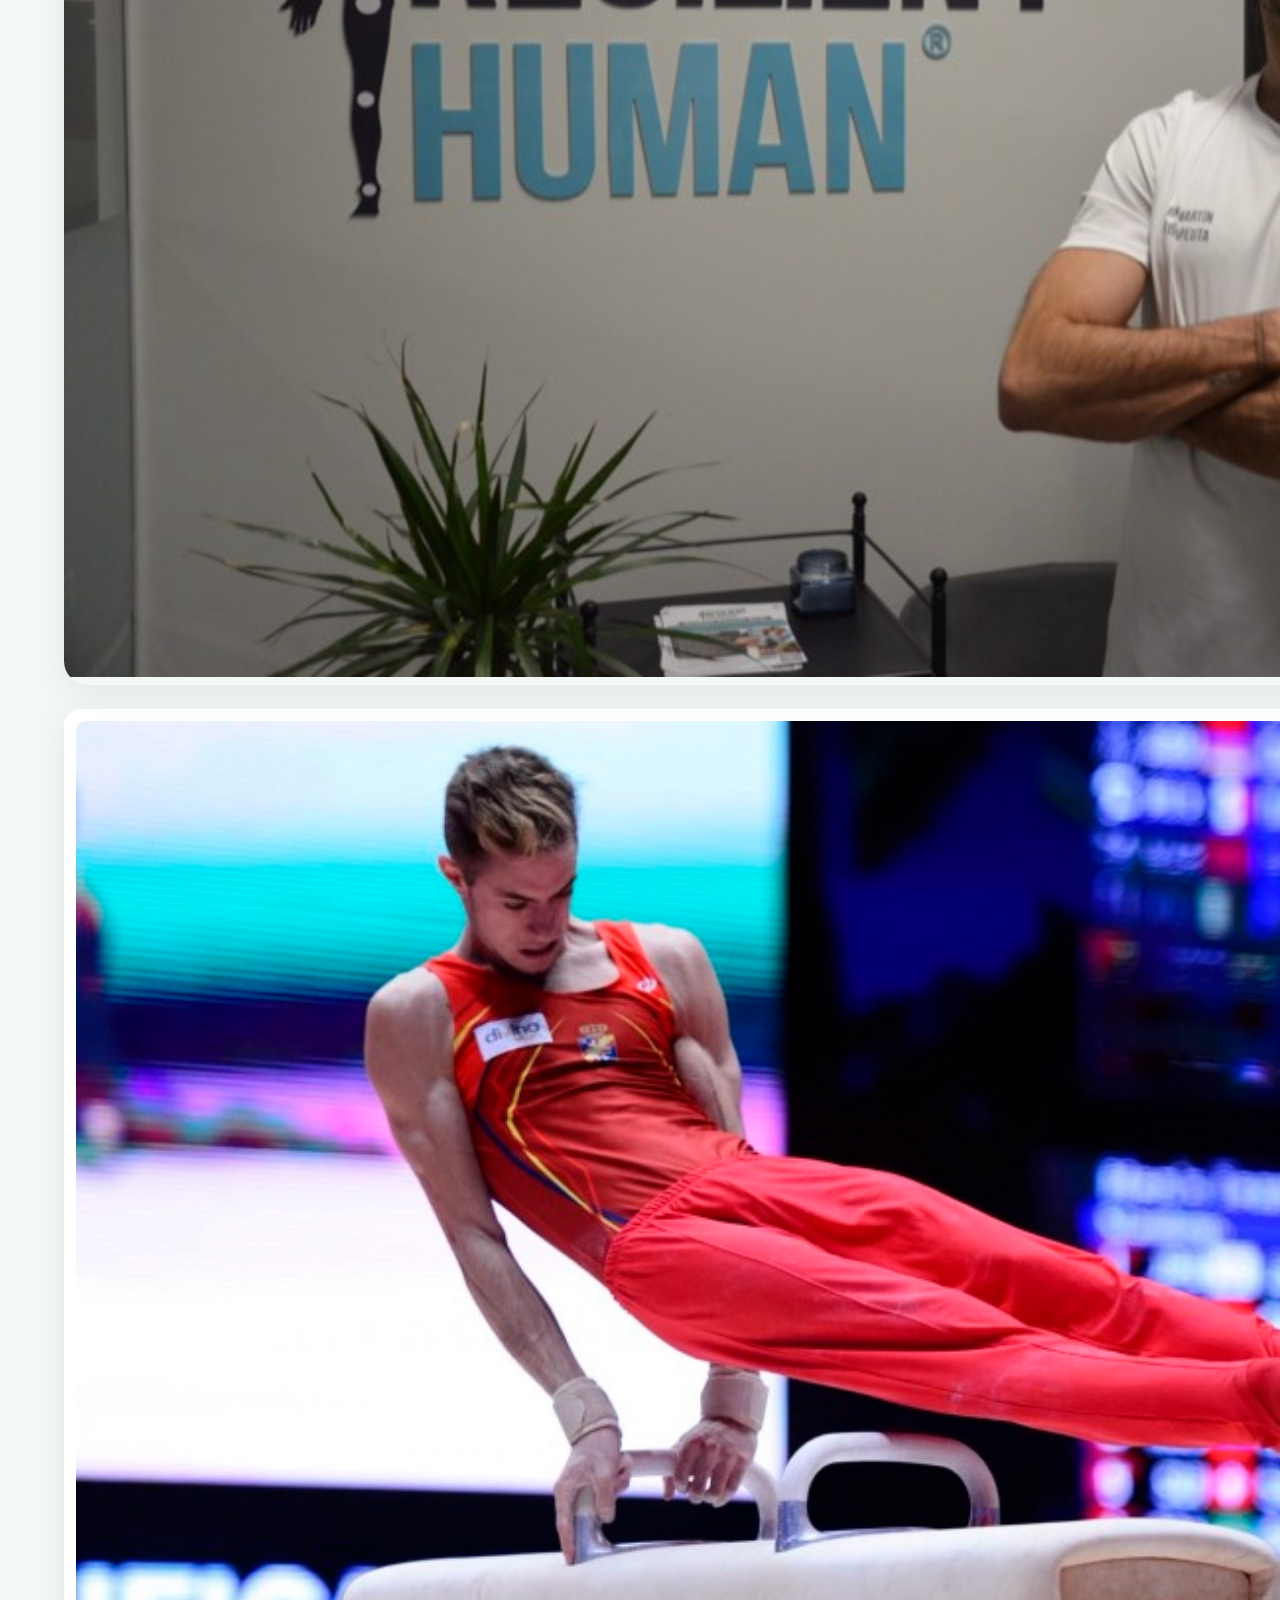
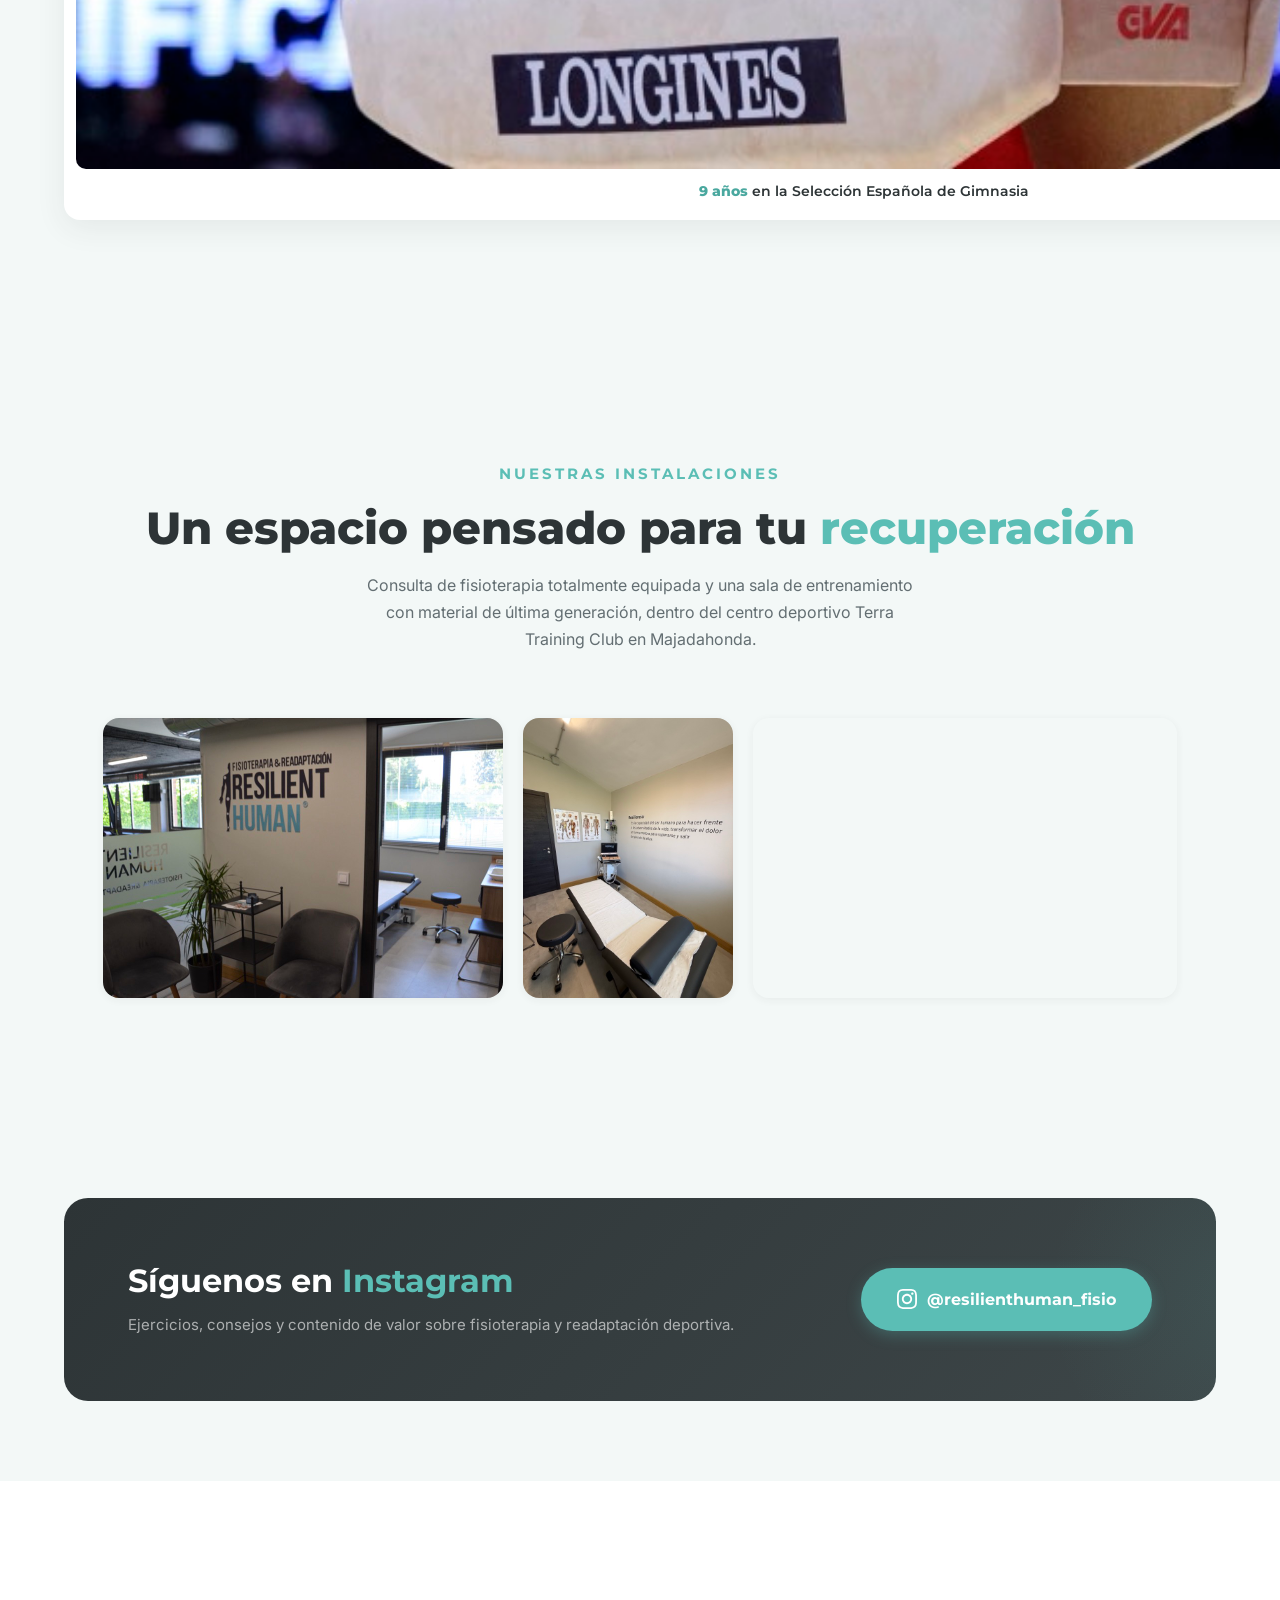
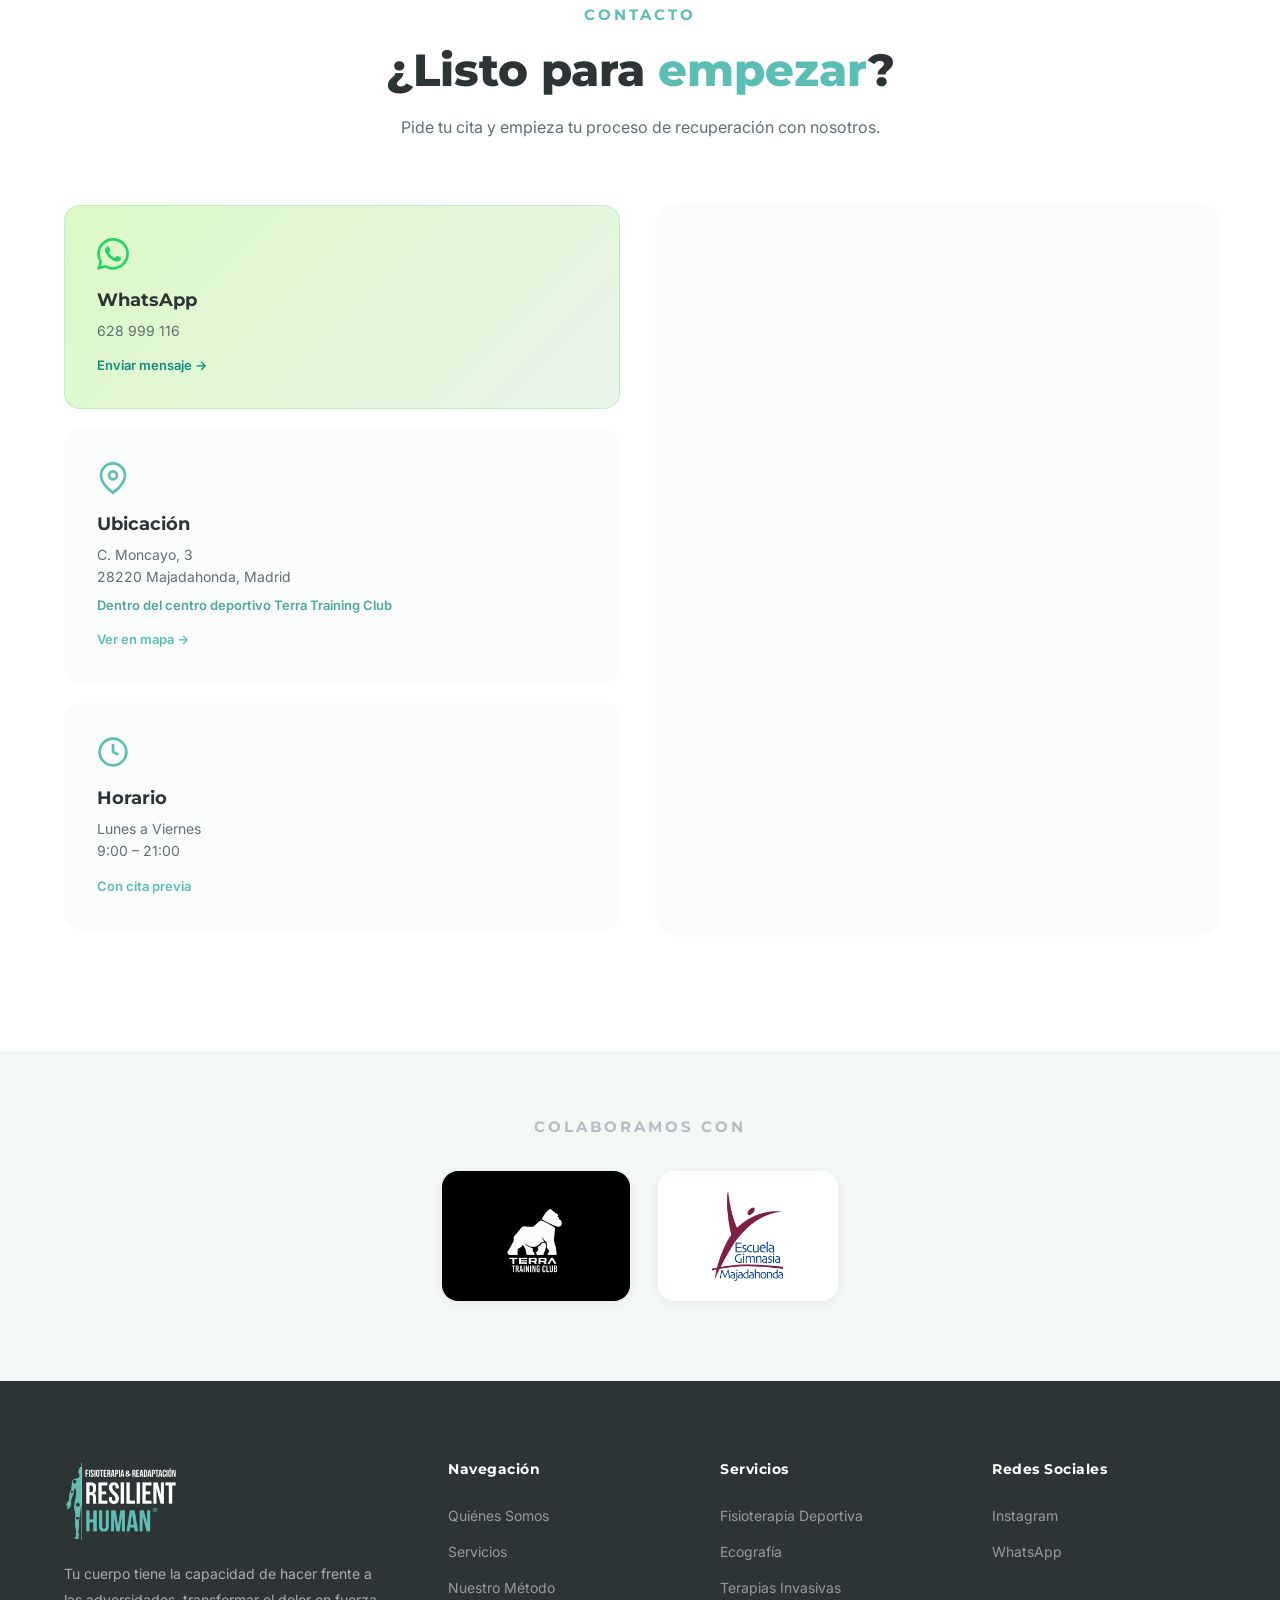
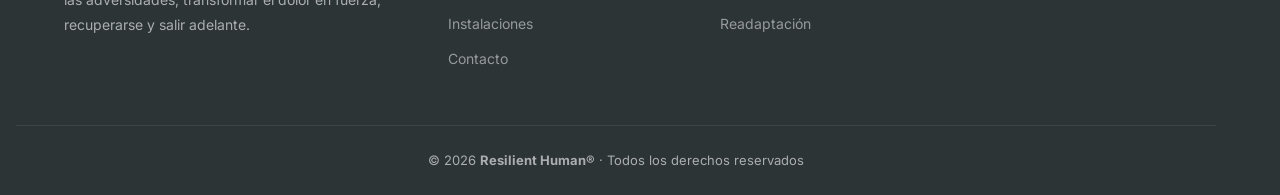
==== commit 8befe7a3: "Footer: año 2026 y logo sin fondo (PNG transparente) Co-Authored-By: Claude Fable 5 <noreply@anthrop" ====
--- a/index.html
+++ b/index.html
@@ -450,7 +450,7 @@
             </div>
         </div>
         <div class="container footer-bottom">
-            <p>© 2025 <strong>Resilient Human®</strong><br class="mobile-only">
+            <p>© 2026 <strong>Resilient Human®</strong><br class="mobile-only">
                 <span class="footer-rights"> · Todos los derechos reservados</span></p>
         </div>
     </footer>
--- a/styles.css
+++ b/styles.css
@@ -783,7 +783,6 @@
     width: auto;
     display: block;
     margin-bottom: 20px;
-    border-radius: 8px;
 }
 
 .footer-brand p {
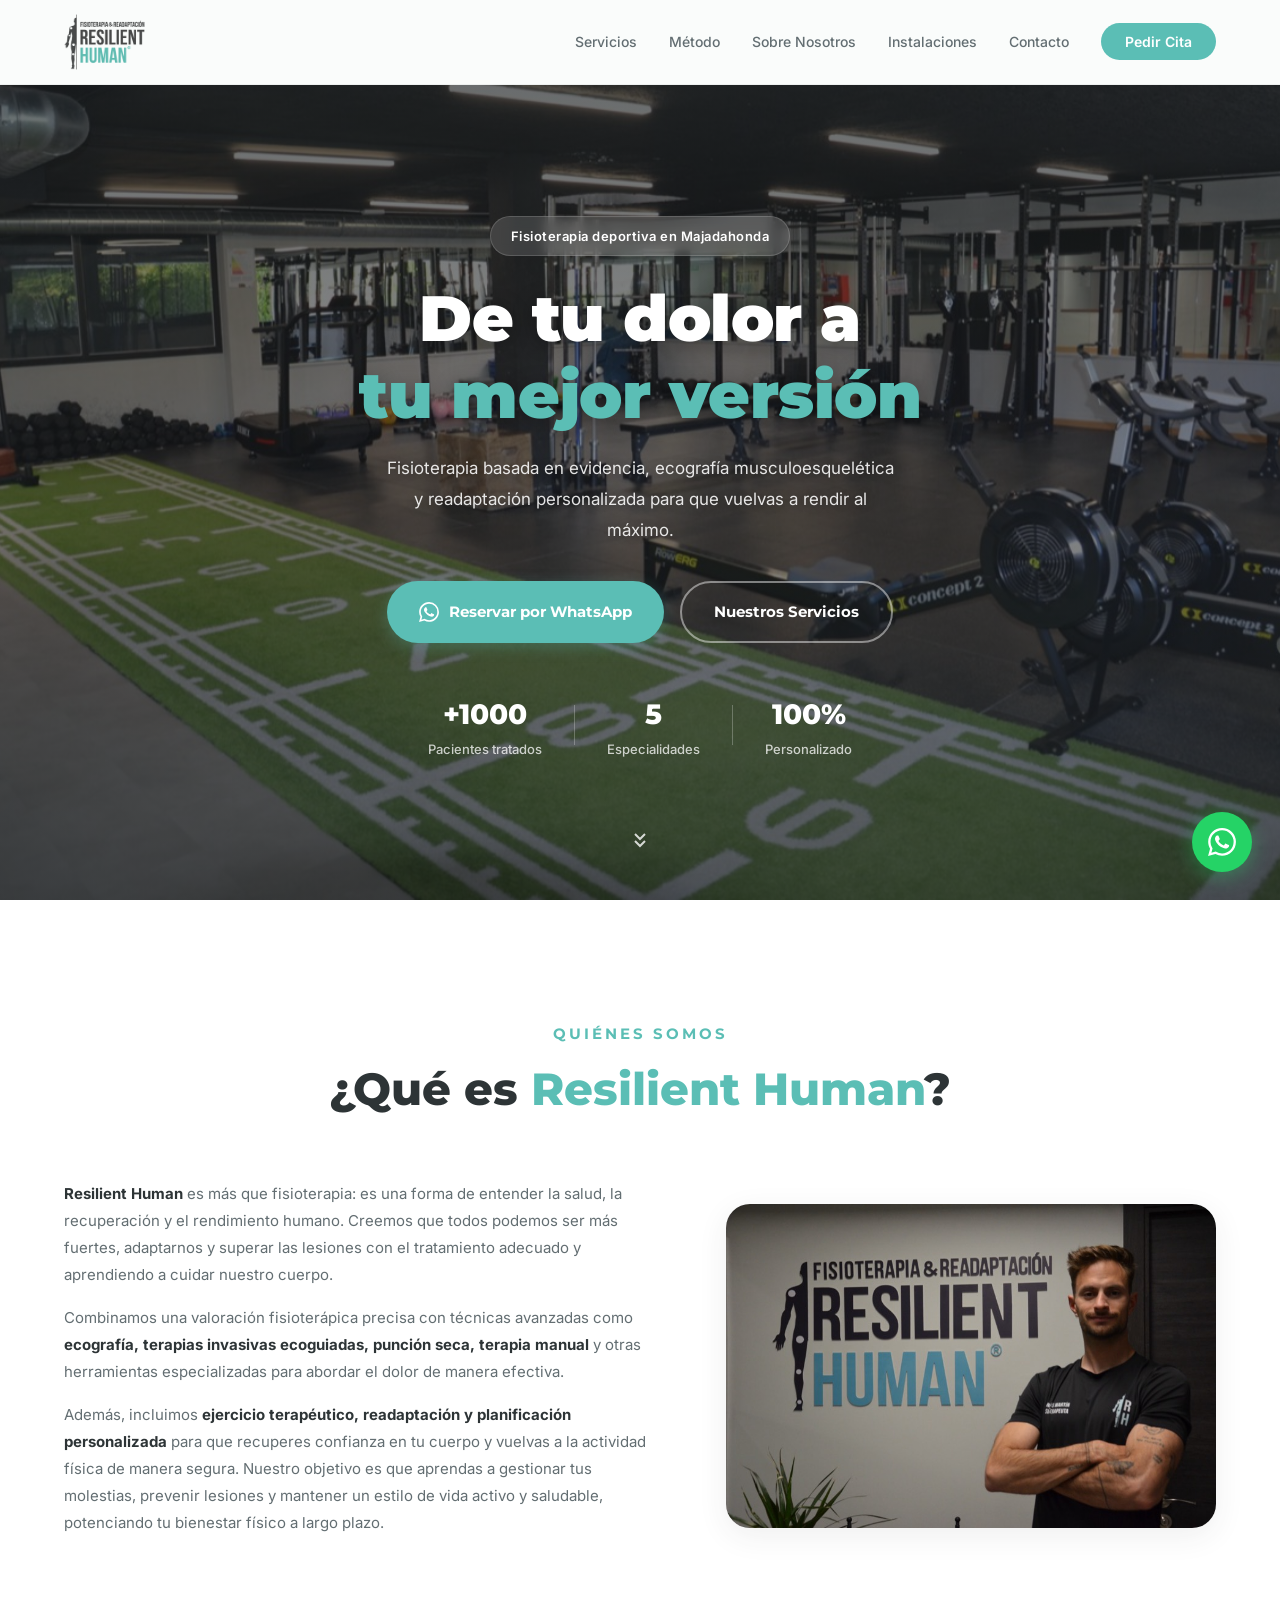
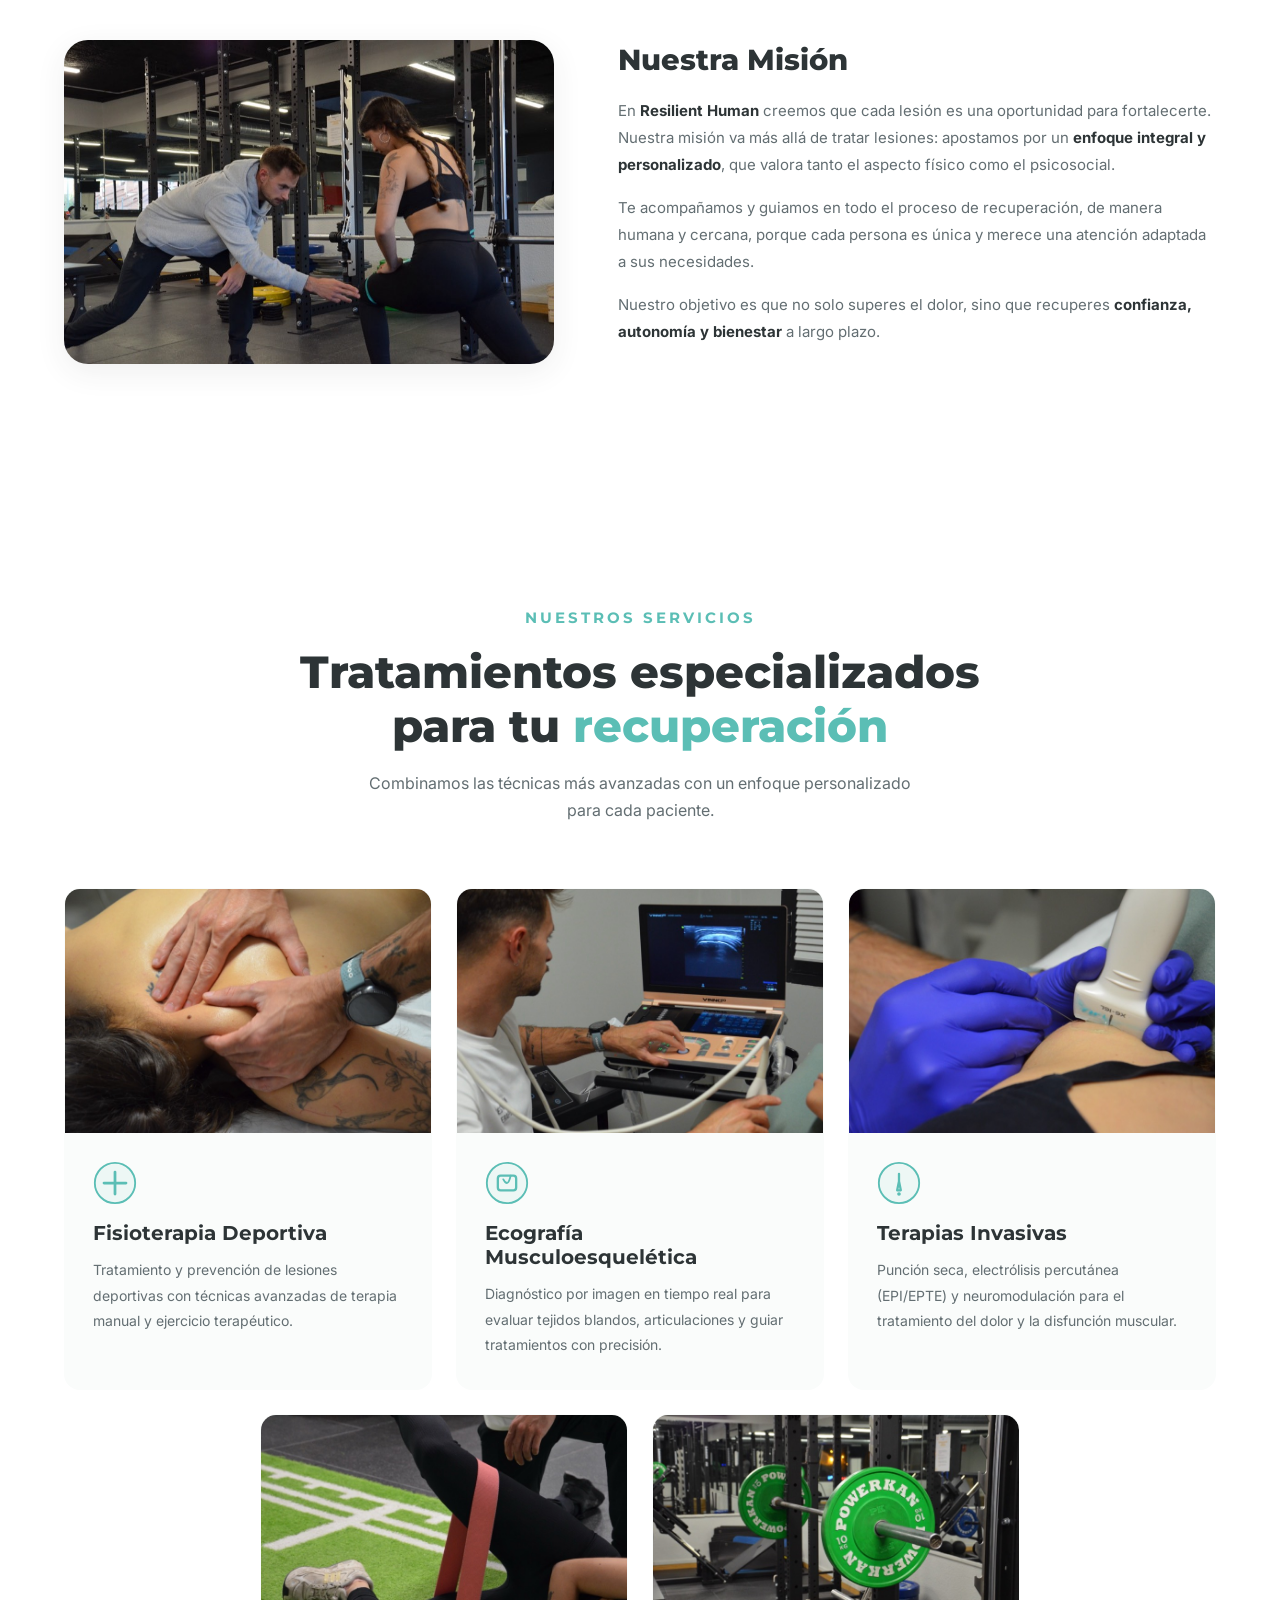
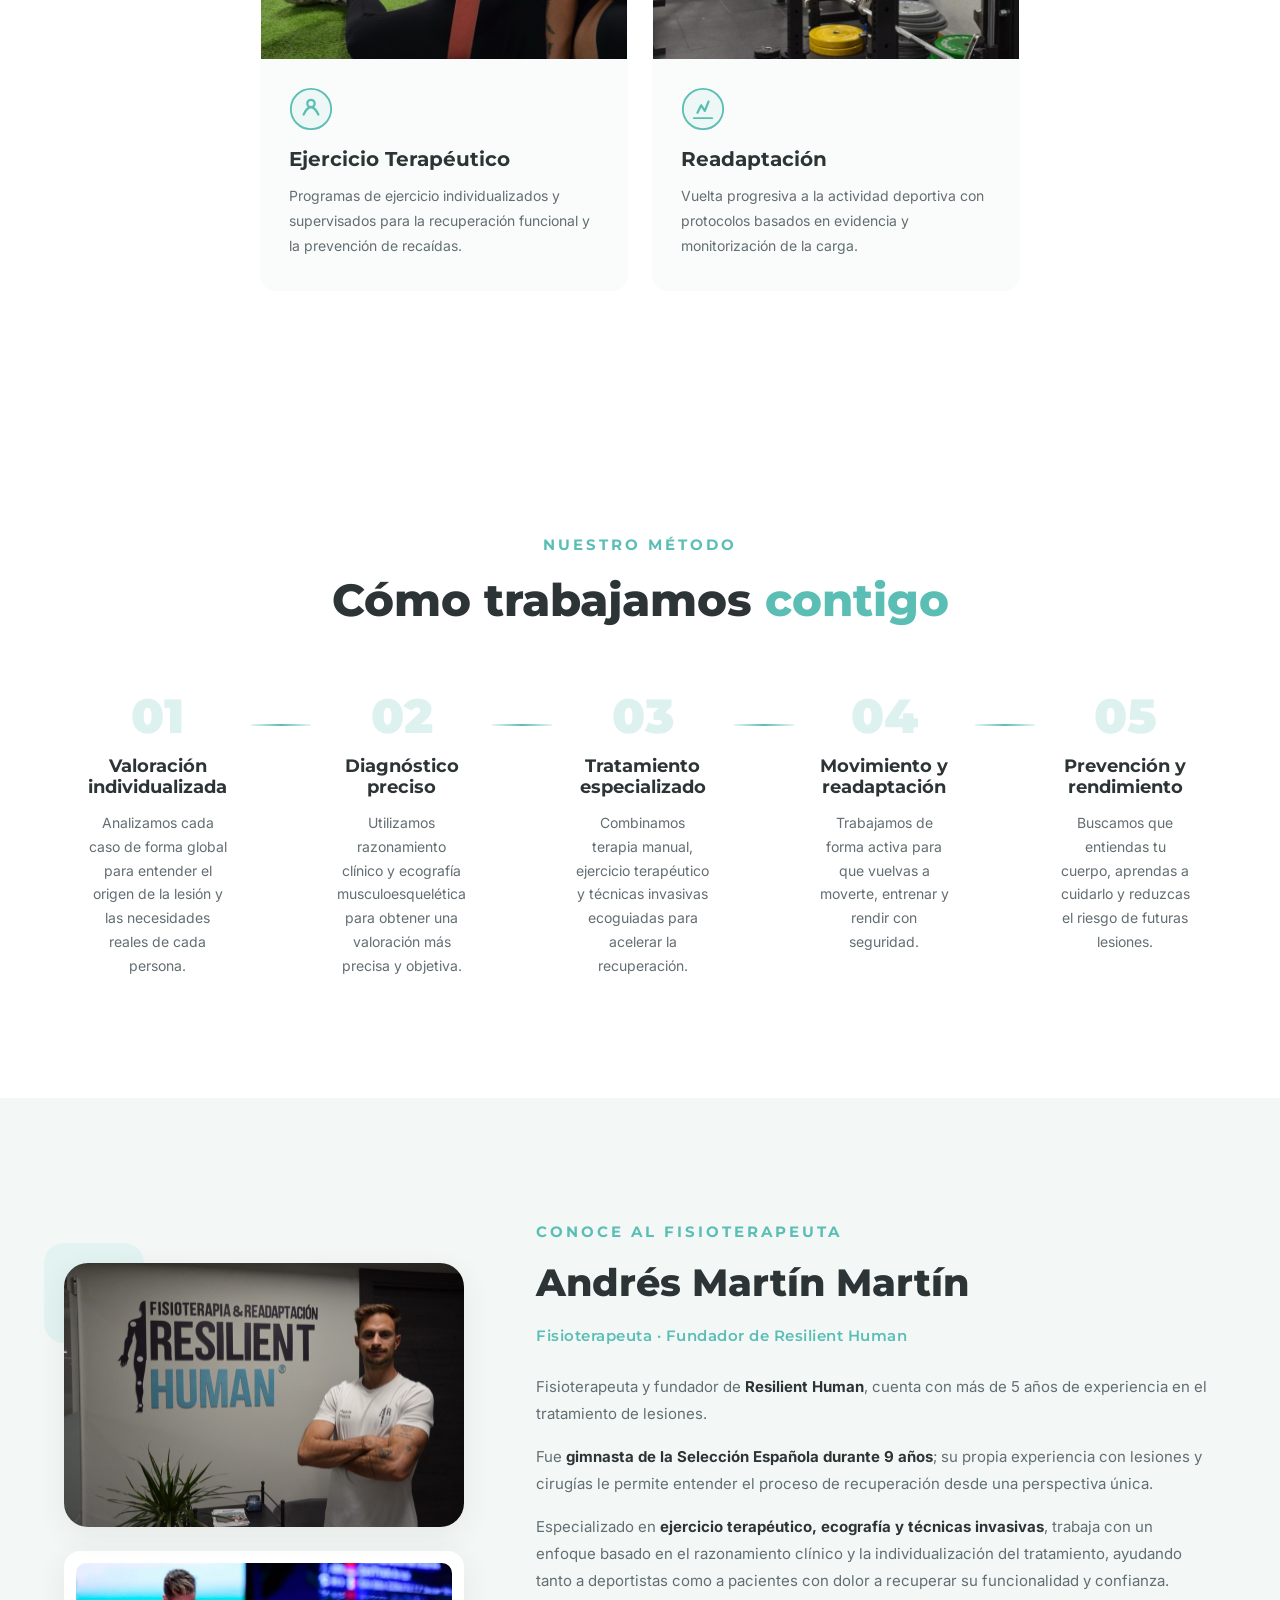
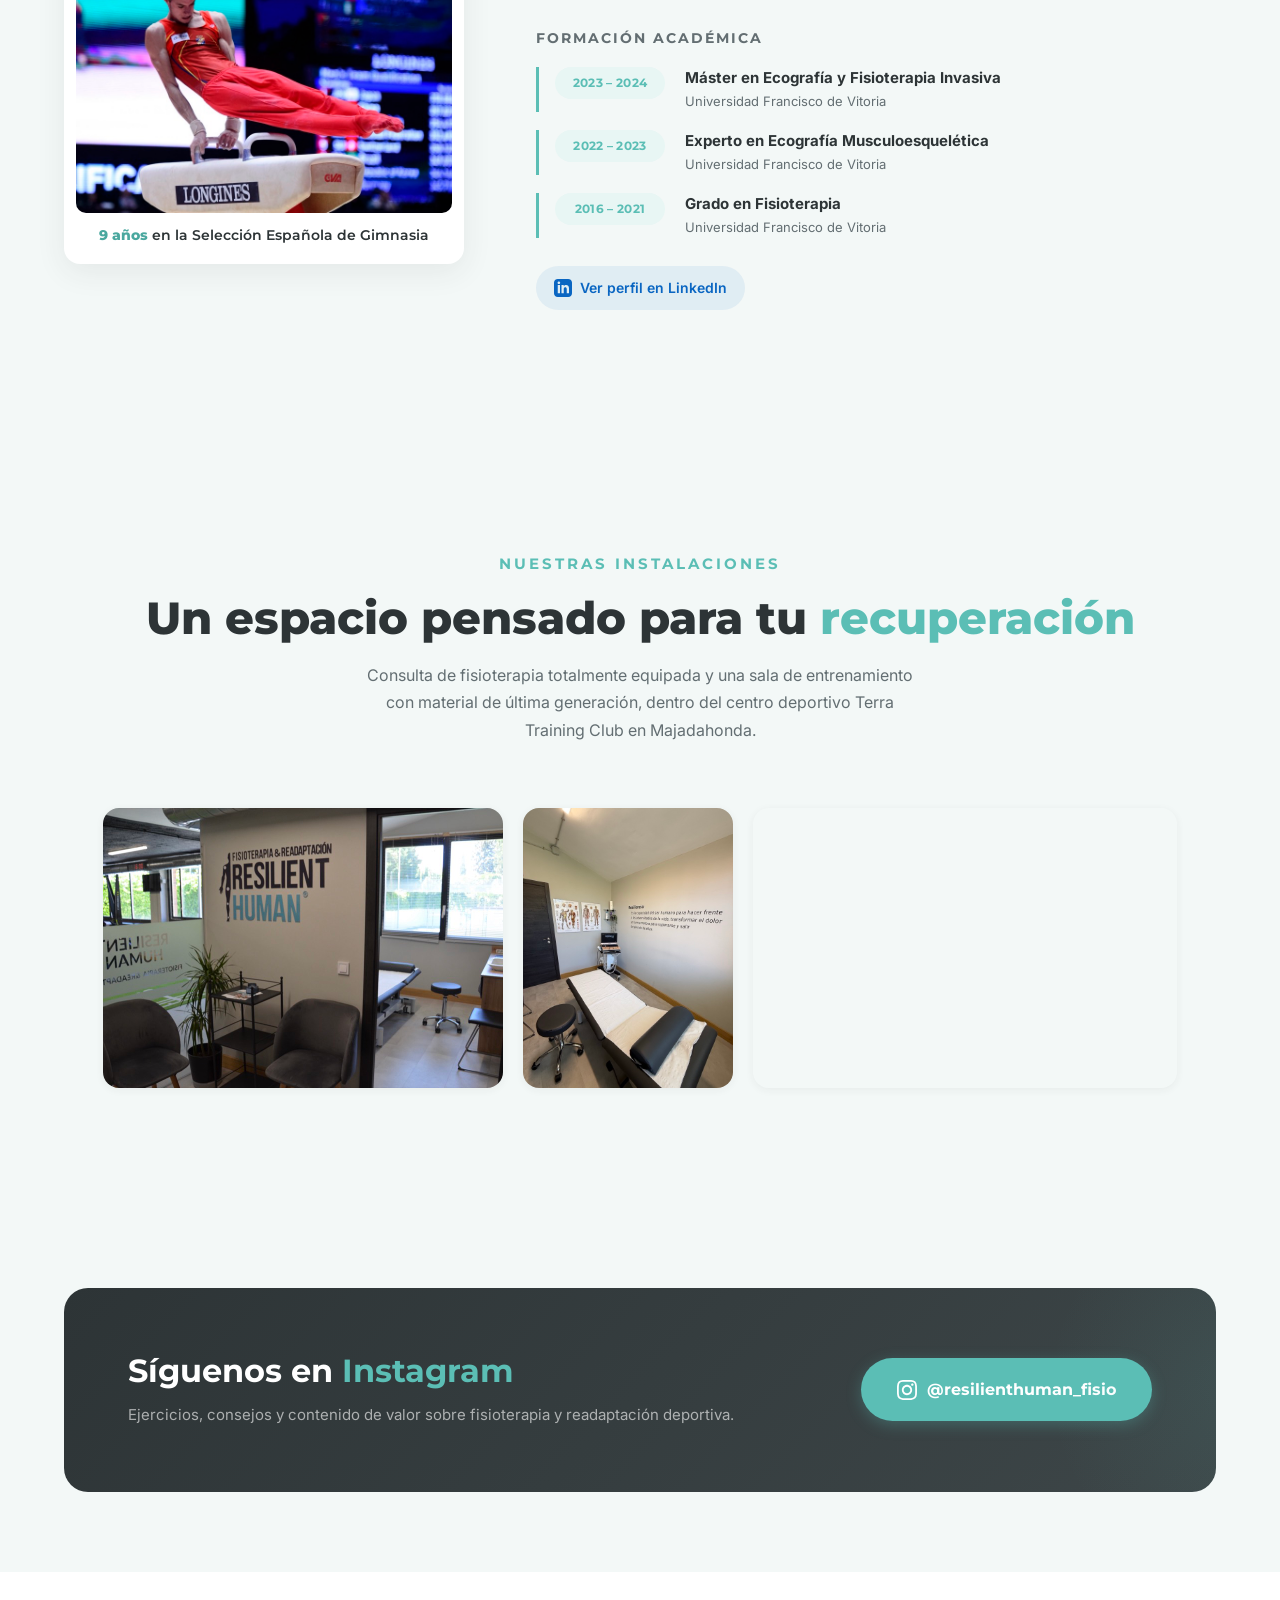
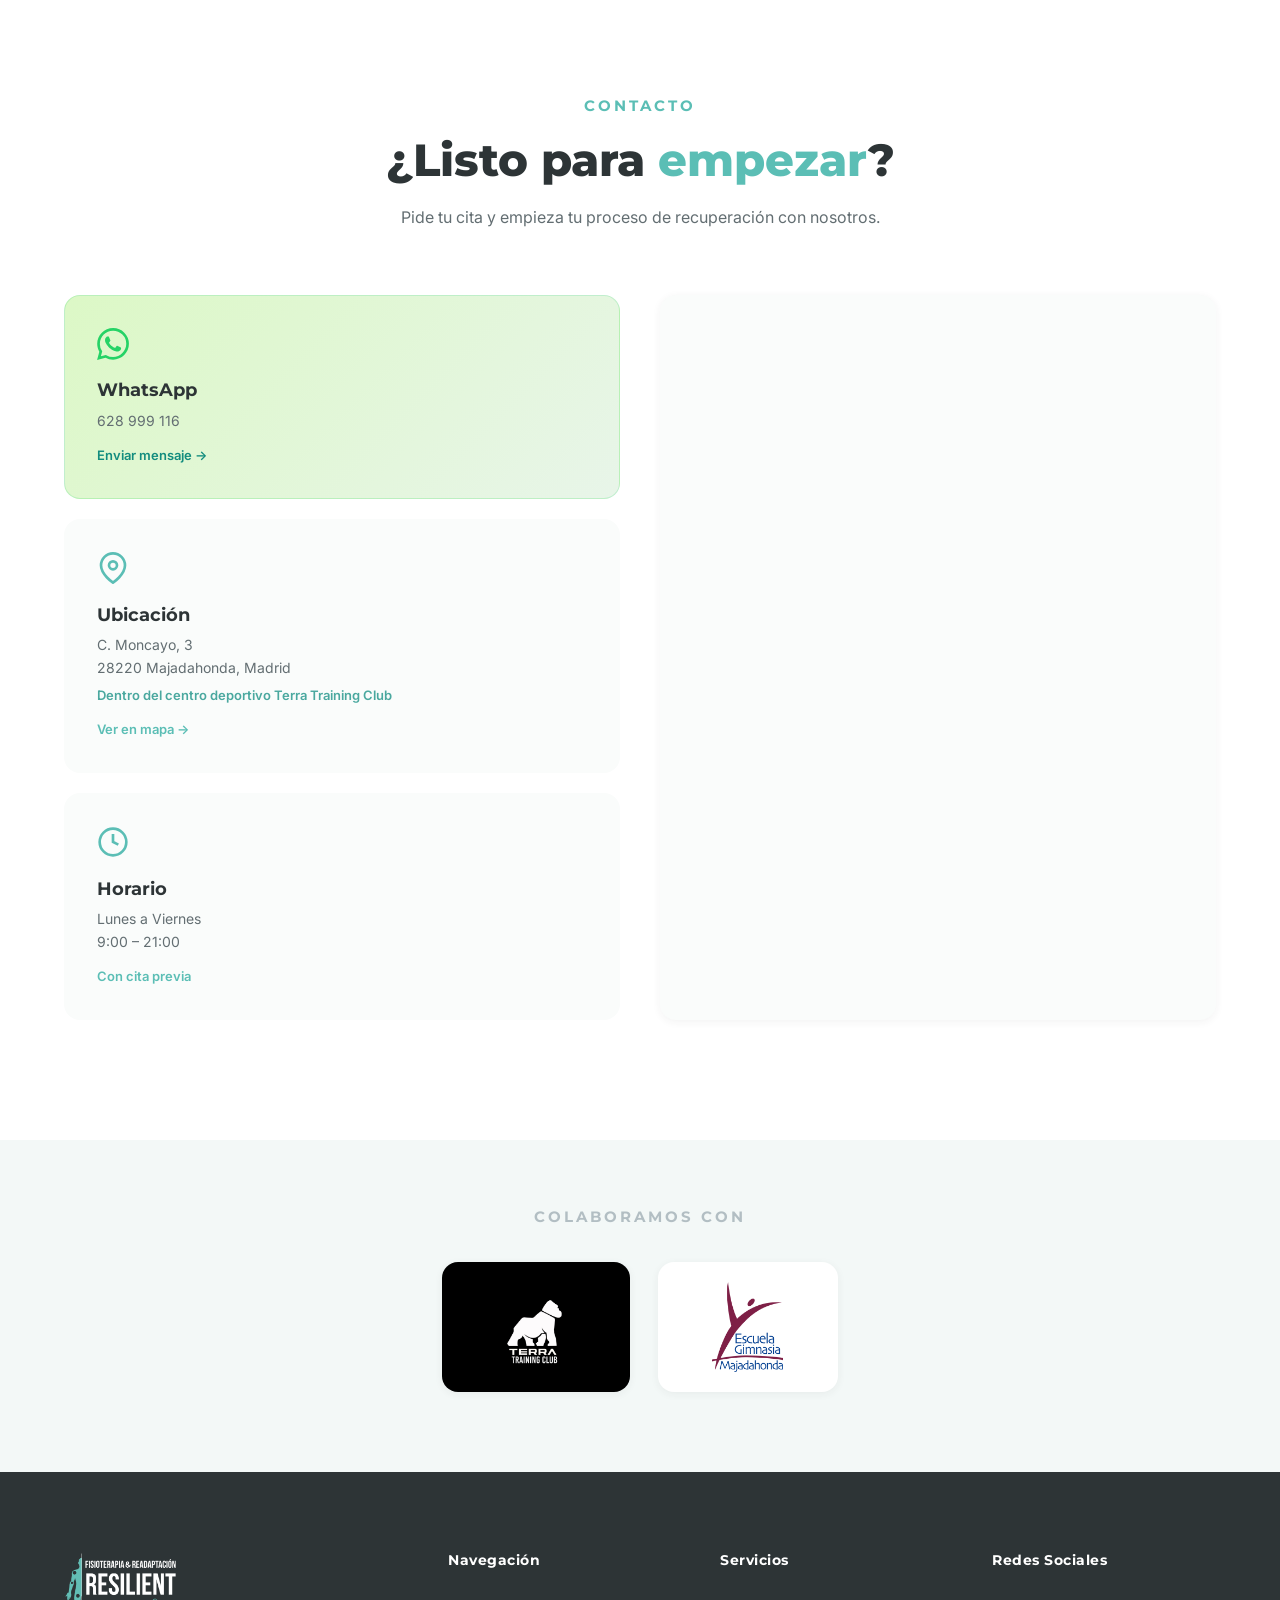
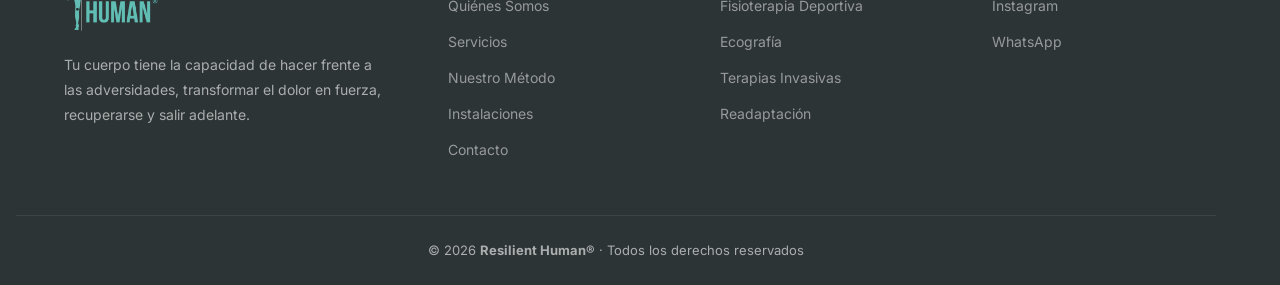
==== commit d8eefd0e: "Fix: restaurar class sobre-img perdida en el rewrite (foto gigante) y columna de fotos a 400px Co-Au" ====
--- a/index.html
+++ b/index.html
@@ -276,7 +276,7 @@
         <div class="container sobre-content">
             <div class="sobre-visual">
                 <div class="sobre-img-container">
-                    <img src="img/foto-8.jpg" srcset="img/foto-8-800.jpg 800w, img/foto-8-1200.jpg 1200w, img/foto-8.jpg 1600w" sizes="(max-width: 768px) 100vw, (max-width: 1024px) 400px, 490px" width="1600" height="1059" loading="lazy" decoding="async" alt="Andrés Martín Martín - Fisioterapeuta de Resilient Human">
+                    <img src="img/foto-8.jpg" srcset="img/foto-8-800.jpg 800w, img/foto-8-1200.jpg 1200w, img/foto-8.jpg 1600w" sizes="(max-width: 768px) 100vw, (max-width: 1024px) 400px, 490px" width="1600" height="1059" loading="lazy" decoding="async" alt="Andrés Martín Martín - Fisioterapeuta de Resilient Human" class="sobre-img">
                 </div>
                 <div class="sobre-gimnasta">
                     <img src="img/foto-9.jpg" srcset="img/foto-9-800.jpg 800w, img/foto-9-1200.jpg 1200w, img/foto-9.jpg 1600w" sizes="(max-width: 768px) 100vw, (max-width: 1024px) 400px, 490px" width="1600" height="1064" loading="lazy" decoding="async" alt="Andrés Martín compitiendo con la Selección Española de Gimnasia">
--- a/styles.css
+++ b/styles.css
@@ -427,8 +427,8 @@
 
 .sobre-content {
     display: grid;
-    grid-template-columns: 0.9fr 1.1fr;
-    gap: 80px;
+    grid-template-columns: 400px 1fr;
+    gap: 72px;
     align-items: center;
 }
 
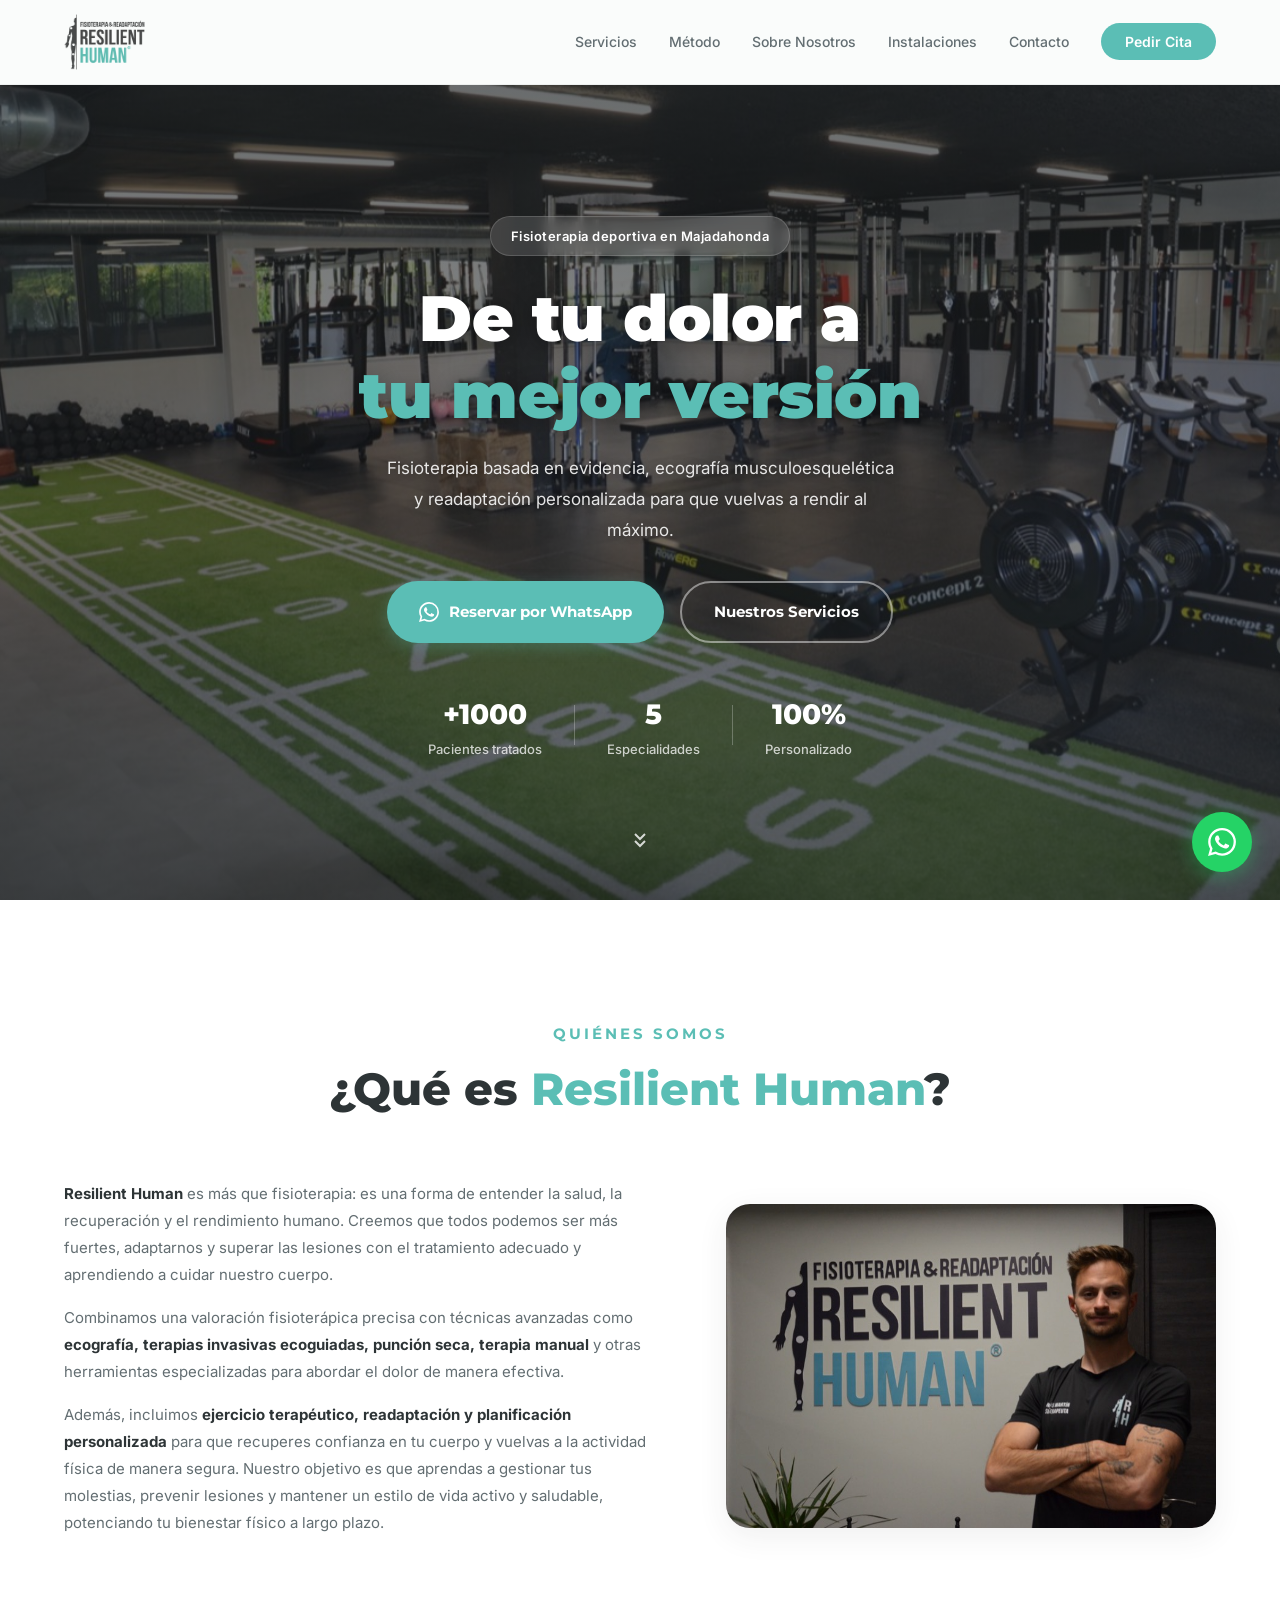
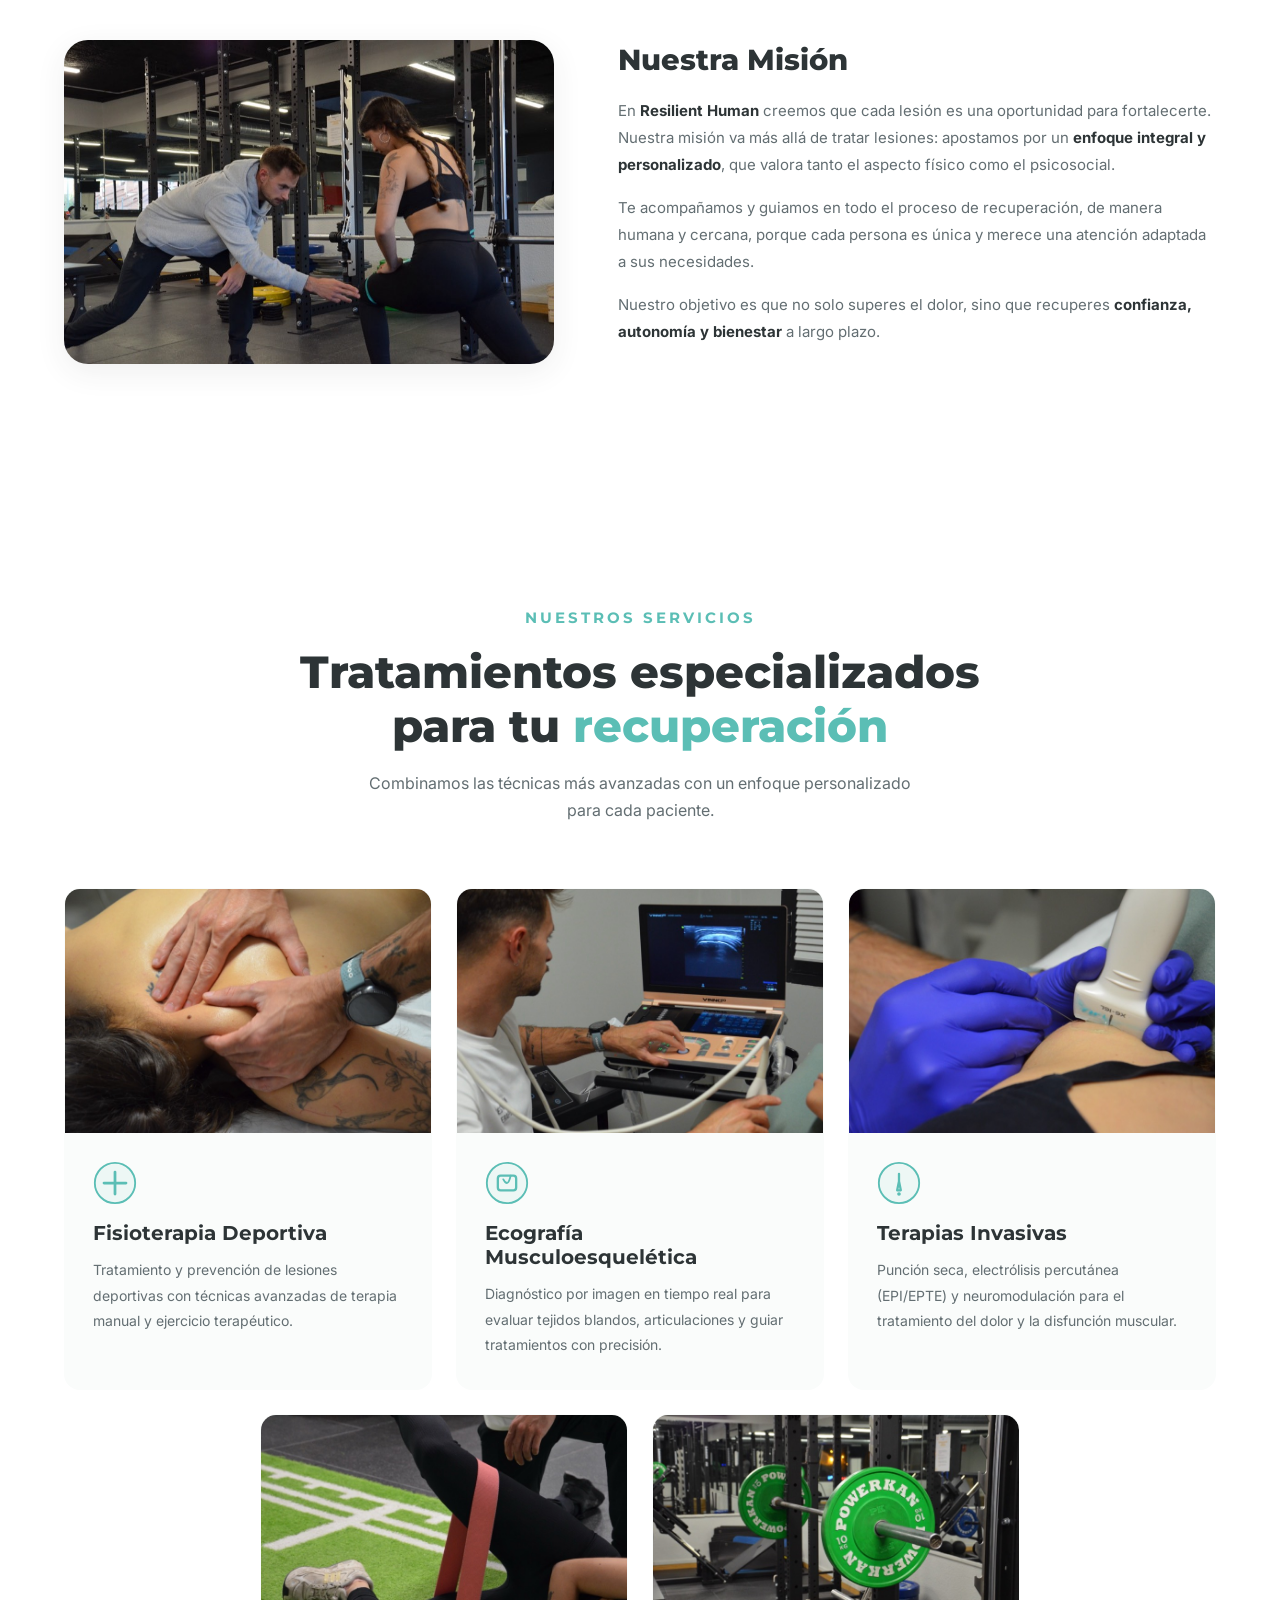
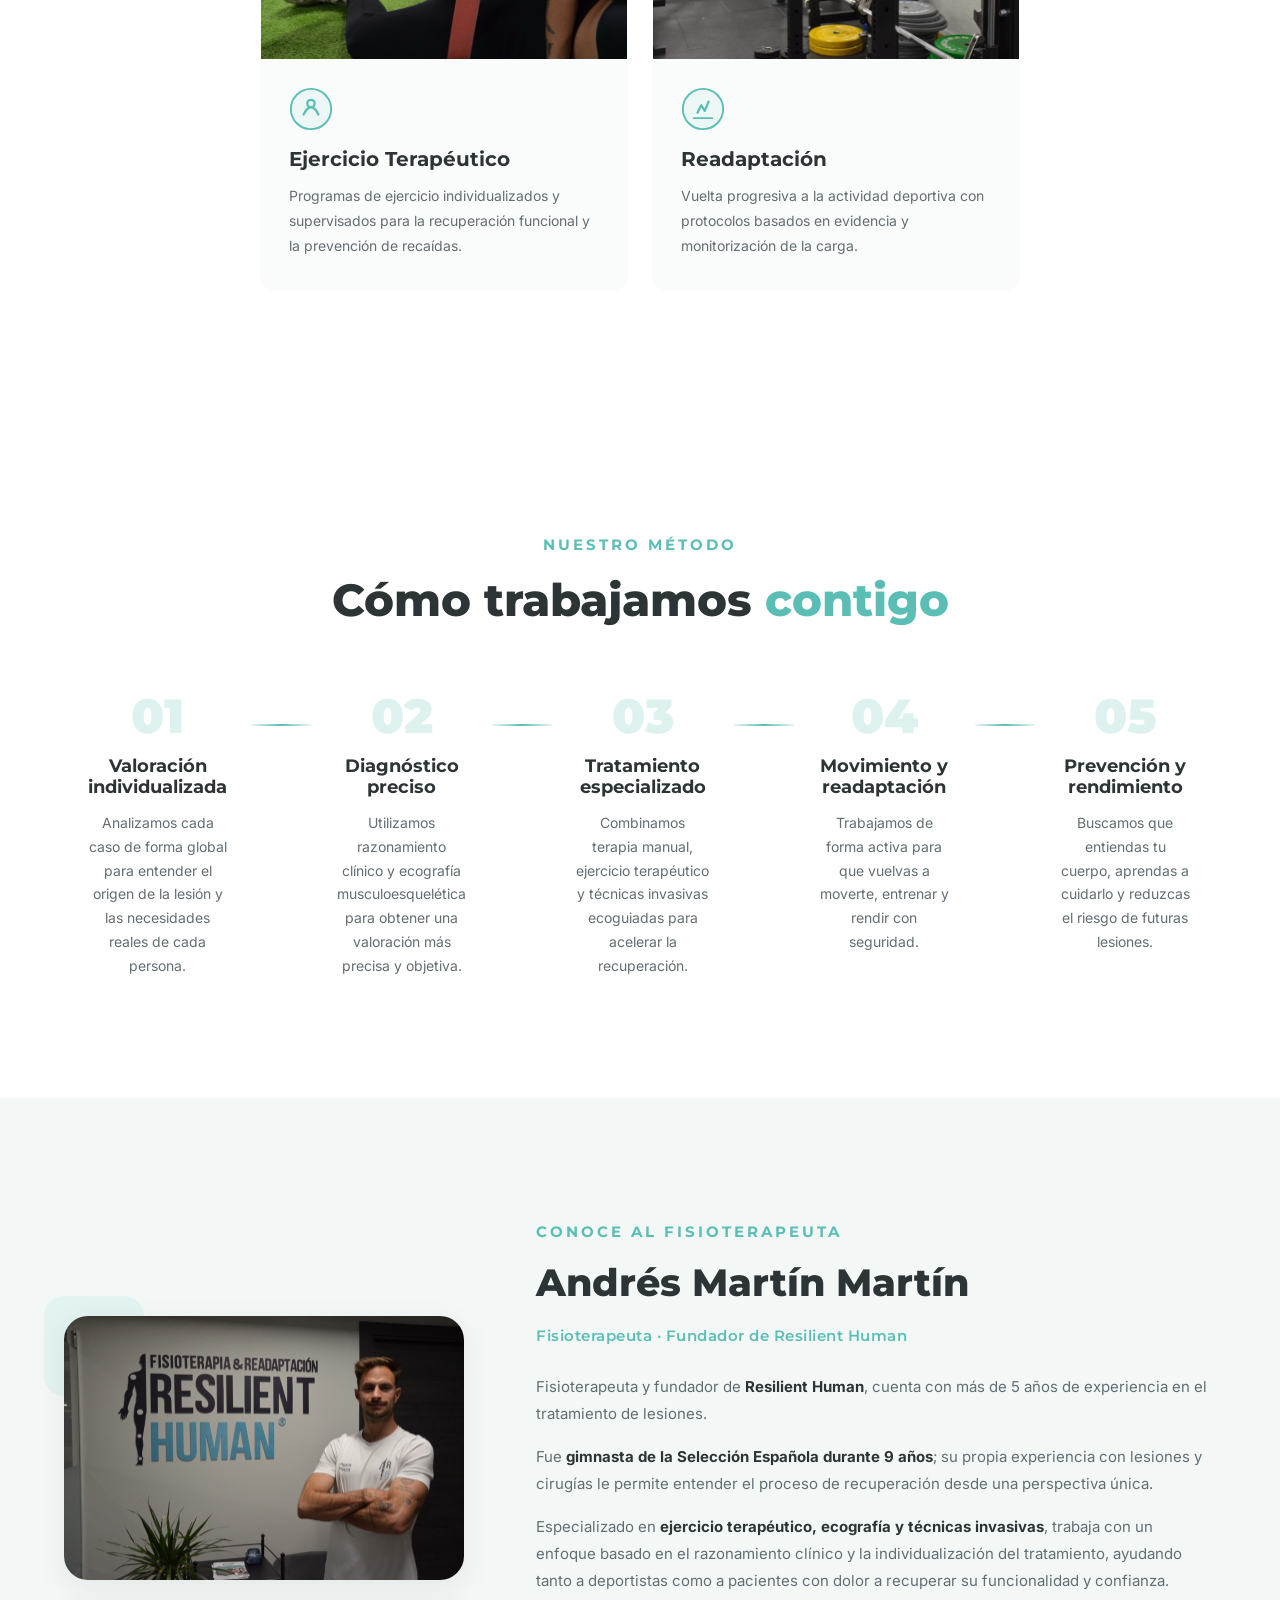
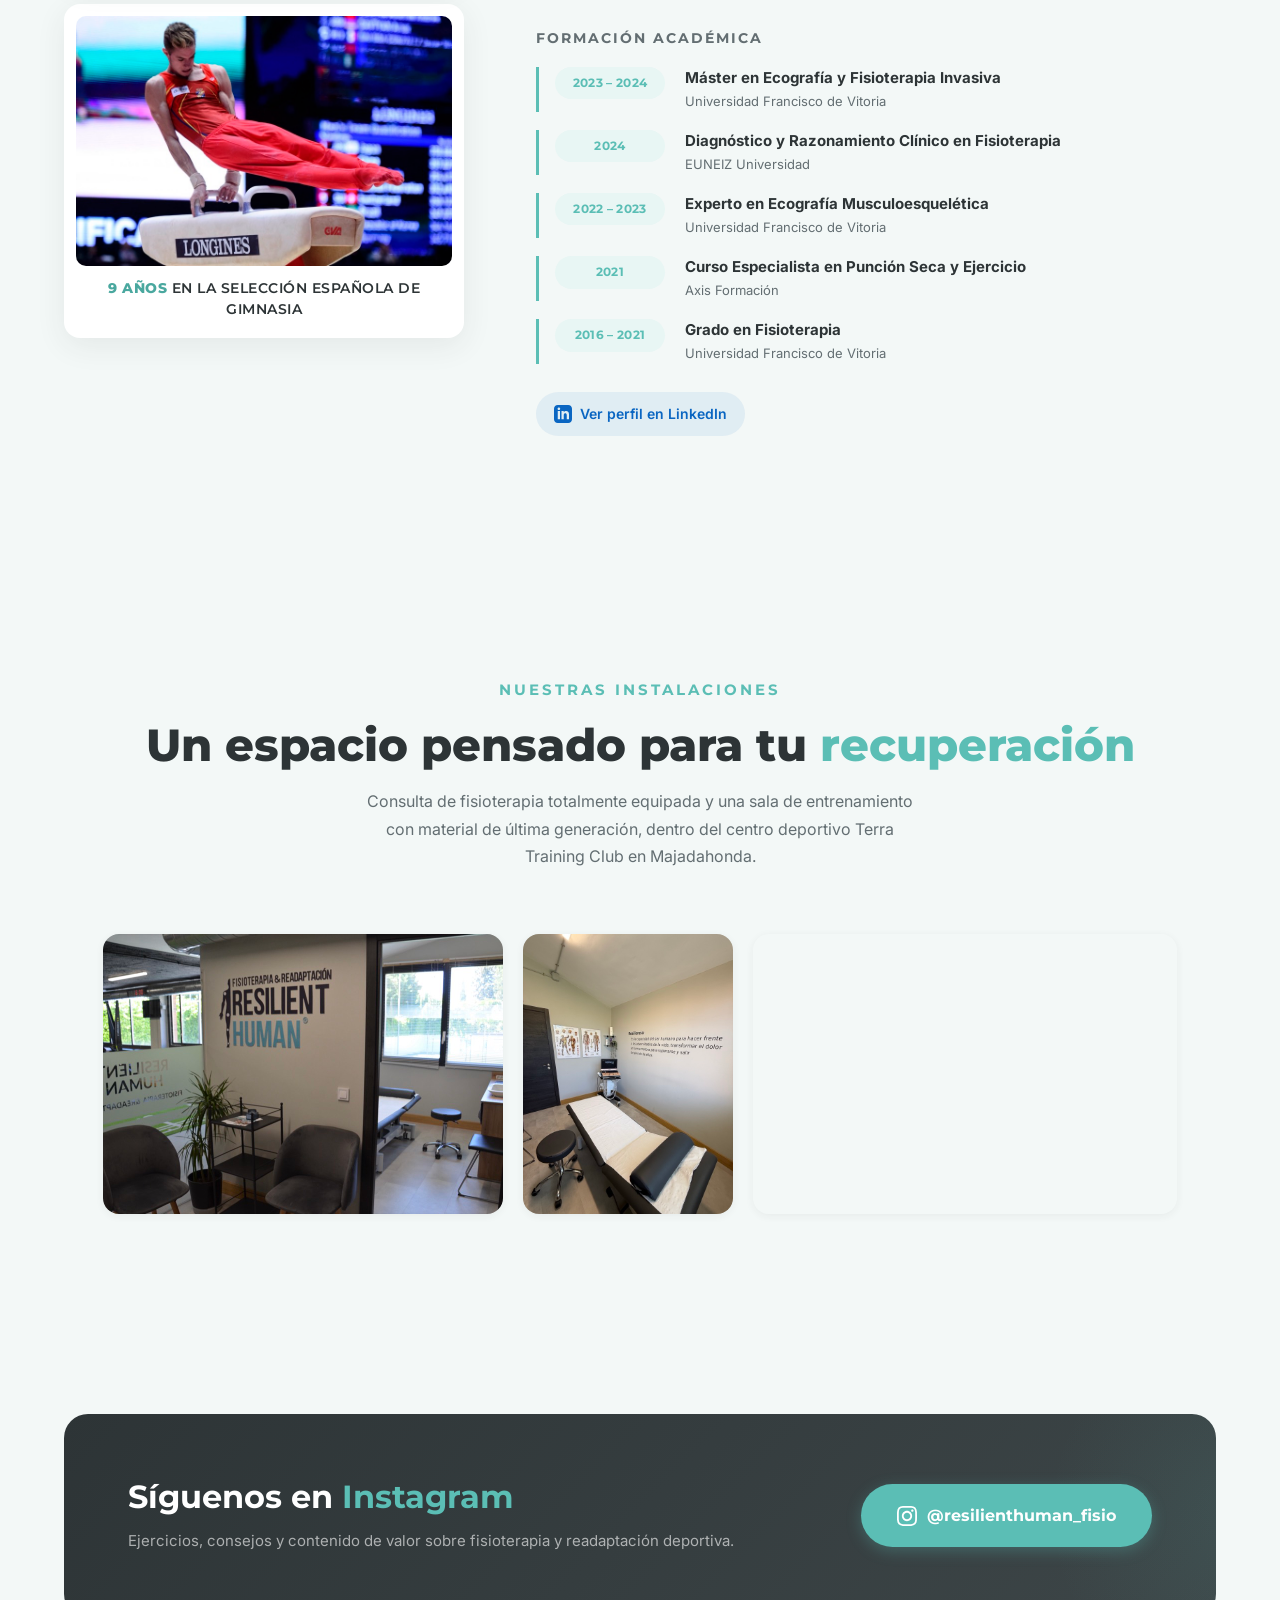
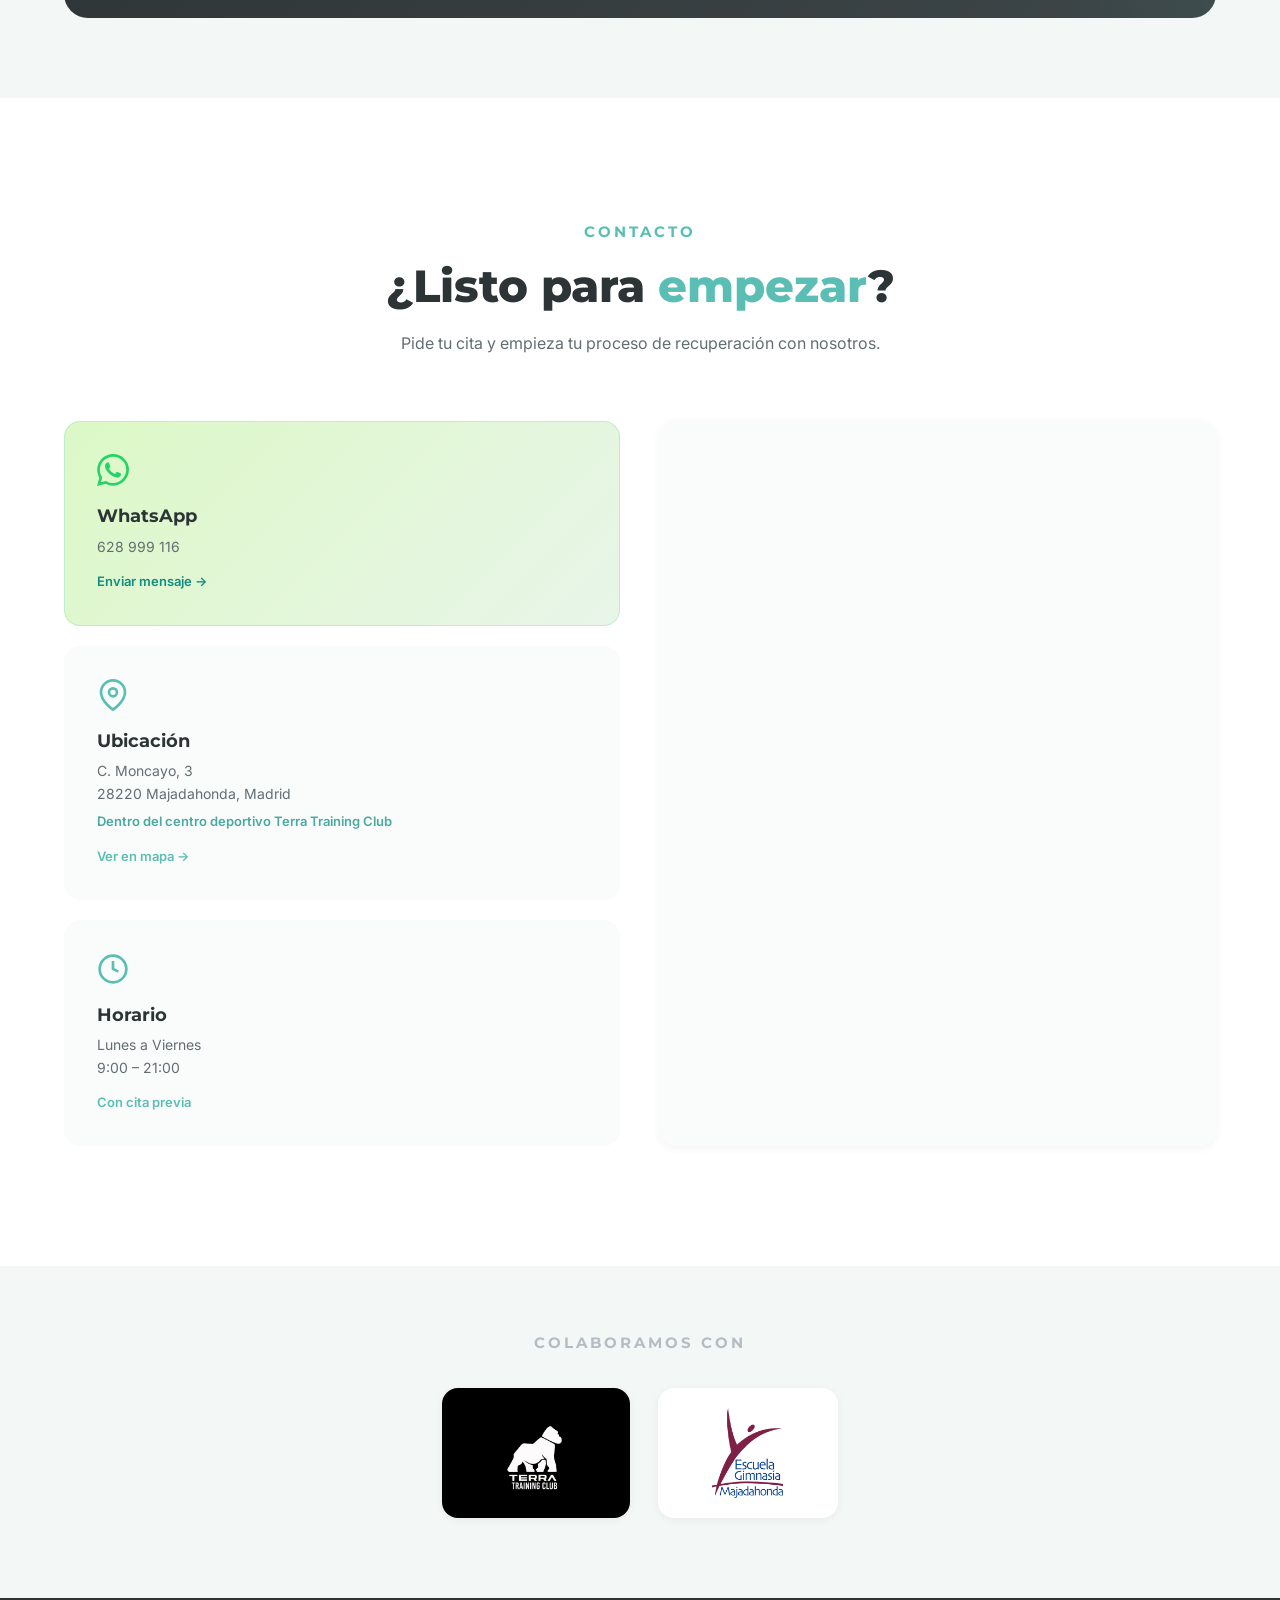
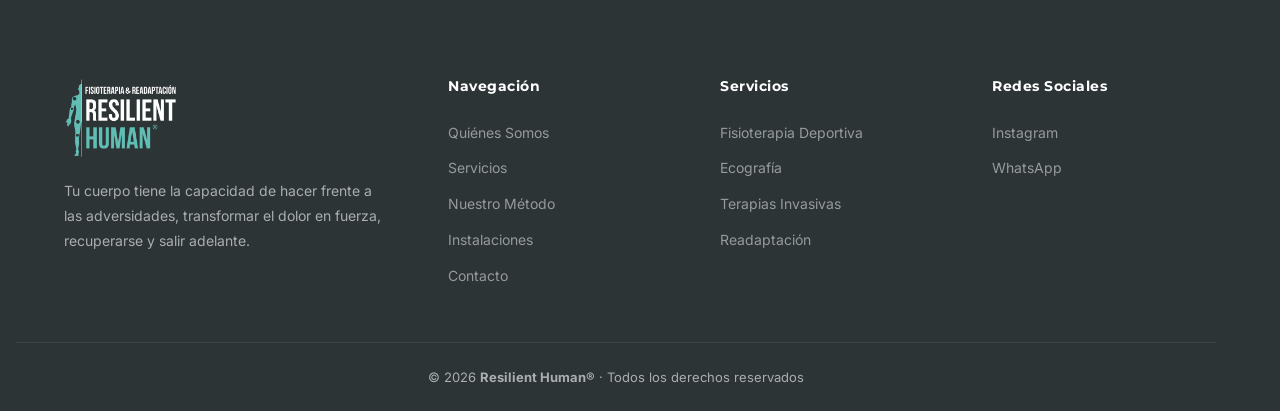
==== commit d051c5c2: "Formación: añadir cursos EUNEIZ (razonamiento clínico) y Axis (punción seca) del LinkedIn actualizad" ====
--- a/index.html
+++ b/index.html
@@ -302,10 +302,24 @@
                         </div>
                     </li>
                     <li class="edu-item">
+                        <div class="edu-year">2024</div>
+                        <div class="edu-info">
+                            <strong>Diagnóstico y Razonamiento Clínico en Fisioterapia</strong>
+                            <span>EUNEIZ Universidad</span>
+                        </div>
+                    </li>
+                    <li class="edu-item">
                         <div class="edu-year">2022 – 2023</div>
                         <div class="edu-info">
                             <strong>Experto en Ecografía Musculoesquelética</strong>
                             <span>Universidad Francisco de Vitoria</span>
+                        </div>
+                    </li>
+                    <li class="edu-item">
+                        <div class="edu-year">2021</div>
+                        <div class="edu-info">
+                            <strong>Curso Especialista en Punción Seca y Ejercicio</strong>
+                            <span>Axis Formación</span>
                         </div>
                     </li>
                     <li class="edu-item">
--- a/styles.css
+++ b/styles.css
@@ -1352,6 +1352,8 @@
     text-align: center;
     line-height: 1.5;
     padding: 12px 8px 6px;
+    text-transform: uppercase;
+    letter-spacing: 0.5px;
 }
 
 .sobre-gimnasta-caption strong {
@@ -2089,13 +2091,9 @@
     .mobile-action-bar { transition: none; }
 }
 
-/* Móvil: sin la foto grande del fisio tras el enlace de LinkedIn (petición cliente) */
+/* Móvil: foto del fisio bajo la bio, tarjeta de gimnasta debajo */
 @media (max-width: 768px) {
-    .sobre-img-container {
-        display: none;
-    }
-
     .sobre-gimnasta {
-        margin-top: 0;
-    }
-}
+        margin-top: 16px;
+    }
+}
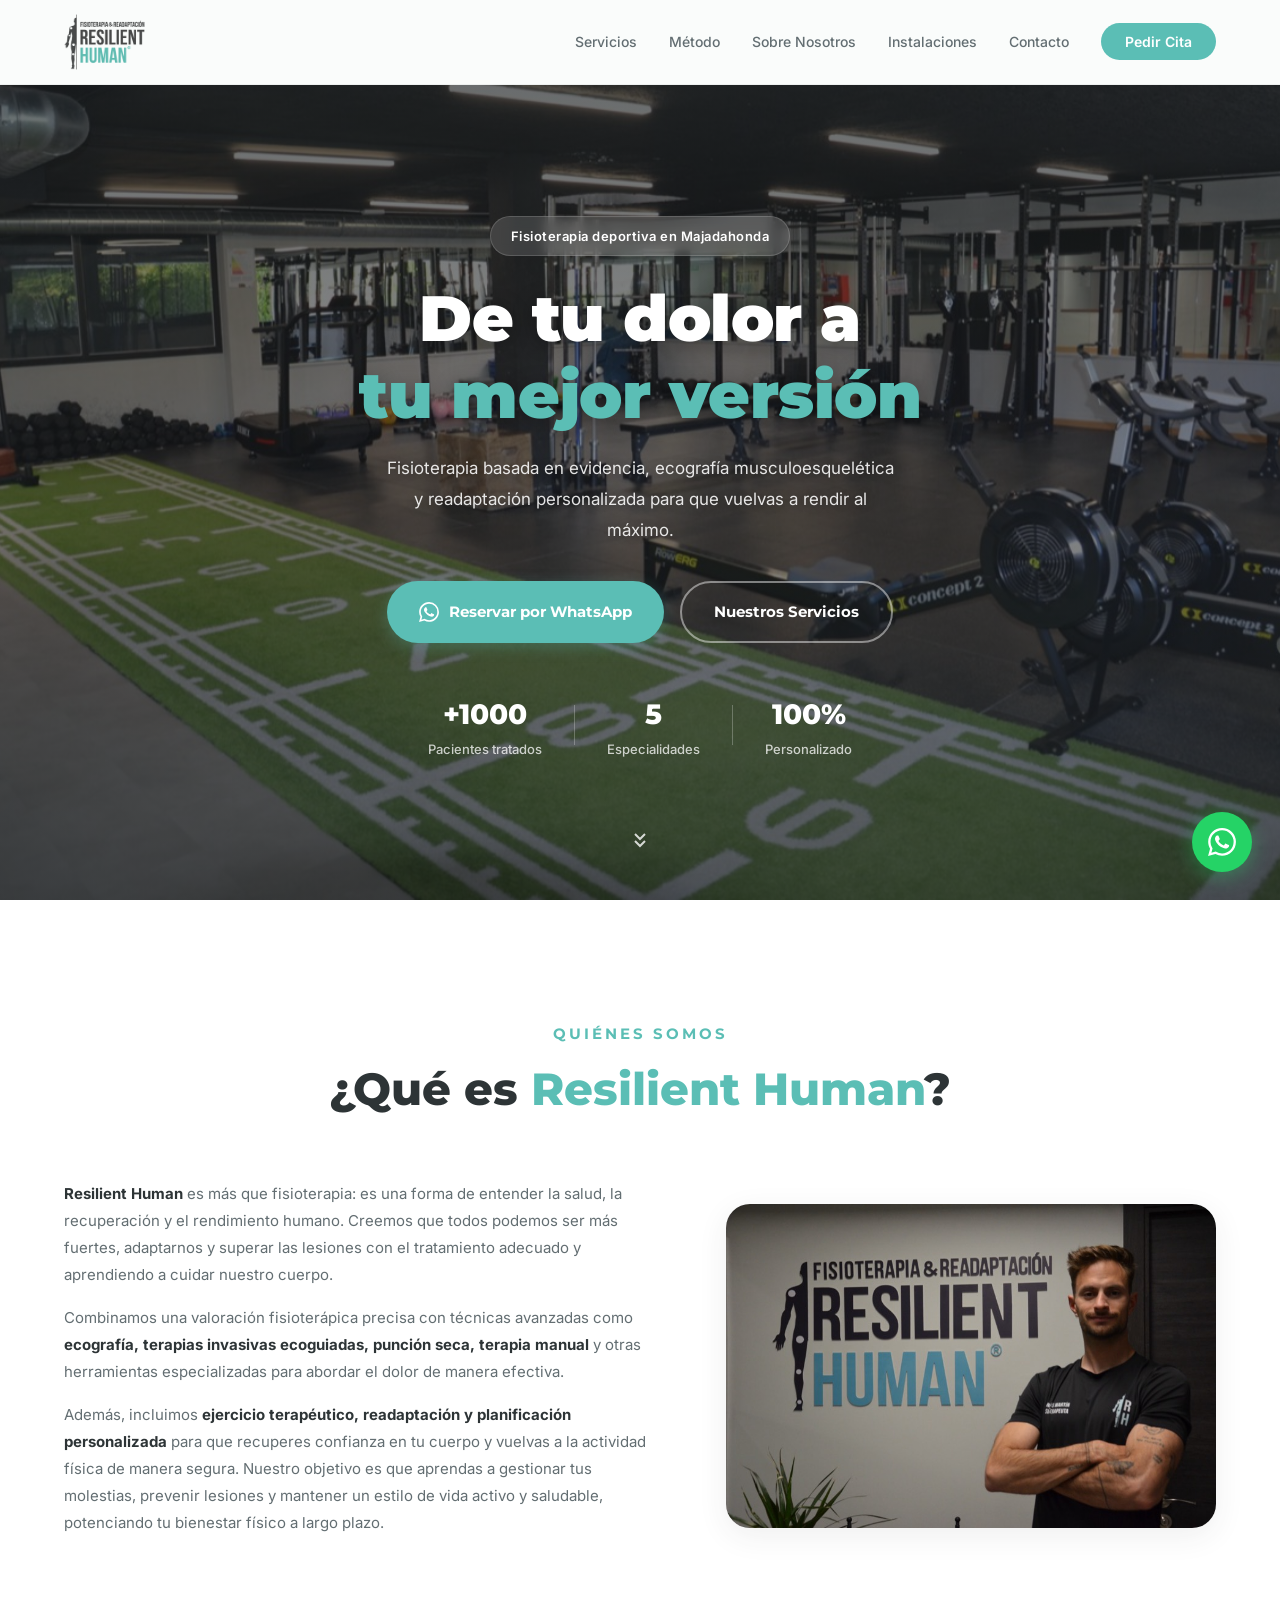
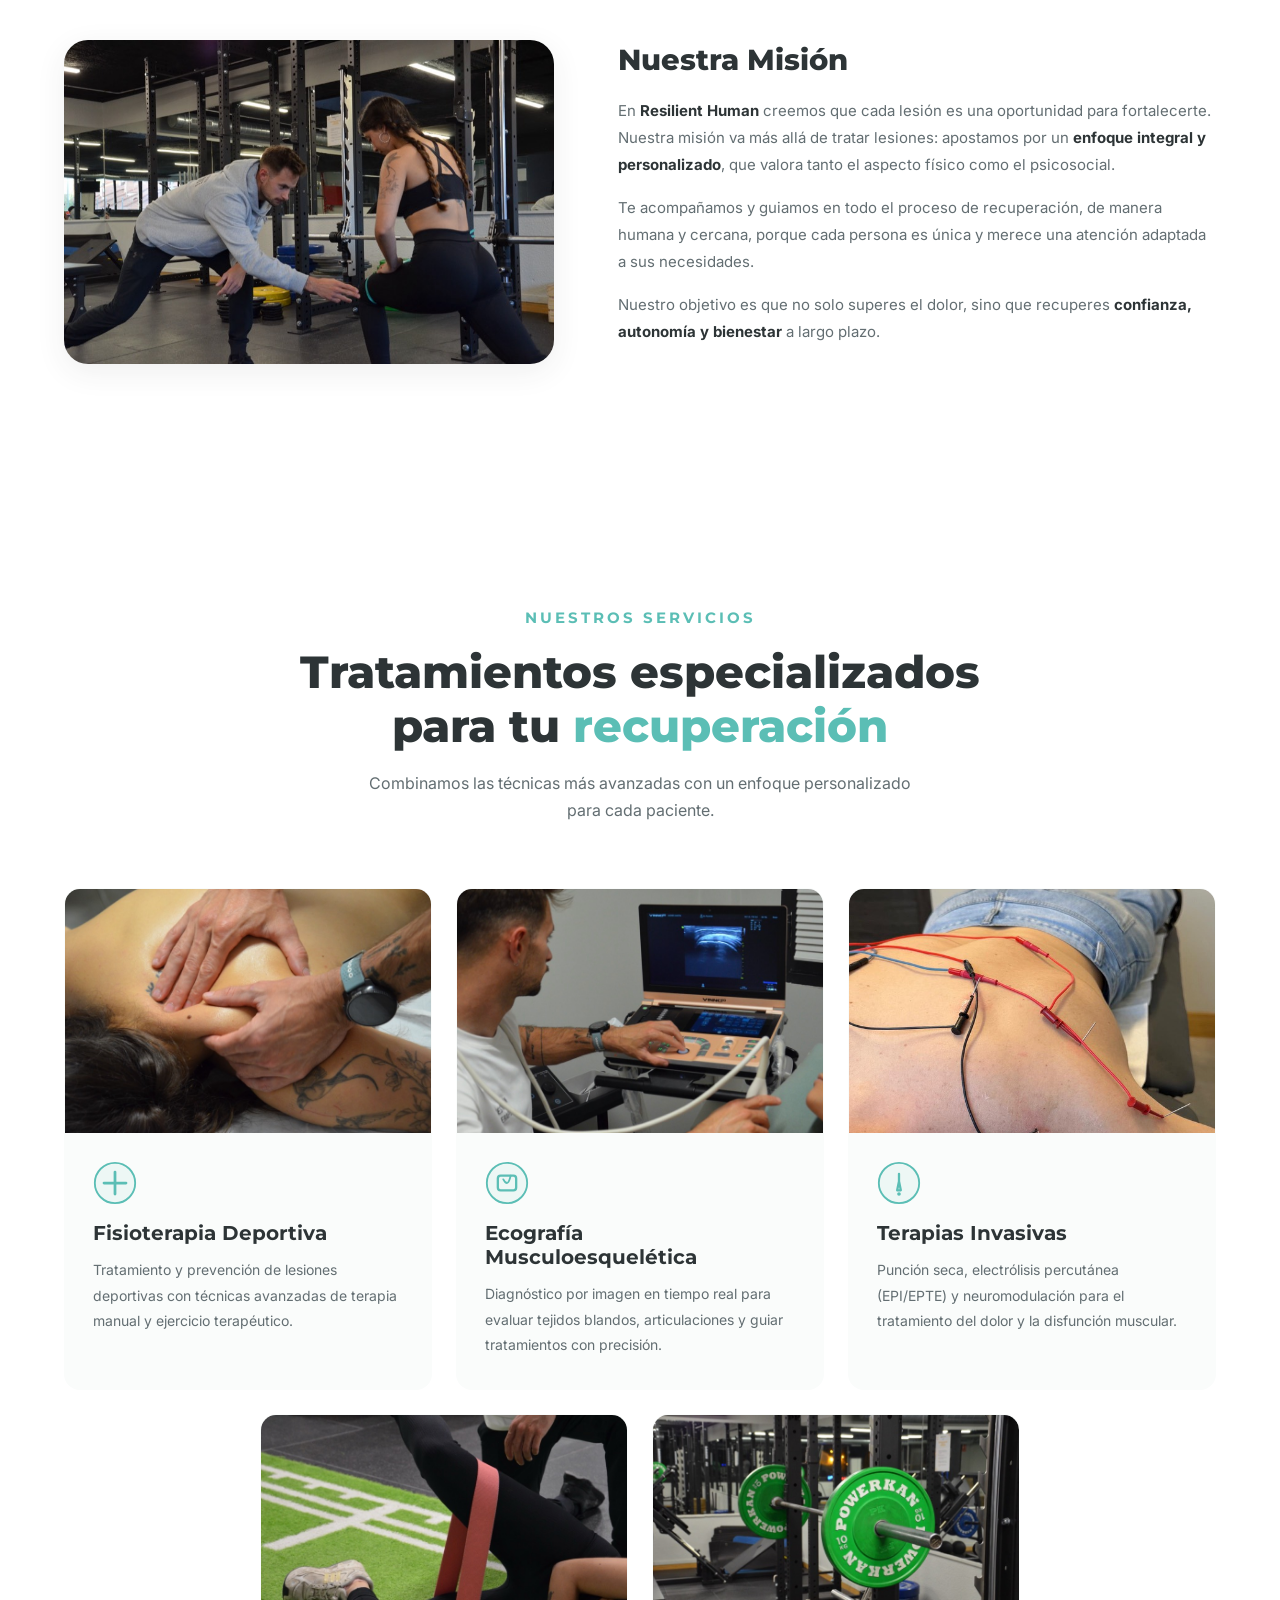
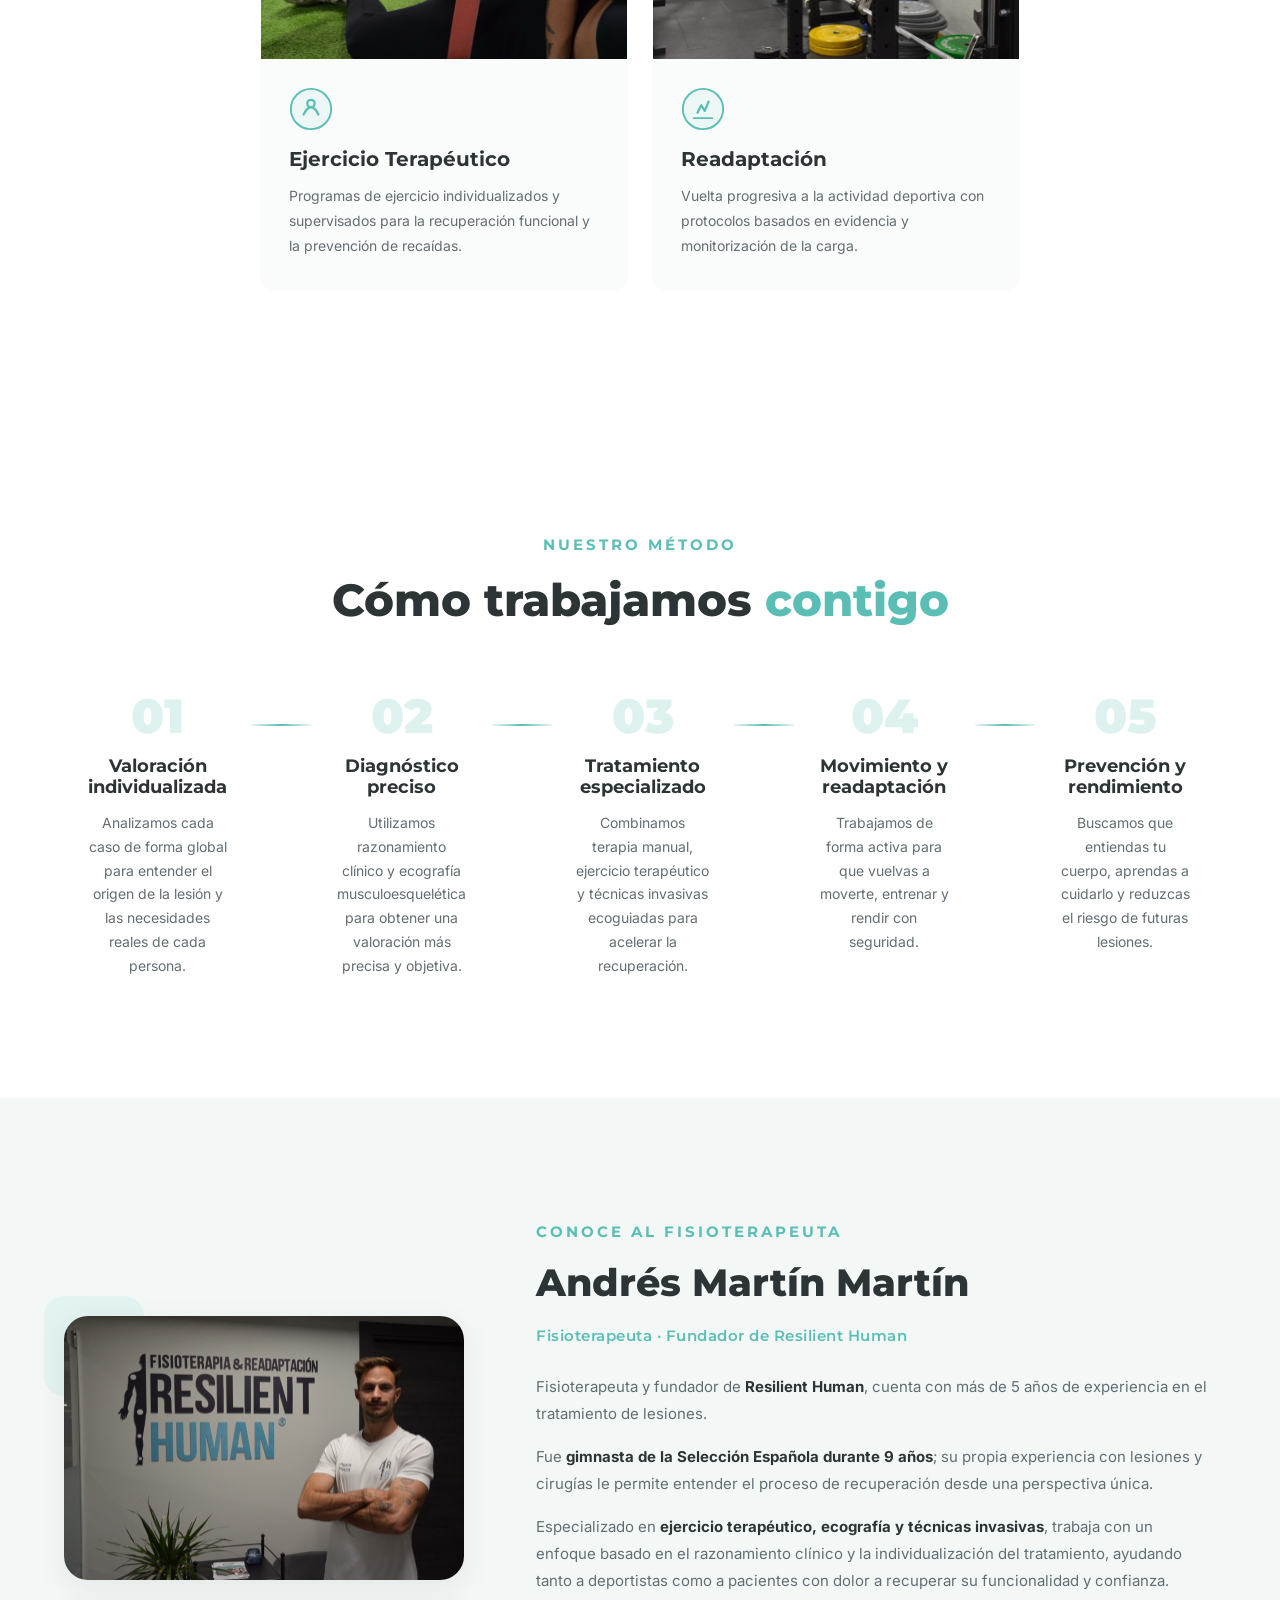
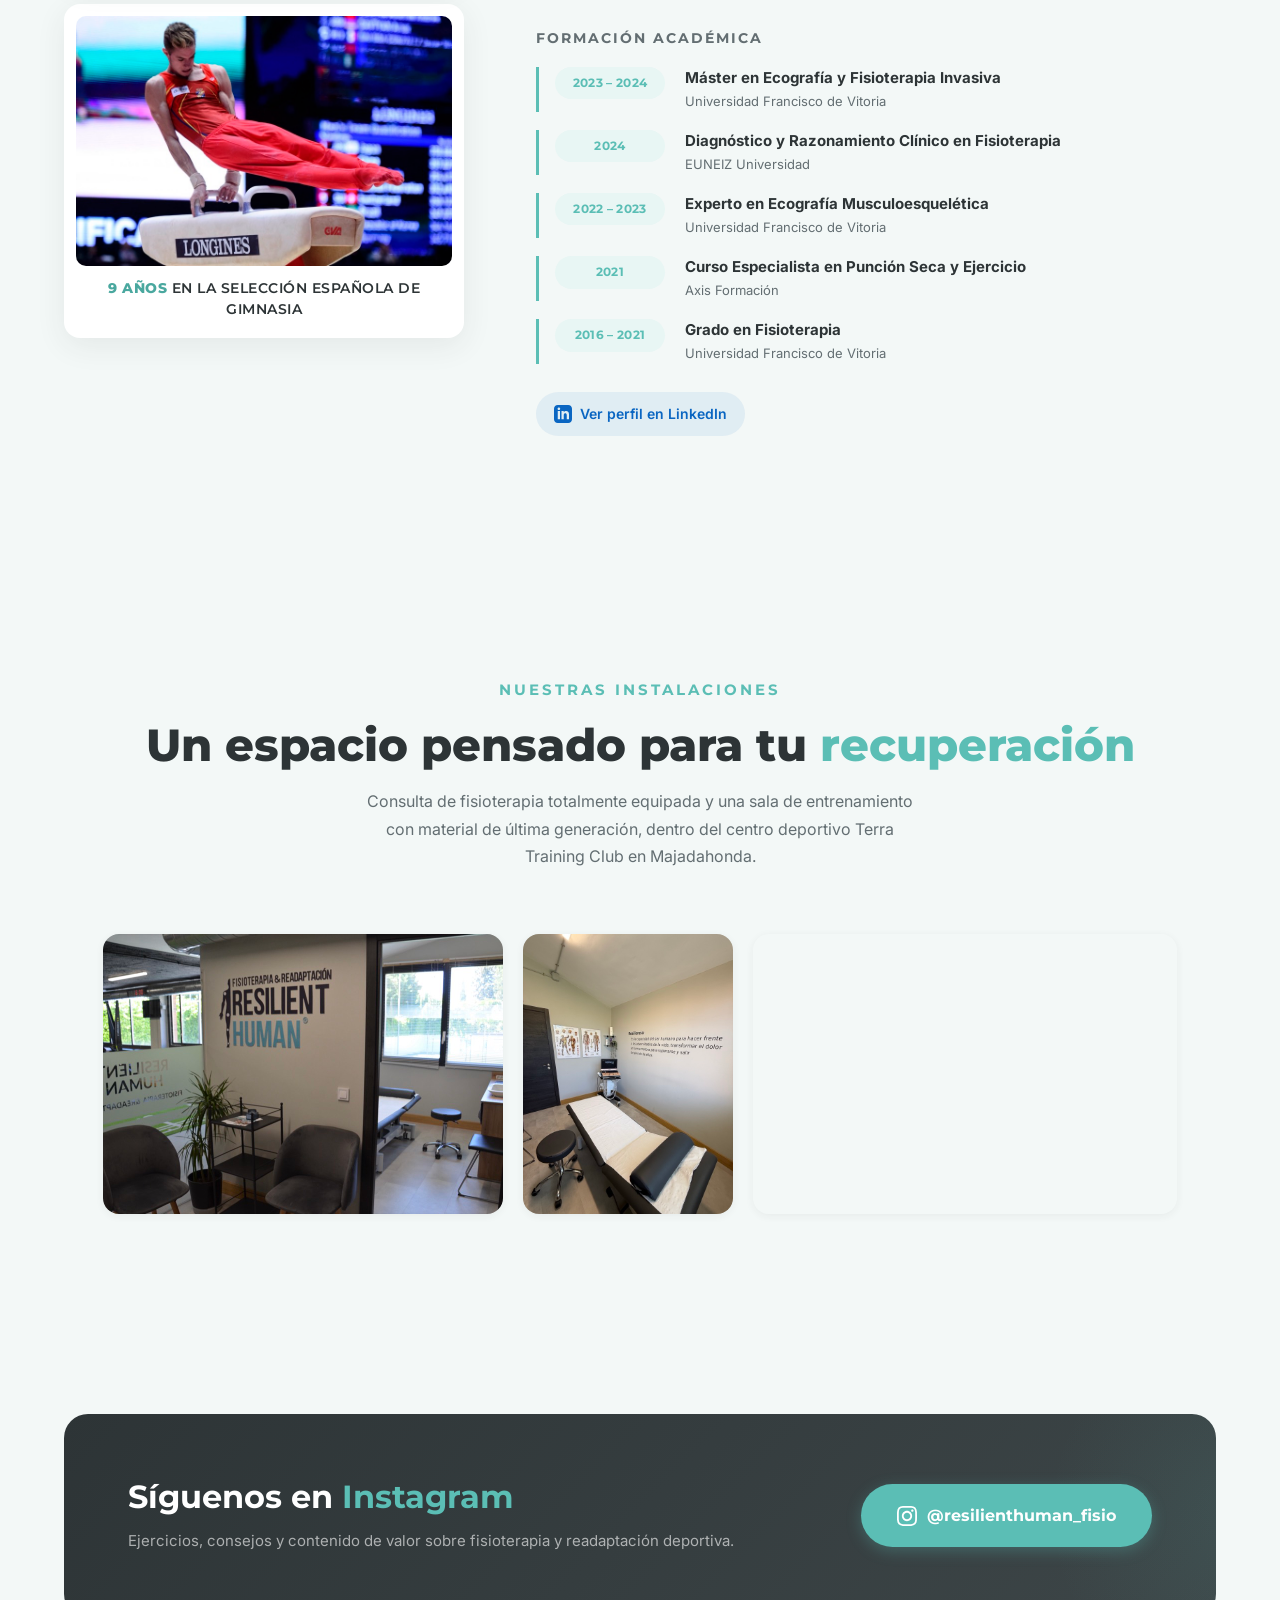
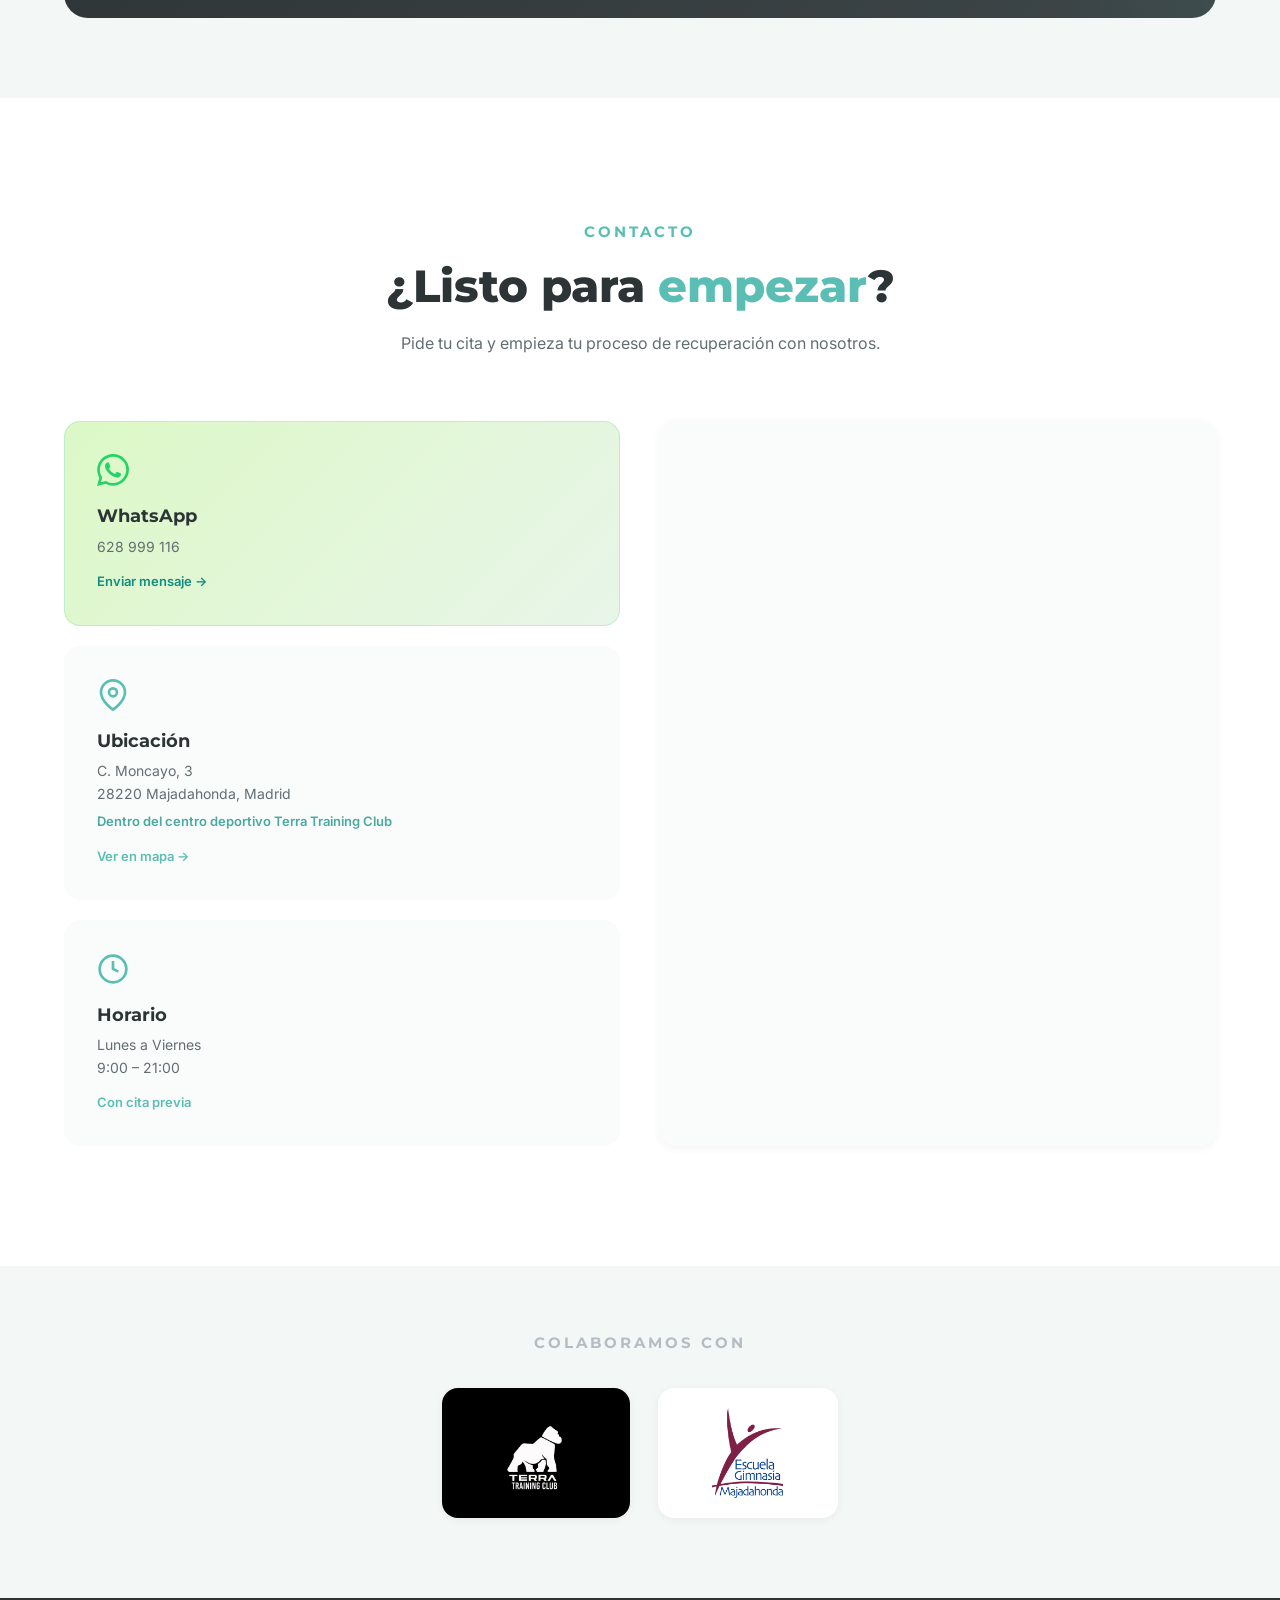
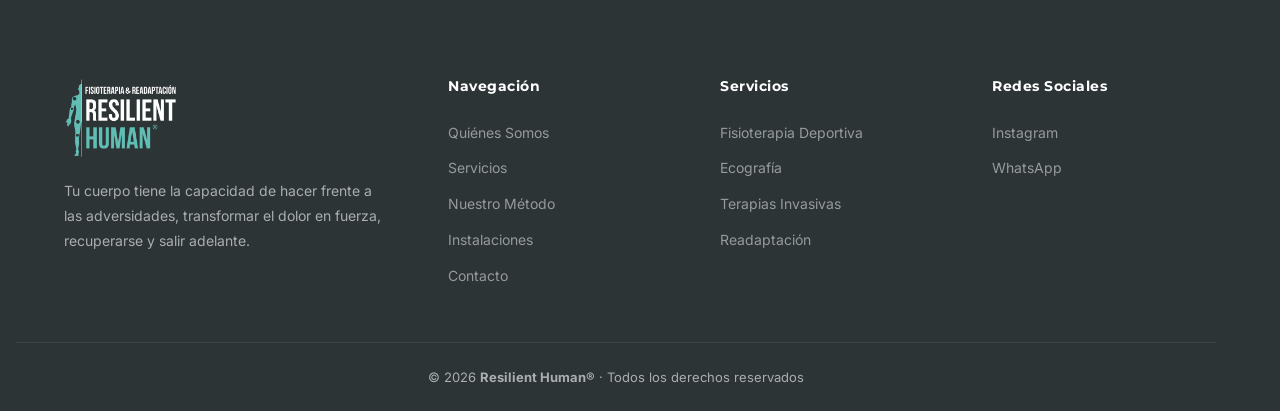
==== commit 92ee838b: "Servicios: nueva foto de terapias invasivas (electropunción) sustituye a foto-5 Co-Authored-By: Clau" ====
--- a/index.html
+++ b/index.html
@@ -174,7 +174,7 @@
                         <h3>Terapias Invasivas</h3>
                     </div>
                     <div class="servicio-photo">
-                        <img src="img/foto-5.jpg" srcset="img/foto-5-800.jpg 800w, img/foto-5-1200.jpg 1200w, img/foto-5.jpg 1600w" sizes="(max-width: 768px) 100vw, (max-width: 1024px) 46vw, 380px" width="1600" height="1059" loading="lazy" decoding="async" alt="Terapias invasivas ecoguiadas">
+                        <img src="img/foto-13.jpg" srcset="img/foto-13-800.jpg 589w, img/foto-13-1200.jpg 883w, img/foto-13.jpg 1178w" sizes="(max-width: 768px) 100vw, (max-width: 1024px) 46vw, 380px" width="1178" height="1600" loading="lazy" decoding="async" alt="Electrólisis percutánea y punción seca en Resilient Human">
                     </div>
                     <div class="servicio-body">
                         <p>Punción seca, electrólisis percutánea (EPI/EPTE) y neuromodulación para el tratamiento del dolor y la disfunción muscular.</p>
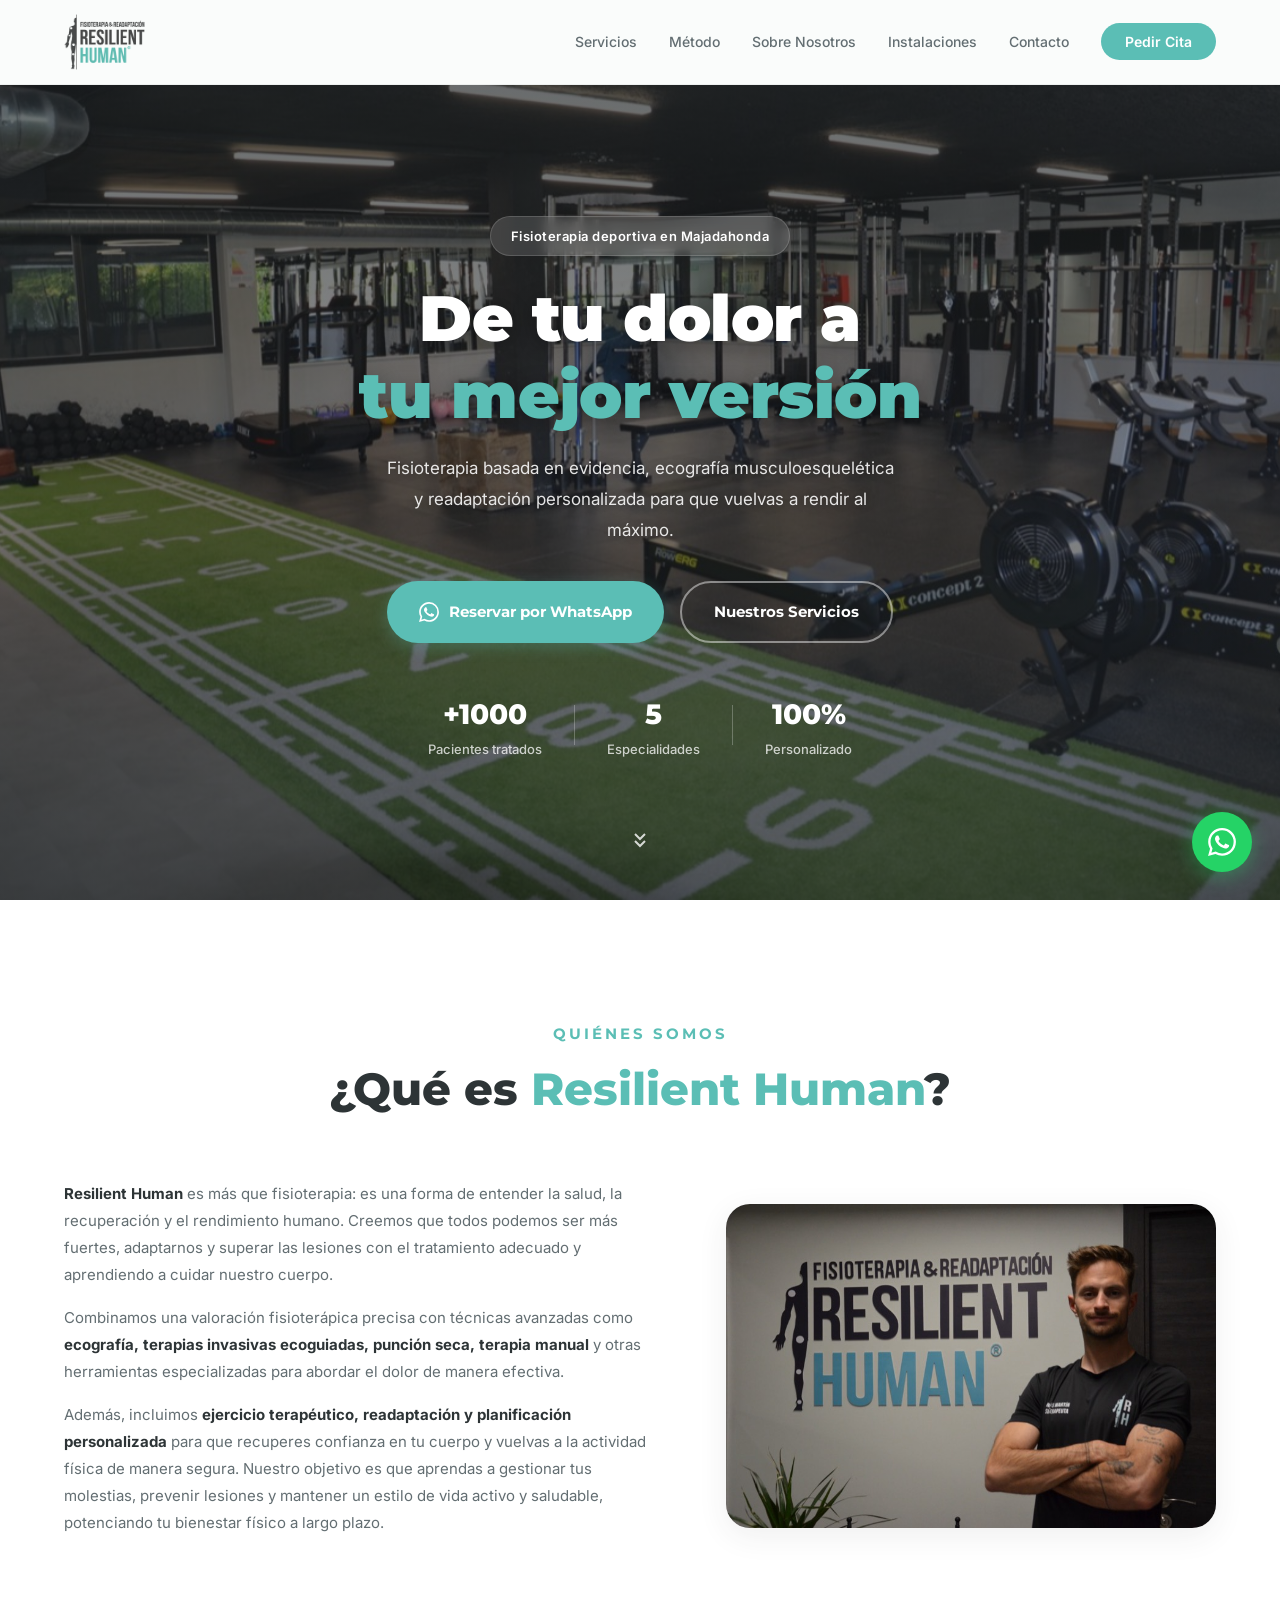
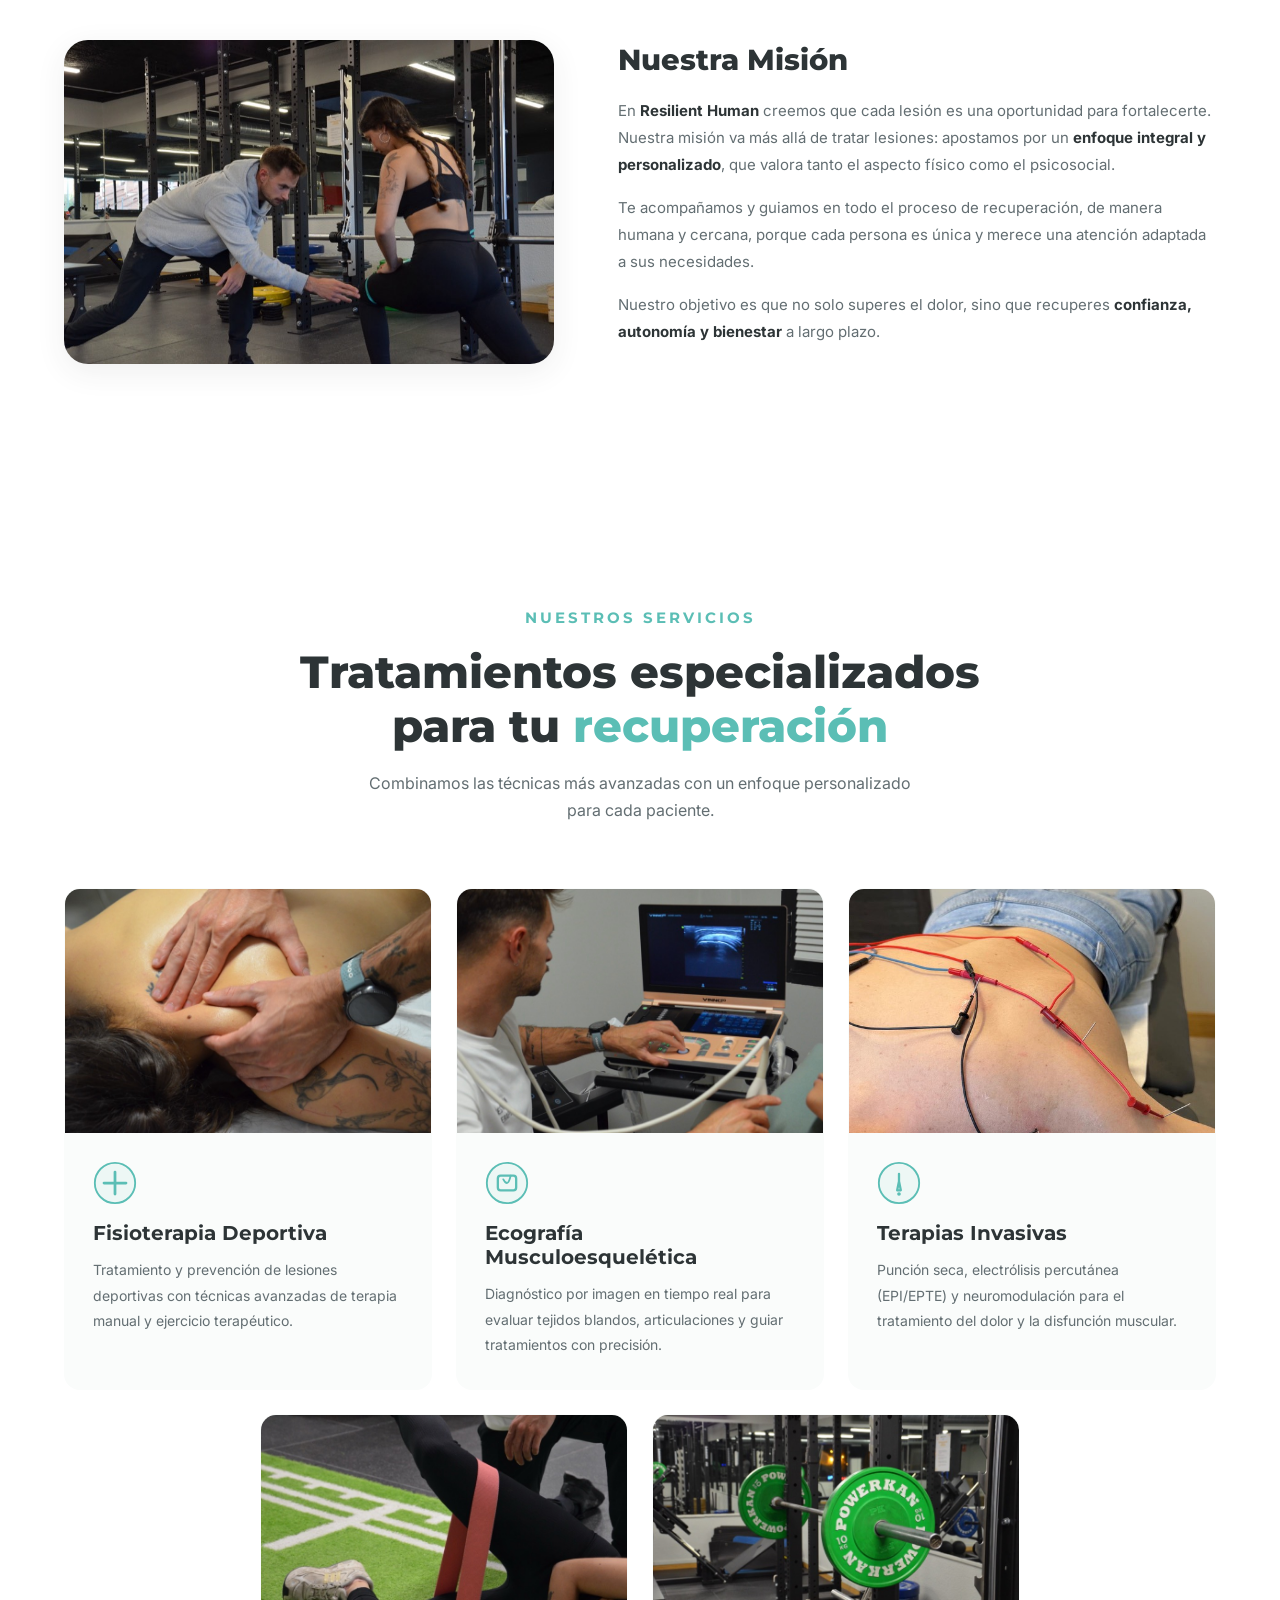
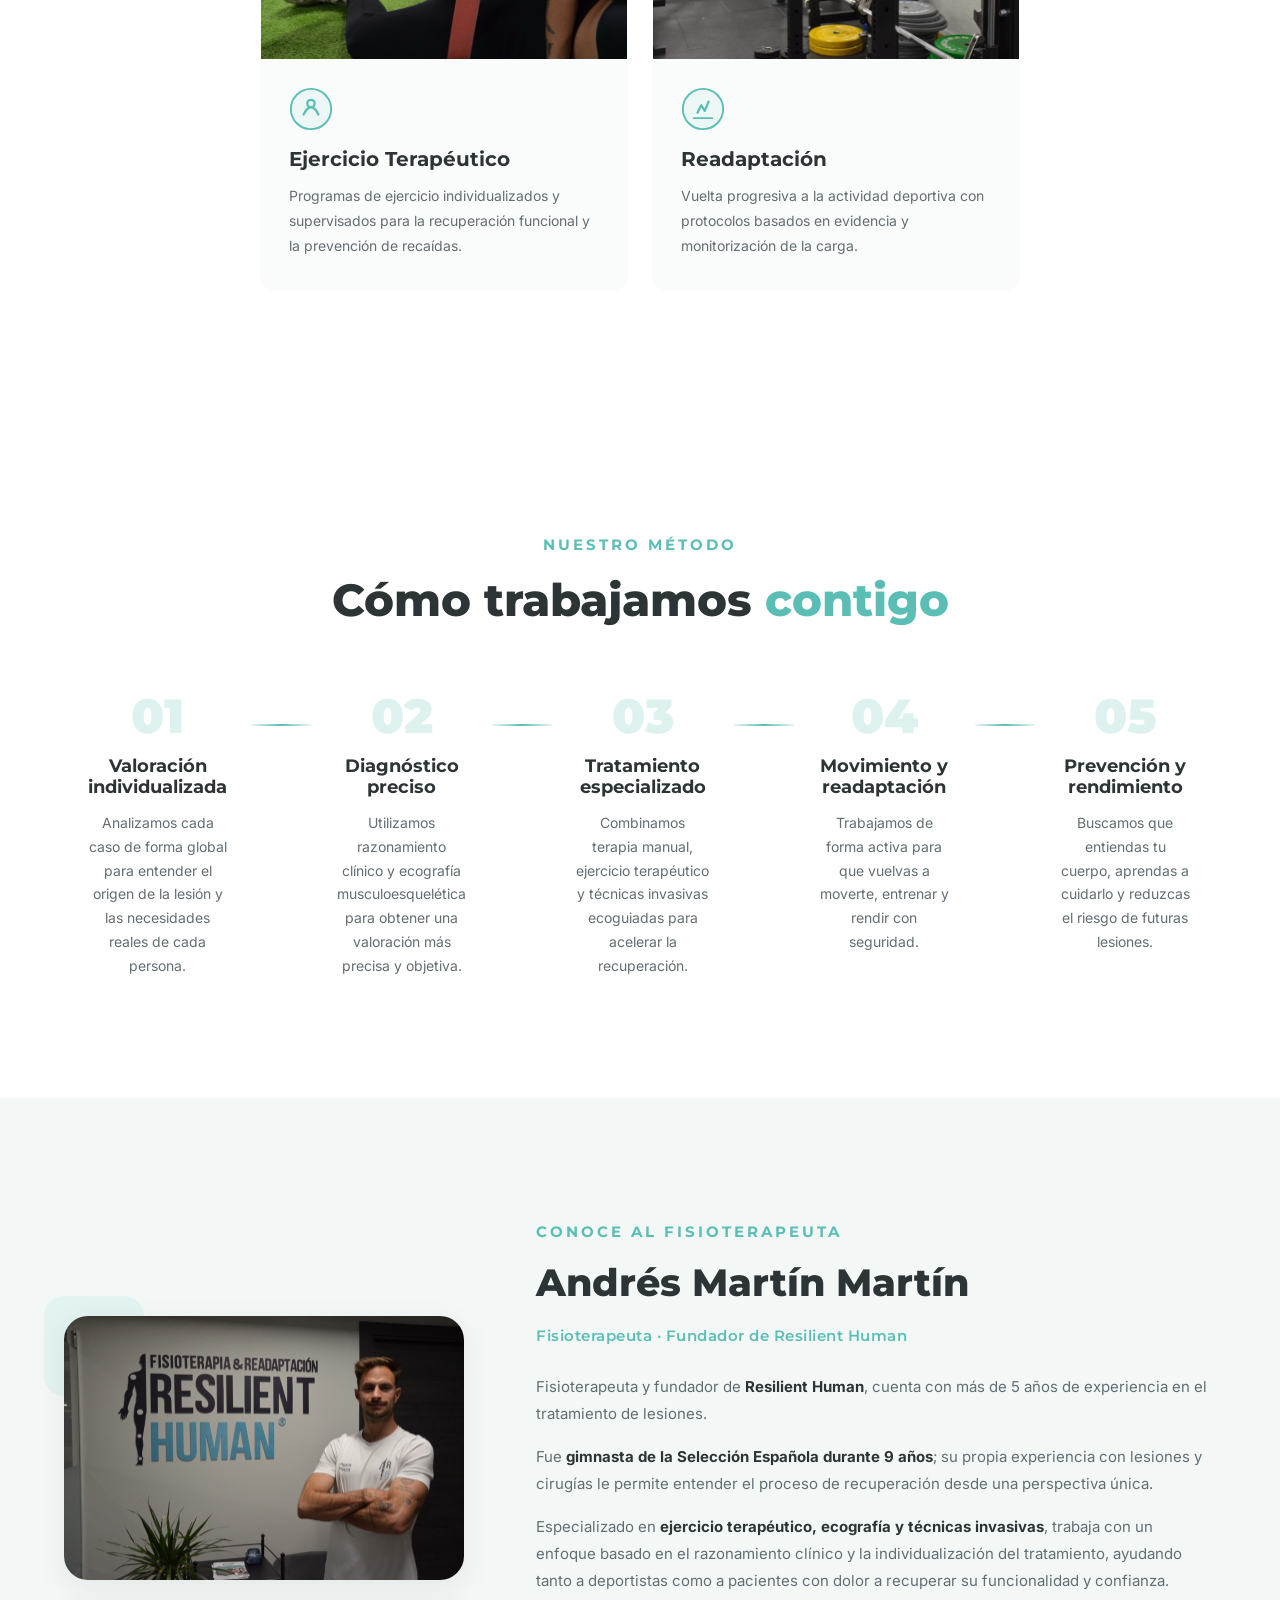
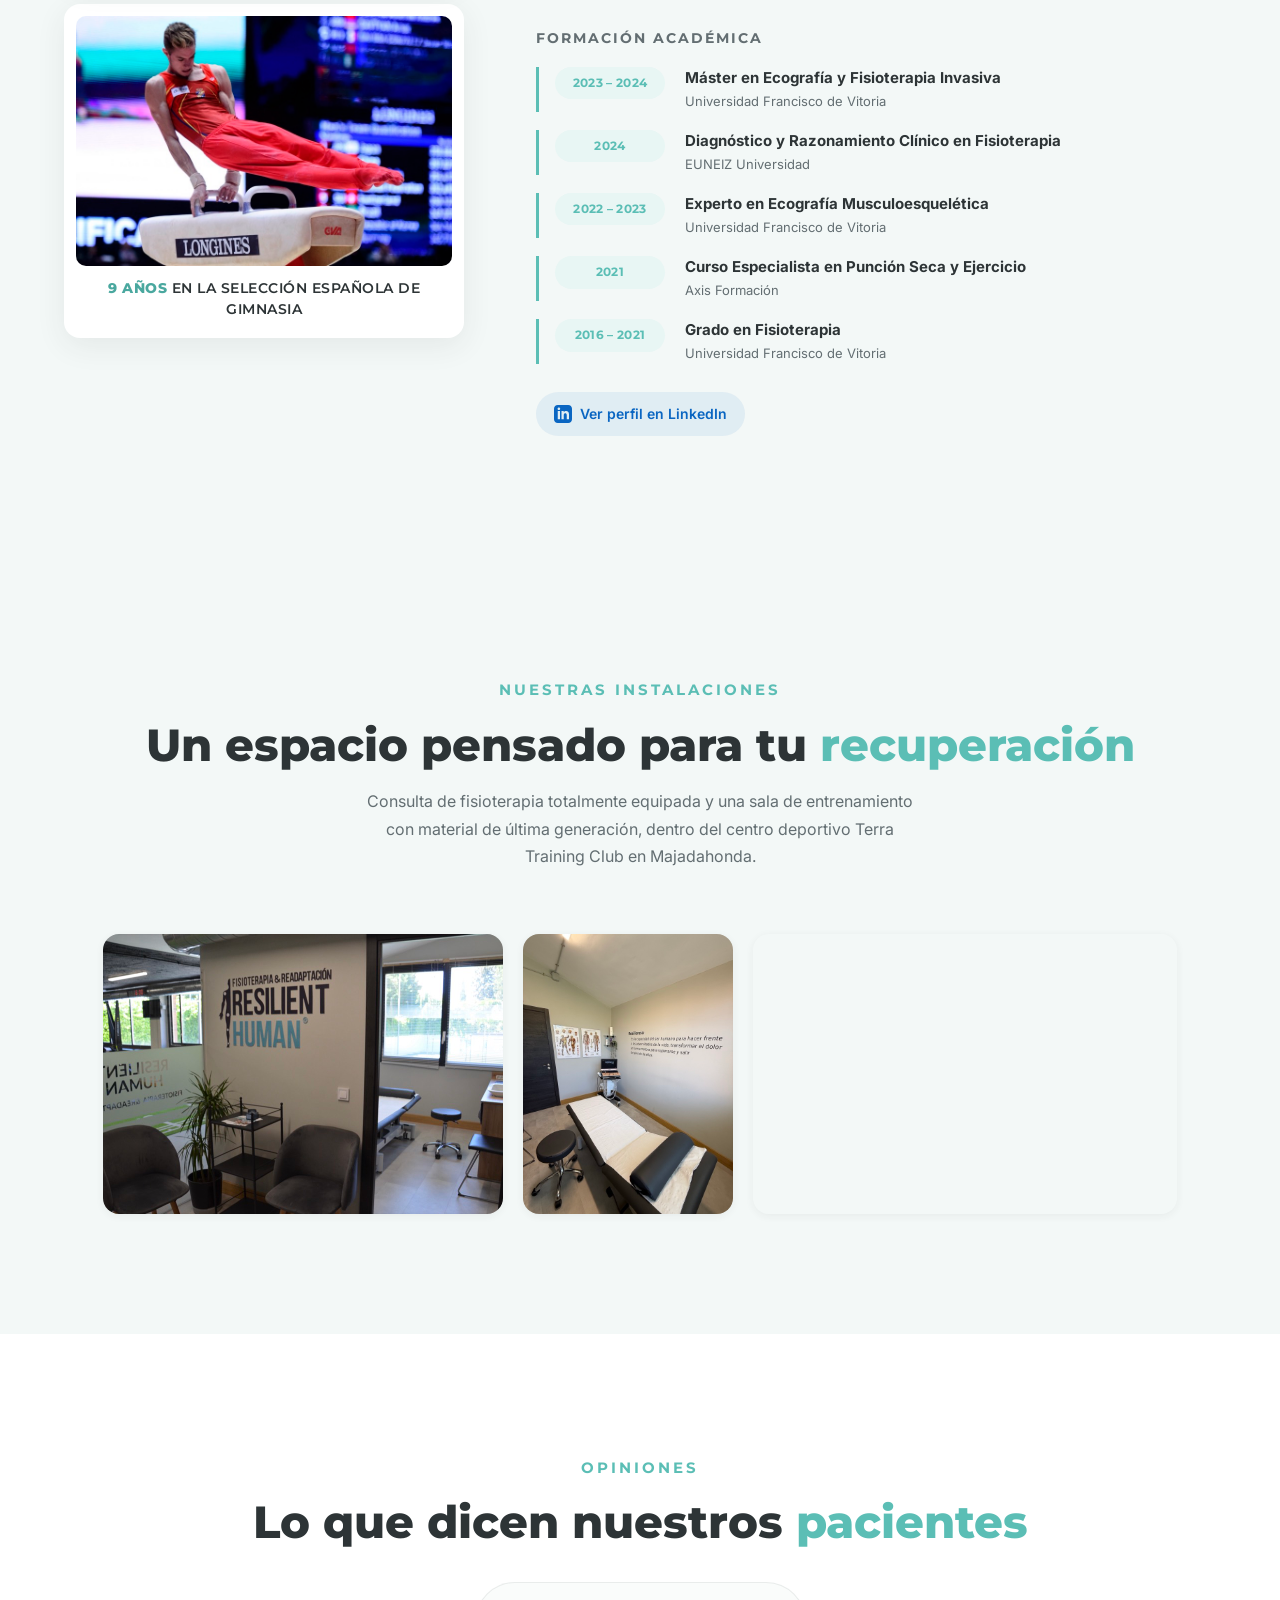
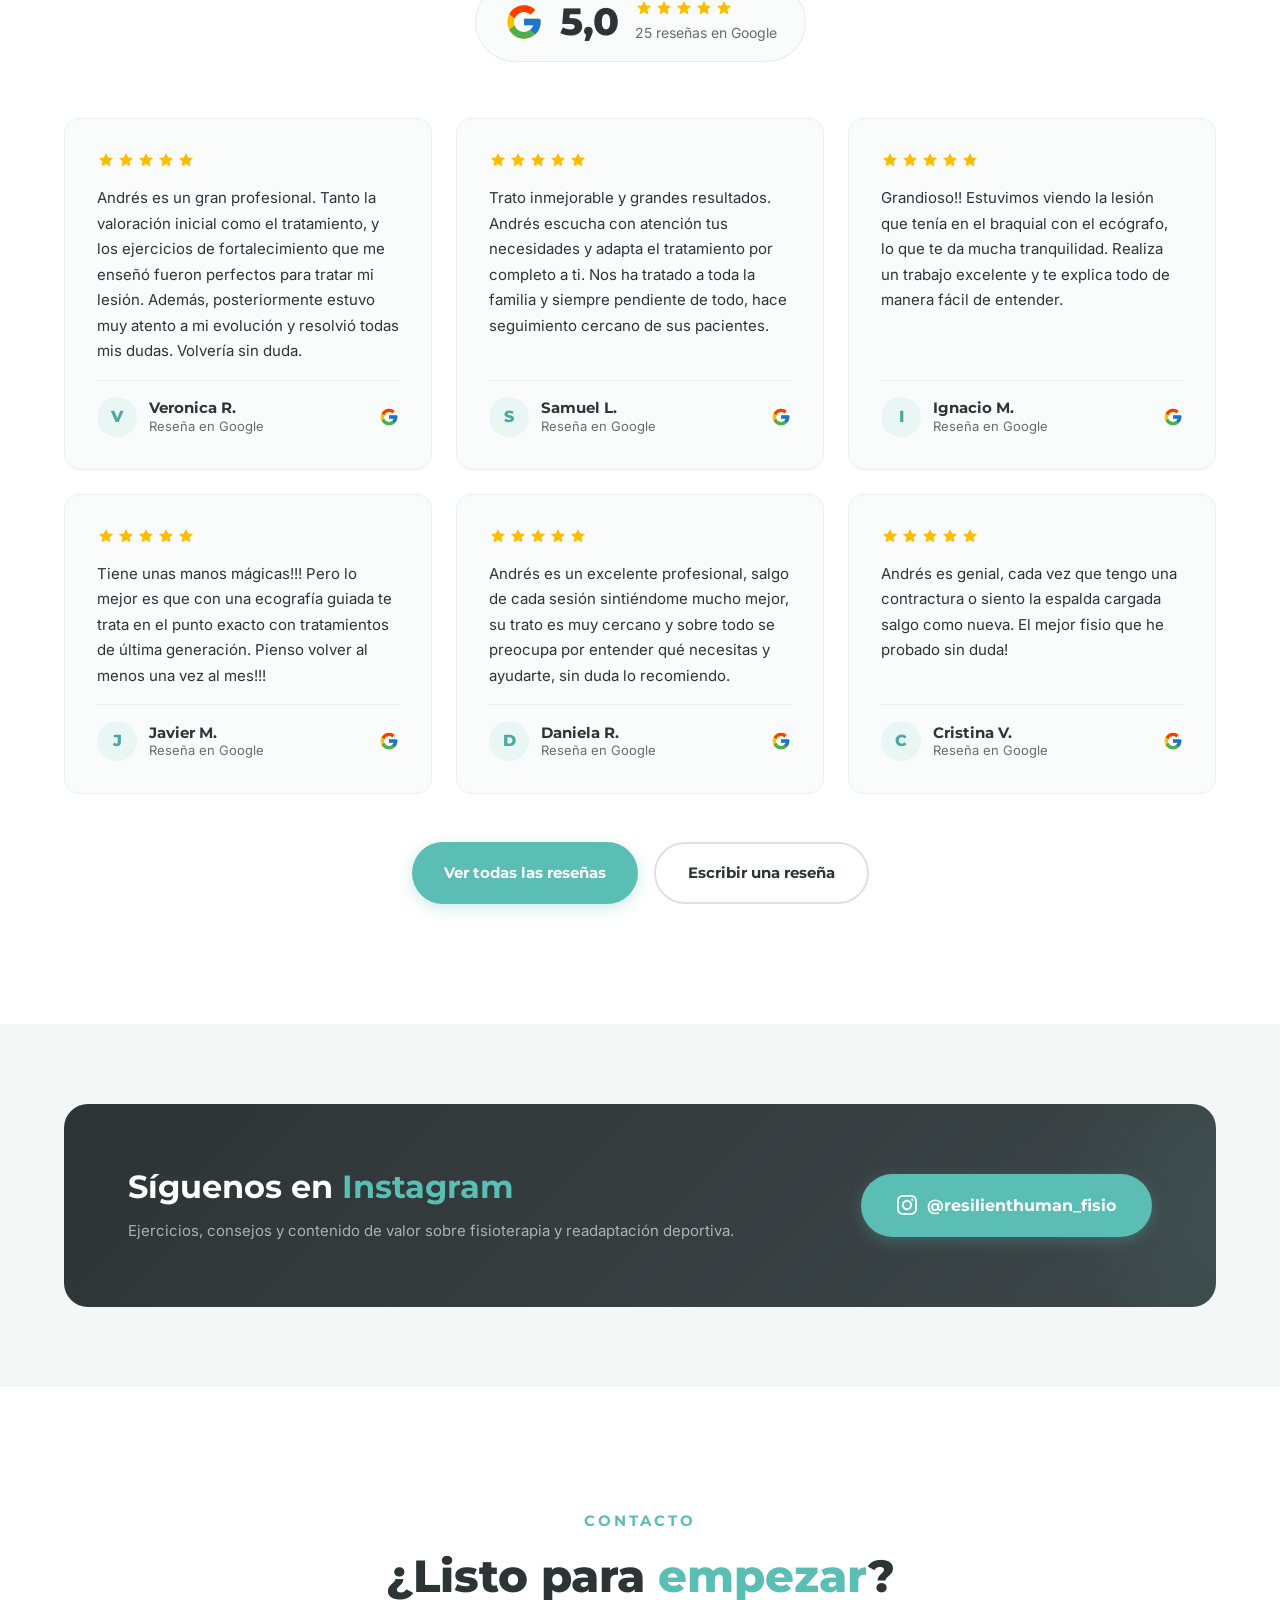
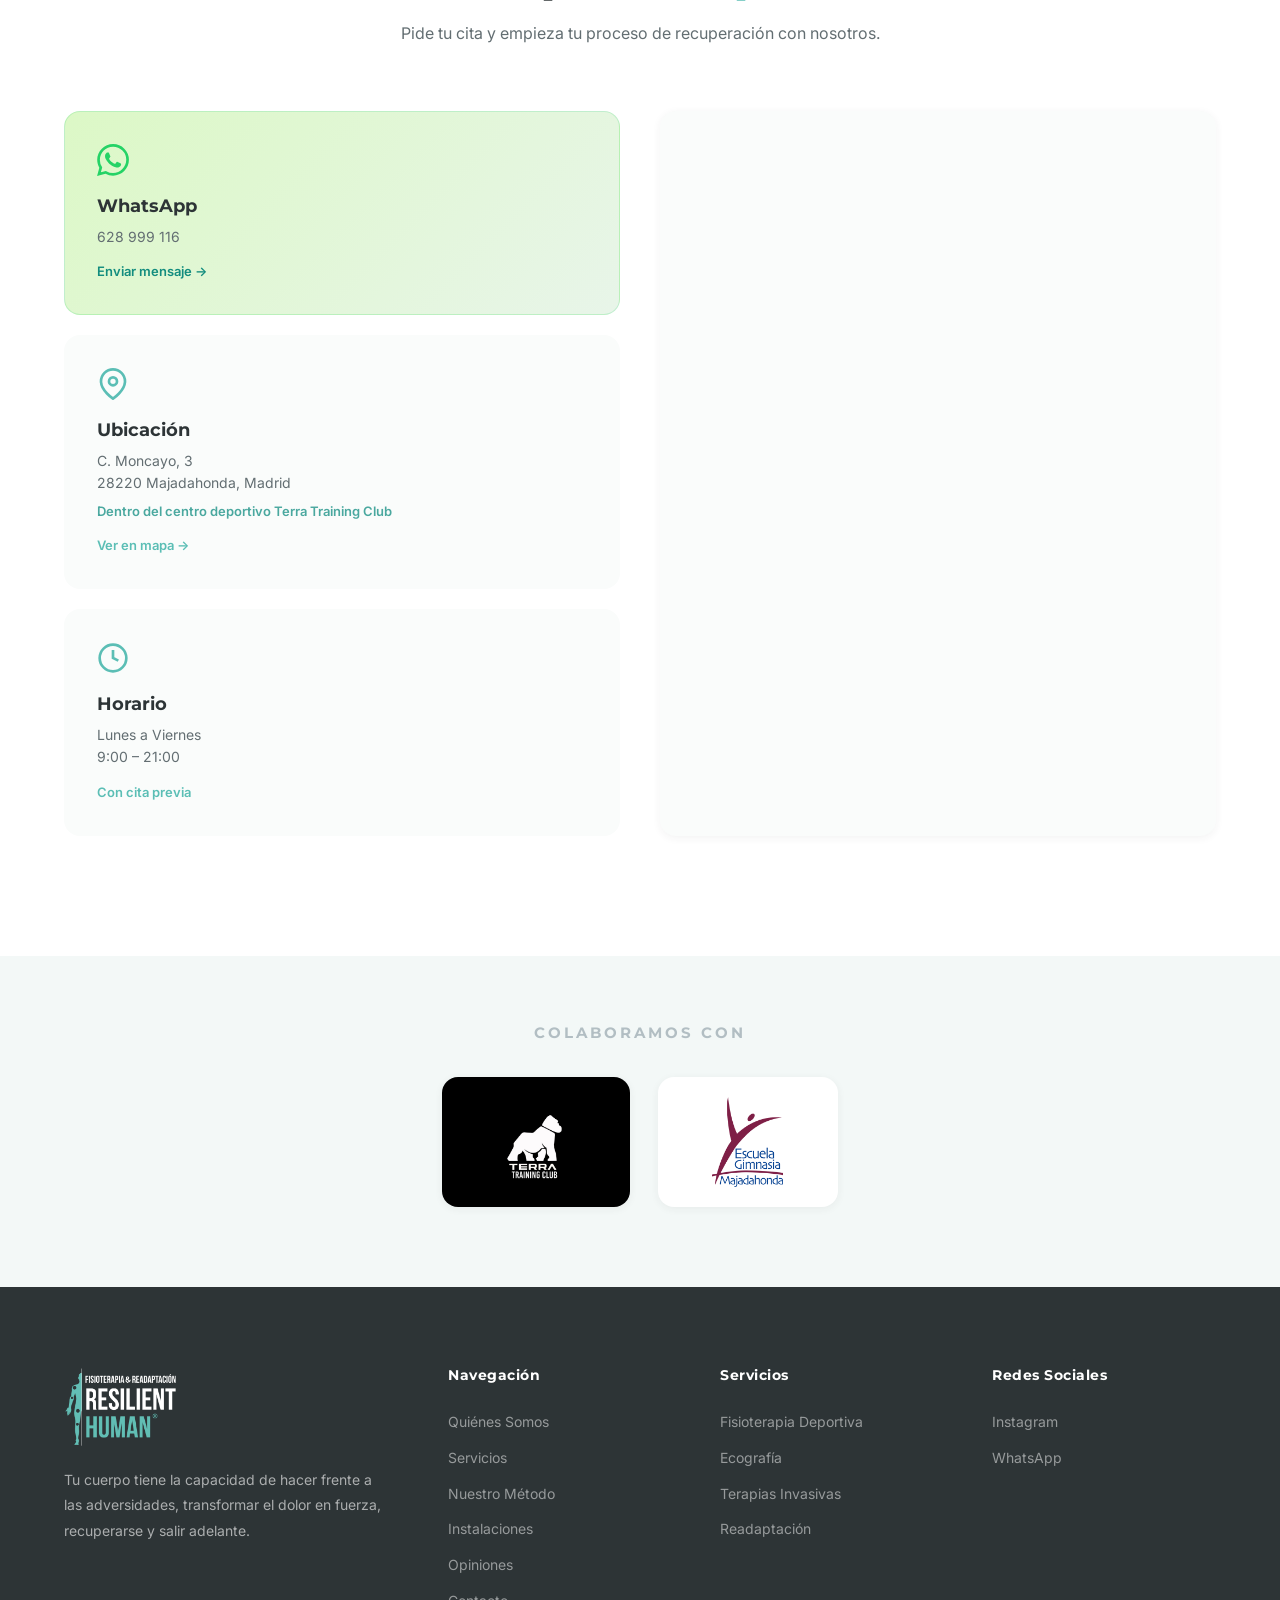
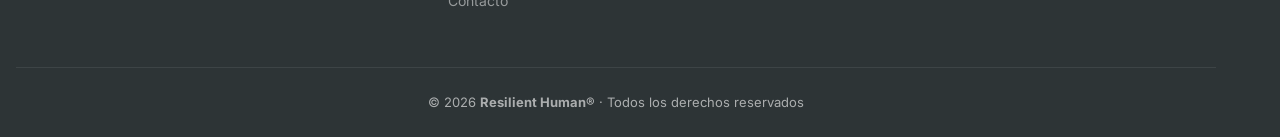
==== commit d651a224: "Reseñas Google: módulo con valoración 5,0 (25 reseñas) y 6 opiniones reales Co-Authored-By: Claude O" ====
--- a/index.html
+++ b/index.html
@@ -361,6 +361,84 @@
         </div>
     </section>
 
+    <!-- Reseñas Google -->
+    <section class="resenas" id="resenas">
+        <div class="container">
+            <div class="section-header">
+                <span class="section-tag">Opiniones</span>
+                <h2>Lo que dicen nuestros <span class="highlight">pacientes</span></h2>
+            </div>
+            <a href="https://www.google.com/maps/place/Resilient+Human+%2F%2F+Fisioterapia+%26+Readaptaci%C3%B3n/@40.4793137,-3.8685603,17z/data=!4m8!3m7!1s0xd4185d9b9585637:0x9713ecba6ebb00ee!8m2!3d40.4793137!4d-3.8685603!9m1!1b1!16s%2Fg%2F11nvdf495q" target="_blank" rel="noopener" class="resenas-summary" aria-label="Valoración 5,0 sobre 5 con 25 reseñas en Google">
+                <svg class="g-logo" width="40" height="40" viewBox="0 0 48 48" aria-hidden="true"><path fill="#FFC107" d="M43.6 20.5H42V20H24v8h11.3C33.7 32.7 29.2 36 24 36c-6.6 0-12-5.4-12-12s5.4-12 12-12c3.1 0 5.8 1.2 7.9 3.1l5.7-5.7C34 6.1 29.3 4 24 4 12.9 4 4 12.9 4 24s8.9 20 20 20 20-8.9 20-20c0-1.3-.1-2.4-.4-3.5z"/><path fill="#FF3D00" d="M6.3 14.7l6.6 4.8C14.7 15.1 19 12 24 12c3.1 0 5.8 1.2 7.9 3.1l5.7-5.7C34 6.1 29.3 4 24 4 16.3 4 9.7 8.3 6.3 14.7z"/><path fill="#4CAF50" d="M24 44c5.2 0 9.9-2 13.4-5.2l-6.2-5.2C29.2 35.1 26.7 36 24 36c-5.2 0-9.6-3.3-11.3-7.9l-6.5 5C9.5 39.6 16.2 44 24 44z"/><path fill="#1976D2" d="M43.6 20.5H42V20H24v8h11.3c-.8 2.2-2.2 4.2-4.1 5.6l6.2 5.2C37 39.2 44 34 44 24c0-1.3-.1-2.4-.4-3.5z"/></svg>
+                <span class="resenas-score">5,0</span>
+                <span class="resenas-meta">
+                    <span class="review-stars"><svg viewBox="0 0 24 24" aria-hidden="true"><path d="M12 2.5l2.9 6.1 6.6.8-4.9 4.6 1.3 6.6L12 17.3l-5.9 3.3 1.3-6.6-4.9-4.6 6.6-.8z"/></svg><svg viewBox="0 0 24 24" aria-hidden="true"><path d="M12 2.5l2.9 6.1 6.6.8-4.9 4.6 1.3 6.6L12 17.3l-5.9 3.3 1.3-6.6-4.9-4.6 6.6-.8z"/></svg><svg viewBox="0 0 24 24" aria-hidden="true"><path d="M12 2.5l2.9 6.1 6.6.8-4.9 4.6 1.3 6.6L12 17.3l-5.9 3.3 1.3-6.6-4.9-4.6 6.6-.8z"/></svg><svg viewBox="0 0 24 24" aria-hidden="true"><path d="M12 2.5l2.9 6.1 6.6.8-4.9 4.6 1.3 6.6L12 17.3l-5.9 3.3 1.3-6.6-4.9-4.6 6.6-.8z"/></svg><svg viewBox="0 0 24 24" aria-hidden="true"><path d="M12 2.5l2.9 6.1 6.6.8-4.9 4.6 1.3 6.6L12 17.3l-5.9 3.3 1.3-6.6-4.9-4.6 6.6-.8z"/></svg></span>
+                    <span class="resenas-count">25 reseñas en Google</span>
+                </span>
+            </a>
+            <div class="resenas-grid">
+                <article class="review-card">
+                    <div class="review-stars" role="img" aria-label="5 de 5 estrellas"><svg viewBox="0 0 24 24" aria-hidden="true"><path d="M12 2.5l2.9 6.1 6.6.8-4.9 4.6 1.3 6.6L12 17.3l-5.9 3.3 1.3-6.6-4.9-4.6 6.6-.8z"/></svg><svg viewBox="0 0 24 24" aria-hidden="true"><path d="M12 2.5l2.9 6.1 6.6.8-4.9 4.6 1.3 6.6L12 17.3l-5.9 3.3 1.3-6.6-4.9-4.6 6.6-.8z"/></svg><svg viewBox="0 0 24 24" aria-hidden="true"><path d="M12 2.5l2.9 6.1 6.6.8-4.9 4.6 1.3 6.6L12 17.3l-5.9 3.3 1.3-6.6-4.9-4.6 6.6-.8z"/></svg><svg viewBox="0 0 24 24" aria-hidden="true"><path d="M12 2.5l2.9 6.1 6.6.8-4.9 4.6 1.3 6.6L12 17.3l-5.9 3.3 1.3-6.6-4.9-4.6 6.6-.8z"/></svg><svg viewBox="0 0 24 24" aria-hidden="true"><path d="M12 2.5l2.9 6.1 6.6.8-4.9 4.6 1.3 6.6L12 17.3l-5.9 3.3 1.3-6.6-4.9-4.6 6.6-.8z"/></svg></div>
+                    <blockquote class="review-text">Andrés es un gran profesional. Tanto la valoración inicial como el tratamiento, y los ejercicios de fortalecimiento que me enseñó fueron perfectos para tratar mi lesión. Además, posteriormente estuvo muy atento a mi evolución y resolvió todas mis dudas. Volvería sin duda.</blockquote>
+                    <footer class="review-author">
+                        <span class="review-avatar" aria-hidden="true">V</span>
+                        <span class="review-name">Veronica R.<small>Reseña en Google</small></span>
+                        <svg class="g-logo" width="20" height="20" viewBox="0 0 48 48" aria-hidden="true"><path fill="#FFC107" d="M43.6 20.5H42V20H24v8h11.3C33.7 32.7 29.2 36 24 36c-6.6 0-12-5.4-12-12s5.4-12 12-12c3.1 0 5.8 1.2 7.9 3.1l5.7-5.7C34 6.1 29.3 4 24 4 12.9 4 4 12.9 4 24s8.9 20 20 20 20-8.9 20-20c0-1.3-.1-2.4-.4-3.5z"/><path fill="#FF3D00" d="M6.3 14.7l6.6 4.8C14.7 15.1 19 12 24 12c3.1 0 5.8 1.2 7.9 3.1l5.7-5.7C34 6.1 29.3 4 24 4 16.3 4 9.7 8.3 6.3 14.7z"/><path fill="#4CAF50" d="M24 44c5.2 0 9.9-2 13.4-5.2l-6.2-5.2C29.2 35.1 26.7 36 24 36c-5.2 0-9.6-3.3-11.3-7.9l-6.5 5C9.5 39.6 16.2 44 24 44z"/><path fill="#1976D2" d="M43.6 20.5H42V20H24v8h11.3c-.8 2.2-2.2 4.2-4.1 5.6l6.2 5.2C37 39.2 44 34 44 24c0-1.3-.1-2.4-.4-3.5z"/></svg>
+                    </footer>
+                </article>
+                <article class="review-card">
+                    <div class="review-stars" role="img" aria-label="5 de 5 estrellas"><svg viewBox="0 0 24 24" aria-hidden="true"><path d="M12 2.5l2.9 6.1 6.6.8-4.9 4.6 1.3 6.6L12 17.3l-5.9 3.3 1.3-6.6-4.9-4.6 6.6-.8z"/></svg><svg viewBox="0 0 24 24" aria-hidden="true"><path d="M12 2.5l2.9 6.1 6.6.8-4.9 4.6 1.3 6.6L12 17.3l-5.9 3.3 1.3-6.6-4.9-4.6 6.6-.8z"/></svg><svg viewBox="0 0 24 24" aria-hidden="true"><path d="M12 2.5l2.9 6.1 6.6.8-4.9 4.6 1.3 6.6L12 17.3l-5.9 3.3 1.3-6.6-4.9-4.6 6.6-.8z"/></svg><svg viewBox="0 0 24 24" aria-hidden="true"><path d="M12 2.5l2.9 6.1 6.6.8-4.9 4.6 1.3 6.6L12 17.3l-5.9 3.3 1.3-6.6-4.9-4.6 6.6-.8z"/></svg><svg viewBox="0 0 24 24" aria-hidden="true"><path d="M12 2.5l2.9 6.1 6.6.8-4.9 4.6 1.3 6.6L12 17.3l-5.9 3.3 1.3-6.6-4.9-4.6 6.6-.8z"/></svg></div>
+                    <blockquote class="review-text">Trato inmejorable y grandes resultados. Andrés escucha con atención tus necesidades y adapta el tratamiento por completo a ti. Nos ha tratado a toda la familia y siempre pendiente de todo, hace seguimiento cercano de sus pacientes.</blockquote>
+                    <footer class="review-author">
+                        <span class="review-avatar" aria-hidden="true">S</span>
+                        <span class="review-name">Samuel L.<small>Reseña en Google</small></span>
+                        <svg class="g-logo" width="20" height="20" viewBox="0 0 48 48" aria-hidden="true"><path fill="#FFC107" d="M43.6 20.5H42V20H24v8h11.3C33.7 32.7 29.2 36 24 36c-6.6 0-12-5.4-12-12s5.4-12 12-12c3.1 0 5.8 1.2 7.9 3.1l5.7-5.7C34 6.1 29.3 4 24 4 12.9 4 4 12.9 4 24s8.9 20 20 20 20-8.9 20-20c0-1.3-.1-2.4-.4-3.5z"/><path fill="#FF3D00" d="M6.3 14.7l6.6 4.8C14.7 15.1 19 12 24 12c3.1 0 5.8 1.2 7.9 3.1l5.7-5.7C34 6.1 29.3 4 24 4 16.3 4 9.7 8.3 6.3 14.7z"/><path fill="#4CAF50" d="M24 44c5.2 0 9.9-2 13.4-5.2l-6.2-5.2C29.2 35.1 26.7 36 24 36c-5.2 0-9.6-3.3-11.3-7.9l-6.5 5C9.5 39.6 16.2 44 24 44z"/><path fill="#1976D2" d="M43.6 20.5H42V20H24v8h11.3c-.8 2.2-2.2 4.2-4.1 5.6l6.2 5.2C37 39.2 44 34 44 24c0-1.3-.1-2.4-.4-3.5z"/></svg>
+                    </footer>
+                </article>
+                <article class="review-card">
+                    <div class="review-stars" role="img" aria-label="5 de 5 estrellas"><svg viewBox="0 0 24 24" aria-hidden="true"><path d="M12 2.5l2.9 6.1 6.6.8-4.9 4.6 1.3 6.6L12 17.3l-5.9 3.3 1.3-6.6-4.9-4.6 6.6-.8z"/></svg><svg viewBox="0 0 24 24" aria-hidden="true"><path d="M12 2.5l2.9 6.1 6.6.8-4.9 4.6 1.3 6.6L12 17.3l-5.9 3.3 1.3-6.6-4.9-4.6 6.6-.8z"/></svg><svg viewBox="0 0 24 24" aria-hidden="true"><path d="M12 2.5l2.9 6.1 6.6.8-4.9 4.6 1.3 6.6L12 17.3l-5.9 3.3 1.3-6.6-4.9-4.6 6.6-.8z"/></svg><svg viewBox="0 0 24 24" aria-hidden="true"><path d="M12 2.5l2.9 6.1 6.6.8-4.9 4.6 1.3 6.6L12 17.3l-5.9 3.3 1.3-6.6-4.9-4.6 6.6-.8z"/></svg><svg viewBox="0 0 24 24" aria-hidden="true"><path d="M12 2.5l2.9 6.1 6.6.8-4.9 4.6 1.3 6.6L12 17.3l-5.9 3.3 1.3-6.6-4.9-4.6 6.6-.8z"/></svg></div>
+                    <blockquote class="review-text">Grandioso!! Estuvimos viendo la lesión que tenía en el braquial con el ecógrafo, lo que te da mucha tranquilidad. Realiza un trabajo excelente y te explica todo de manera fácil de entender.</blockquote>
+                    <footer class="review-author">
+                        <span class="review-avatar" aria-hidden="true">I</span>
+                        <span class="review-name">Ignacio M.<small>Reseña en Google</small></span>
+                        <svg class="g-logo" width="20" height="20" viewBox="0 0 48 48" aria-hidden="true"><path fill="#FFC107" d="M43.6 20.5H42V20H24v8h11.3C33.7 32.7 29.2 36 24 36c-6.6 0-12-5.4-12-12s5.4-12 12-12c3.1 0 5.8 1.2 7.9 3.1l5.7-5.7C34 6.1 29.3 4 24 4 12.9 4 4 12.9 4 24s8.9 20 20 20 20-8.9 20-20c0-1.3-.1-2.4-.4-3.5z"/><path fill="#FF3D00" d="M6.3 14.7l6.6 4.8C14.7 15.1 19 12 24 12c3.1 0 5.8 1.2 7.9 3.1l5.7-5.7C34 6.1 29.3 4 24 4 16.3 4 9.7 8.3 6.3 14.7z"/><path fill="#4CAF50" d="M24 44c5.2 0 9.9-2 13.4-5.2l-6.2-5.2C29.2 35.1 26.7 36 24 36c-5.2 0-9.6-3.3-11.3-7.9l-6.5 5C9.5 39.6 16.2 44 24 44z"/><path fill="#1976D2" d="M43.6 20.5H42V20H24v8h11.3c-.8 2.2-2.2 4.2-4.1 5.6l6.2 5.2C37 39.2 44 34 44 24c0-1.3-.1-2.4-.4-3.5z"/></svg>
+                    </footer>
+                </article>
+                <article class="review-card">
+                    <div class="review-stars" role="img" aria-label="5 de 5 estrellas"><svg viewBox="0 0 24 24" aria-hidden="true"><path d="M12 2.5l2.9 6.1 6.6.8-4.9 4.6 1.3 6.6L12 17.3l-5.9 3.3 1.3-6.6-4.9-4.6 6.6-.8z"/></svg><svg viewBox="0 0 24 24" aria-hidden="true"><path d="M12 2.5l2.9 6.1 6.6.8-4.9 4.6 1.3 6.6L12 17.3l-5.9 3.3 1.3-6.6-4.9-4.6 6.6-.8z"/></svg><svg viewBox="0 0 24 24" aria-hidden="true"><path d="M12 2.5l2.9 6.1 6.6.8-4.9 4.6 1.3 6.6L12 17.3l-5.9 3.3 1.3-6.6-4.9-4.6 6.6-.8z"/></svg><svg viewBox="0 0 24 24" aria-hidden="true"><path d="M12 2.5l2.9 6.1 6.6.8-4.9 4.6 1.3 6.6L12 17.3l-5.9 3.3 1.3-6.6-4.9-4.6 6.6-.8z"/></svg><svg viewBox="0 0 24 24" aria-hidden="true"><path d="M12 2.5l2.9 6.1 6.6.8-4.9 4.6 1.3 6.6L12 17.3l-5.9 3.3 1.3-6.6-4.9-4.6 6.6-.8z"/></svg></div>
+                    <blockquote class="review-text">Tiene unas manos mágicas!!! Pero lo mejor es que con una ecografía guiada te trata en el punto exacto con tratamientos de última generación. Pienso volver al menos una vez al mes!!!</blockquote>
+                    <footer class="review-author">
+                        <span class="review-avatar" aria-hidden="true">J</span>
+                        <span class="review-name">Javier M.<small>Reseña en Google</small></span>
+                        <svg class="g-logo" width="20" height="20" viewBox="0 0 48 48" aria-hidden="true"><path fill="#FFC107" d="M43.6 20.5H42V20H24v8h11.3C33.7 32.7 29.2 36 24 36c-6.6 0-12-5.4-12-12s5.4-12 12-12c3.1 0 5.8 1.2 7.9 3.1l5.7-5.7C34 6.1 29.3 4 24 4 12.9 4 4 12.9 4 24s8.9 20 20 20 20-8.9 20-20c0-1.3-.1-2.4-.4-3.5z"/><path fill="#FF3D00" d="M6.3 14.7l6.6 4.8C14.7 15.1 19 12 24 12c3.1 0 5.8 1.2 7.9 3.1l5.7-5.7C34 6.1 29.3 4 24 4 16.3 4 9.7 8.3 6.3 14.7z"/><path fill="#4CAF50" d="M24 44c5.2 0 9.9-2 13.4-5.2l-6.2-5.2C29.2 35.1 26.7 36 24 36c-5.2 0-9.6-3.3-11.3-7.9l-6.5 5C9.5 39.6 16.2 44 24 44z"/><path fill="#1976D2" d="M43.6 20.5H42V20H24v8h11.3c-.8 2.2-2.2 4.2-4.1 5.6l6.2 5.2C37 39.2 44 34 44 24c0-1.3-.1-2.4-.4-3.5z"/></svg>
+                    </footer>
+                </article>
+                <article class="review-card">
+                    <div class="review-stars" role="img" aria-label="5 de 5 estrellas"><svg viewBox="0 0 24 24" aria-hidden="true"><path d="M12 2.5l2.9 6.1 6.6.8-4.9 4.6 1.3 6.6L12 17.3l-5.9 3.3 1.3-6.6-4.9-4.6 6.6-.8z"/></svg><svg viewBox="0 0 24 24" aria-hidden="true"><path d="M12 2.5l2.9 6.1 6.6.8-4.9 4.6 1.3 6.6L12 17.3l-5.9 3.3 1.3-6.6-4.9-4.6 6.6-.8z"/></svg><svg viewBox="0 0 24 24" aria-hidden="true"><path d="M12 2.5l2.9 6.1 6.6.8-4.9 4.6 1.3 6.6L12 17.3l-5.9 3.3 1.3-6.6-4.9-4.6 6.6-.8z"/></svg><svg viewBox="0 0 24 24" aria-hidden="true"><path d="M12 2.5l2.9 6.1 6.6.8-4.9 4.6 1.3 6.6L12 17.3l-5.9 3.3 1.3-6.6-4.9-4.6 6.6-.8z"/></svg><svg viewBox="0 0 24 24" aria-hidden="true"><path d="M12 2.5l2.9 6.1 6.6.8-4.9 4.6 1.3 6.6L12 17.3l-5.9 3.3 1.3-6.6-4.9-4.6 6.6-.8z"/></svg></div>
+                    <blockquote class="review-text">Andrés es un excelente profesional, salgo de cada sesión sintiéndome mucho mejor, su trato es muy cercano y sobre todo se preocupa por entender qué necesitas y ayudarte, sin duda lo recomiendo.</blockquote>
+                    <footer class="review-author">
+                        <span class="review-avatar" aria-hidden="true">D</span>
+                        <span class="review-name">Daniela R.<small>Reseña en Google</small></span>
+                        <svg class="g-logo" width="20" height="20" viewBox="0 0 48 48" aria-hidden="true"><path fill="#FFC107" d="M43.6 20.5H42V20H24v8h11.3C33.7 32.7 29.2 36 24 36c-6.6 0-12-5.4-12-12s5.4-12 12-12c3.1 0 5.8 1.2 7.9 3.1l5.7-5.7C34 6.1 29.3 4 24 4 12.9 4 4 12.9 4 24s8.9 20 20 20 20-8.9 20-20c0-1.3-.1-2.4-.4-3.5z"/><path fill="#FF3D00" d="M6.3 14.7l6.6 4.8C14.7 15.1 19 12 24 12c3.1 0 5.8 1.2 7.9 3.1l5.7-5.7C34 6.1 29.3 4 24 4 16.3 4 9.7 8.3 6.3 14.7z"/><path fill="#4CAF50" d="M24 44c5.2 0 9.9-2 13.4-5.2l-6.2-5.2C29.2 35.1 26.7 36 24 36c-5.2 0-9.6-3.3-11.3-7.9l-6.5 5C9.5 39.6 16.2 44 24 44z"/><path fill="#1976D2" d="M43.6 20.5H42V20H24v8h11.3c-.8 2.2-2.2 4.2-4.1 5.6l6.2 5.2C37 39.2 44 34 44 24c0-1.3-.1-2.4-.4-3.5z"/></svg>
+                    </footer>
+                </article>
+                <article class="review-card">
+                    <div class="review-stars" role="img" aria-label="5 de 5 estrellas"><svg viewBox="0 0 24 24" aria-hidden="true"><path d="M12 2.5l2.9 6.1 6.6.8-4.9 4.6 1.3 6.6L12 17.3l-5.9 3.3 1.3-6.6-4.9-4.6 6.6-.8z"/></svg><svg viewBox="0 0 24 24" aria-hidden="true"><path d="M12 2.5l2.9 6.1 6.6.8-4.9 4.6 1.3 6.6L12 17.3l-5.9 3.3 1.3-6.6-4.9-4.6 6.6-.8z"/></svg><svg viewBox="0 0 24 24" aria-hidden="true"><path d="M12 2.5l2.9 6.1 6.6.8-4.9 4.6 1.3 6.6L12 17.3l-5.9 3.3 1.3-6.6-4.9-4.6 6.6-.8z"/></svg><svg viewBox="0 0 24 24" aria-hidden="true"><path d="M12 2.5l2.9 6.1 6.6.8-4.9 4.6 1.3 6.6L12 17.3l-5.9 3.3 1.3-6.6-4.9-4.6 6.6-.8z"/></svg><svg viewBox="0 0 24 24" aria-hidden="true"><path d="M12 2.5l2.9 6.1 6.6.8-4.9 4.6 1.3 6.6L12 17.3l-5.9 3.3 1.3-6.6-4.9-4.6 6.6-.8z"/></svg></div>
+                    <blockquote class="review-text">Andrés es genial, cada vez que tengo una contractura o siento la espalda cargada salgo como nueva. El mejor fisio que he probado sin duda!</blockquote>
+                    <footer class="review-author">
+                        <span class="review-avatar" aria-hidden="true">C</span>
+                        <span class="review-name">Cristina V.<small>Reseña en Google</small></span>
+                        <svg class="g-logo" width="20" height="20" viewBox="0 0 48 48" aria-hidden="true"><path fill="#FFC107" d="M43.6 20.5H42V20H24v8h11.3C33.7 32.7 29.2 36 24 36c-6.6 0-12-5.4-12-12s5.4-12 12-12c3.1 0 5.8 1.2 7.9 3.1l5.7-5.7C34 6.1 29.3 4 24 4 12.9 4 4 12.9 4 24s8.9 20 20 20 20-8.9 20-20c0-1.3-.1-2.4-.4-3.5z"/><path fill="#FF3D00" d="M6.3 14.7l6.6 4.8C14.7 15.1 19 12 24 12c3.1 0 5.8 1.2 7.9 3.1l5.7-5.7C34 6.1 29.3 4 24 4 16.3 4 9.7 8.3 6.3 14.7z"/><path fill="#4CAF50" d="M24 44c5.2 0 9.9-2 13.4-5.2l-6.2-5.2C29.2 35.1 26.7 36 24 36c-5.2 0-9.6-3.3-11.3-7.9l-6.5 5C9.5 39.6 16.2 44 24 44z"/><path fill="#1976D2" d="M43.6 20.5H42V20H24v8h11.3c-.8 2.2-2.2 4.2-4.1 5.6l6.2 5.2C37 39.2 44 34 44 24c0-1.3-.1-2.4-.4-3.5z"/></svg>
+                    </footer>
+                </article>
+            </div>
+            <div class="resenas-actions">
+                <a href="https://www.google.com/maps/place/Resilient+Human+%2F%2F+Fisioterapia+%26+Readaptaci%C3%B3n/@40.4793137,-3.8685603,17z/data=!4m8!3m7!1s0xd4185d9b9585637:0x9713ecba6ebb00ee!8m2!3d40.4793137!4d-3.8685603!9m1!1b1!16s%2Fg%2F11nvdf495q" target="_blank" rel="noopener" class="btn btn-primary">Ver todas las reseñas</a>
+                <a href="https://www.google.com/maps/place/Resilient+Human+%2F%2F+Fisioterapia+%26+Readaptaci%C3%B3n/@40.4793137,-3.8685603,17z/data=!4m8!3m7!1s0xd4185d9b9585637:0x9713ecba6ebb00ee!8m2!3d40.4793137!4d-3.8685603!9m1!1b1!16s%2Fg%2F11nvdf495q" target="_blank" rel="noopener" class="btn btn-outline">Escribir una reseña</a>
+            </div>
+        </div>
+    </section>
+
     <!-- Instagram CTA -->
     <section class="instagram-cta">
         <div class="container">
@@ -448,6 +526,7 @@
                 <a href="#servicios">Servicios</a>
                 <a href="#metodo">Nuestro Método</a>
                 <a href="#instalaciones">Instalaciones</a>
+                <a href="#resenas">Opiniones</a>
                 <a href="#contacto">Contacto</a>
             </div>
             <div class="footer-links">
--- a/styles.css
+++ b/styles.css
@@ -2097,3 +2097,200 @@
         margin-top: 16px;
     }
 }
+
+/* ========== RESEÑAS GOOGLE ========== */
+
+.resenas {
+    padding: 120px 0;
+    background: var(--white);
+}
+
+.resenas .section-header {
+    margin-bottom: 32px;
+}
+
+.resenas-summary {
+    display: flex;
+    align-items: center;
+    gap: 16px;
+    width: fit-content;
+    margin: 0 auto 56px;
+    padding: 16px 28px;
+    background: var(--bg);
+    border: 1px solid rgba(45, 52, 54, 0.08);
+    border-radius: 50px;
+    text-decoration: none;
+    color: var(--charcoal);
+    transition: var(--transition);
+}
+
+.resenas-summary:hover {
+    border-color: var(--teal);
+    box-shadow: var(--shadow-sm);
+}
+
+.resenas-score {
+    font-family: 'Montserrat', sans-serif;
+    font-size: 2.4rem;
+    font-weight: 800;
+    line-height: 1;
+}
+
+.resenas-meta {
+    display: flex;
+    flex-direction: column;
+    gap: 4px;
+}
+
+.resenas-count {
+    font-size: 14px;
+    color: var(--text-light);
+}
+
+.review-stars {
+    display: flex;
+    gap: 2px;
+}
+
+.review-stars svg {
+    width: 18px;
+    height: 18px;
+    fill: #FBBC04;
+}
+
+.resenas-grid {
+    display: grid;
+    grid-template-columns: repeat(3, 1fr);
+    gap: 24px;
+}
+
+.review-card {
+    display: flex;
+    flex-direction: column;
+    gap: 16px;
+    padding: 32px;
+    background: var(--bg);
+    border: 1px solid rgba(45, 52, 54, 0.06);
+    border-radius: var(--radius);
+    transition: var(--transition);
+}
+
+.review-card:hover {
+    box-shadow: var(--shadow-md);
+    transform: translateY(-4px);
+}
+
+.review-text {
+    flex: 1;
+    font-size: 15px;
+    line-height: 1.7;
+    color: var(--text);
+}
+
+.review-author {
+    display: flex;
+    align-items: center;
+    gap: 12px;
+    padding-top: 16px;
+    border-top: 1px solid rgba(45, 52, 54, 0.06);
+}
+
+.review-avatar {
+    flex-shrink: 0;
+    display: grid;
+    place-items: center;
+    width: 40px;
+    height: 40px;
+    border-radius: 50%;
+    background: var(--teal-light);
+    color: var(--teal-dark);
+    font-family: 'Montserrat', sans-serif;
+    font-weight: 800;
+}
+
+.review-name {
+    flex: 1;
+    display: flex;
+    flex-direction: column;
+    font-family: 'Montserrat', sans-serif;
+    font-weight: 700;
+    font-size: 15px;
+    line-height: 1.3;
+}
+
+.review-name small {
+    font-family: 'Inter', sans-serif;
+    font-weight: 400;
+    font-size: 13px;
+    color: var(--text-light);
+}
+
+.resenas-actions {
+    display: flex;
+    justify-content: center;
+    flex-wrap: wrap;
+    gap: 16px;
+    margin-top: 48px;
+}
+
+@media (max-width: 1024px) {
+    .resenas-grid {
+        grid-template-columns: repeat(2, 1fr);
+    }
+}
+
+@media (max-width: 768px) {
+    .resenas {
+        padding: 64px 0;
+    }
+
+    .resenas-summary {
+        margin-bottom: 32px;
+        padding: 12px 20px;
+        gap: 12px;
+    }
+
+    .resenas-score {
+        font-size: 2rem;
+    }
+
+    /* Carrusel horizontal con scroll-snap */
+    .resenas-grid {
+        display: flex;
+        gap: 16px;
+        overflow-x: auto;
+        scroll-snap-type: x mandatory;
+        margin: 0 -24px;
+        padding: 4px 24px 12px;
+        scrollbar-width: none;
+    }
+
+    .resenas-grid::-webkit-scrollbar {
+        display: none;
+    }
+
+    .review-card {
+        flex: 0 0 85%;
+        scroll-snap-align: center;
+        padding: 24px;
+    }
+
+    .review-card:hover {
+        transform: none;
+        box-shadow: none;
+    }
+
+    .review-text {
+        font-size: 16px;
+    }
+
+    .resenas-actions {
+        flex-direction: column;
+        margin-top: 32px;
+    }
+
+    .resenas-actions .btn {
+        justify-content: center;
+        min-height: 48px;
+    }
+}
